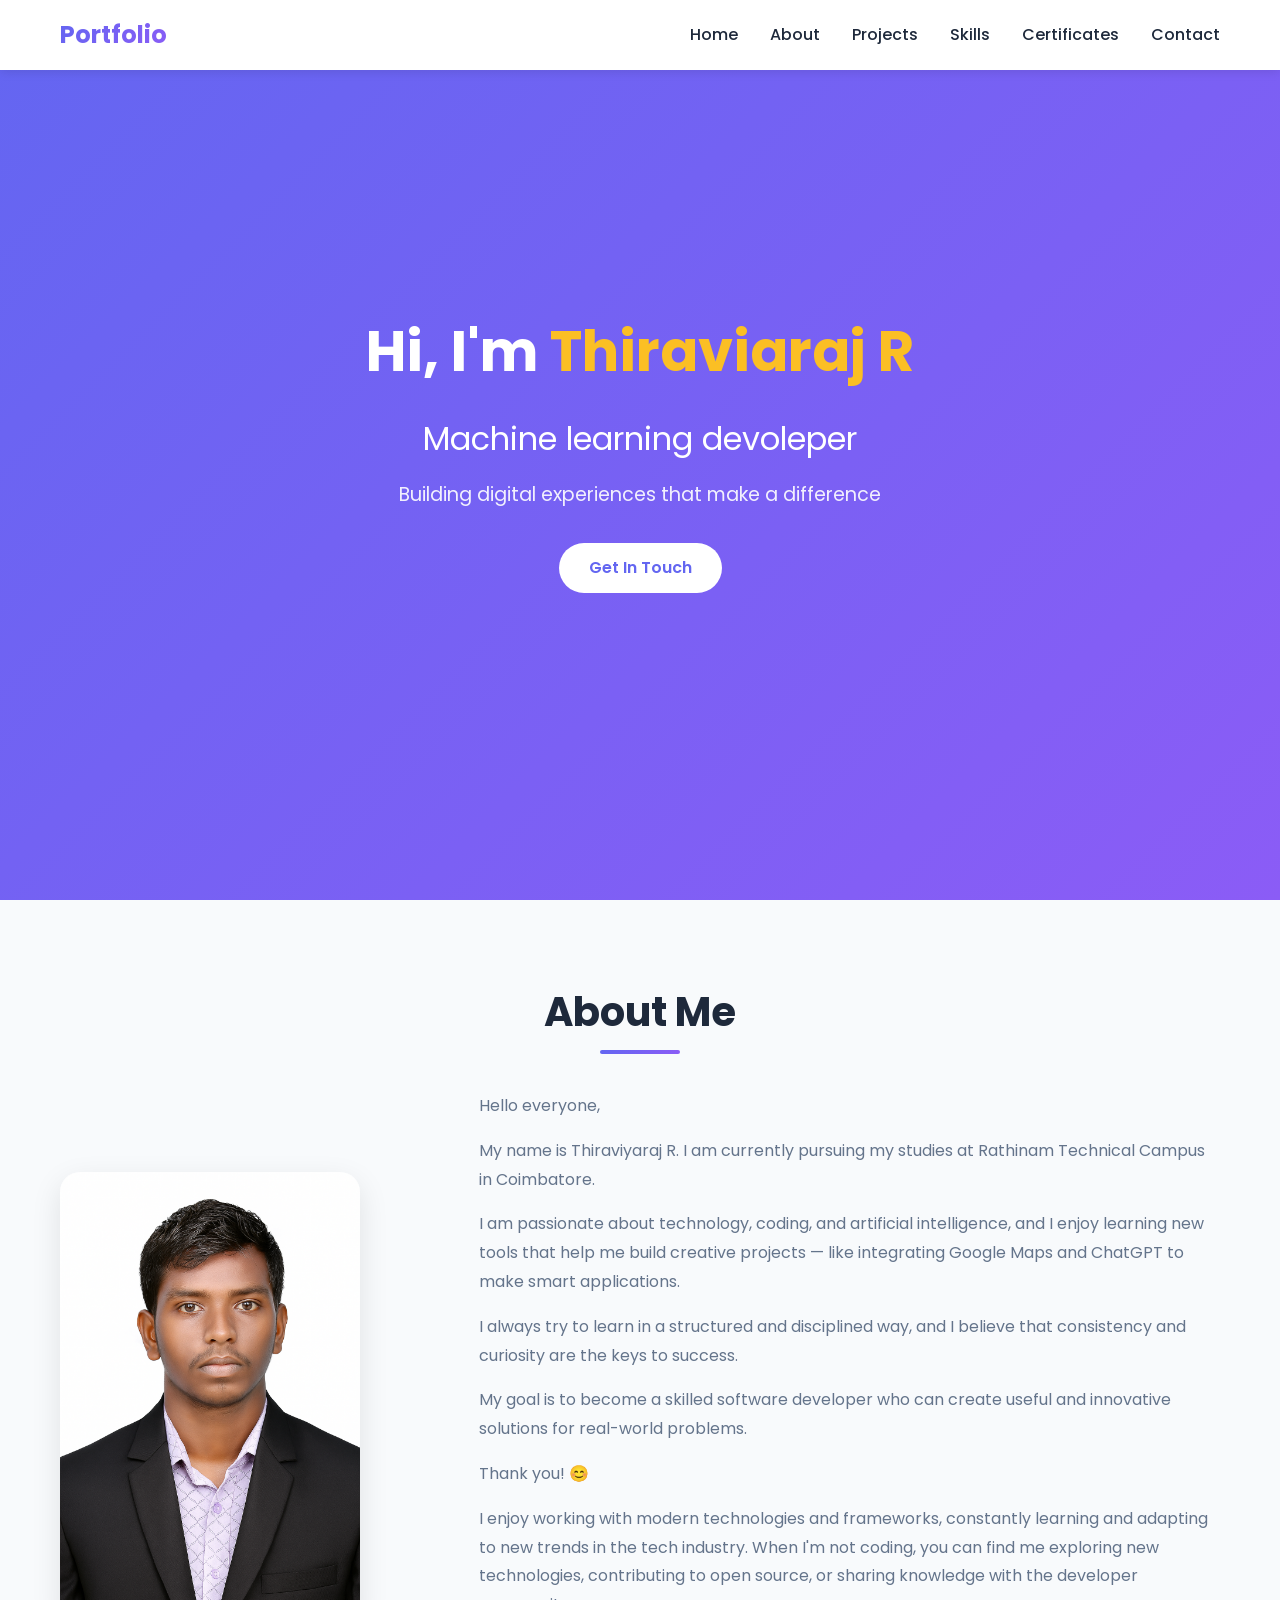
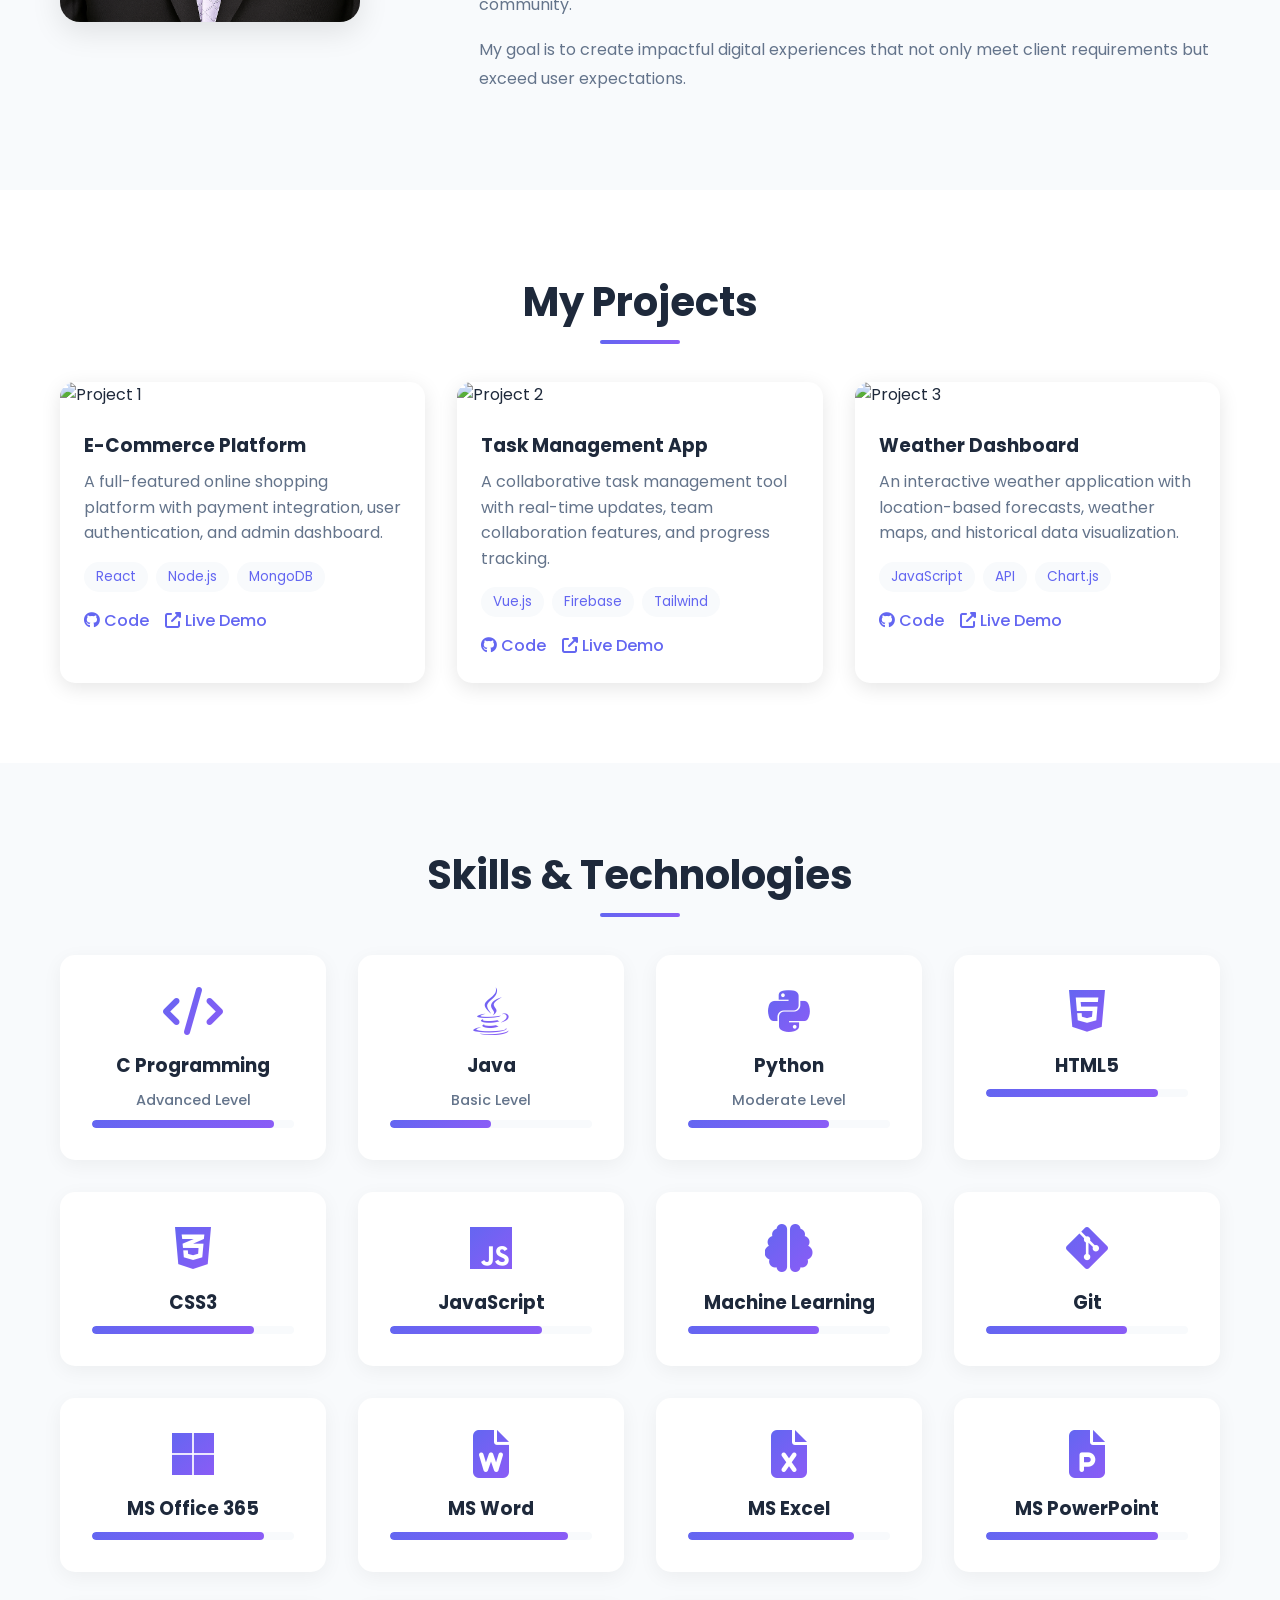
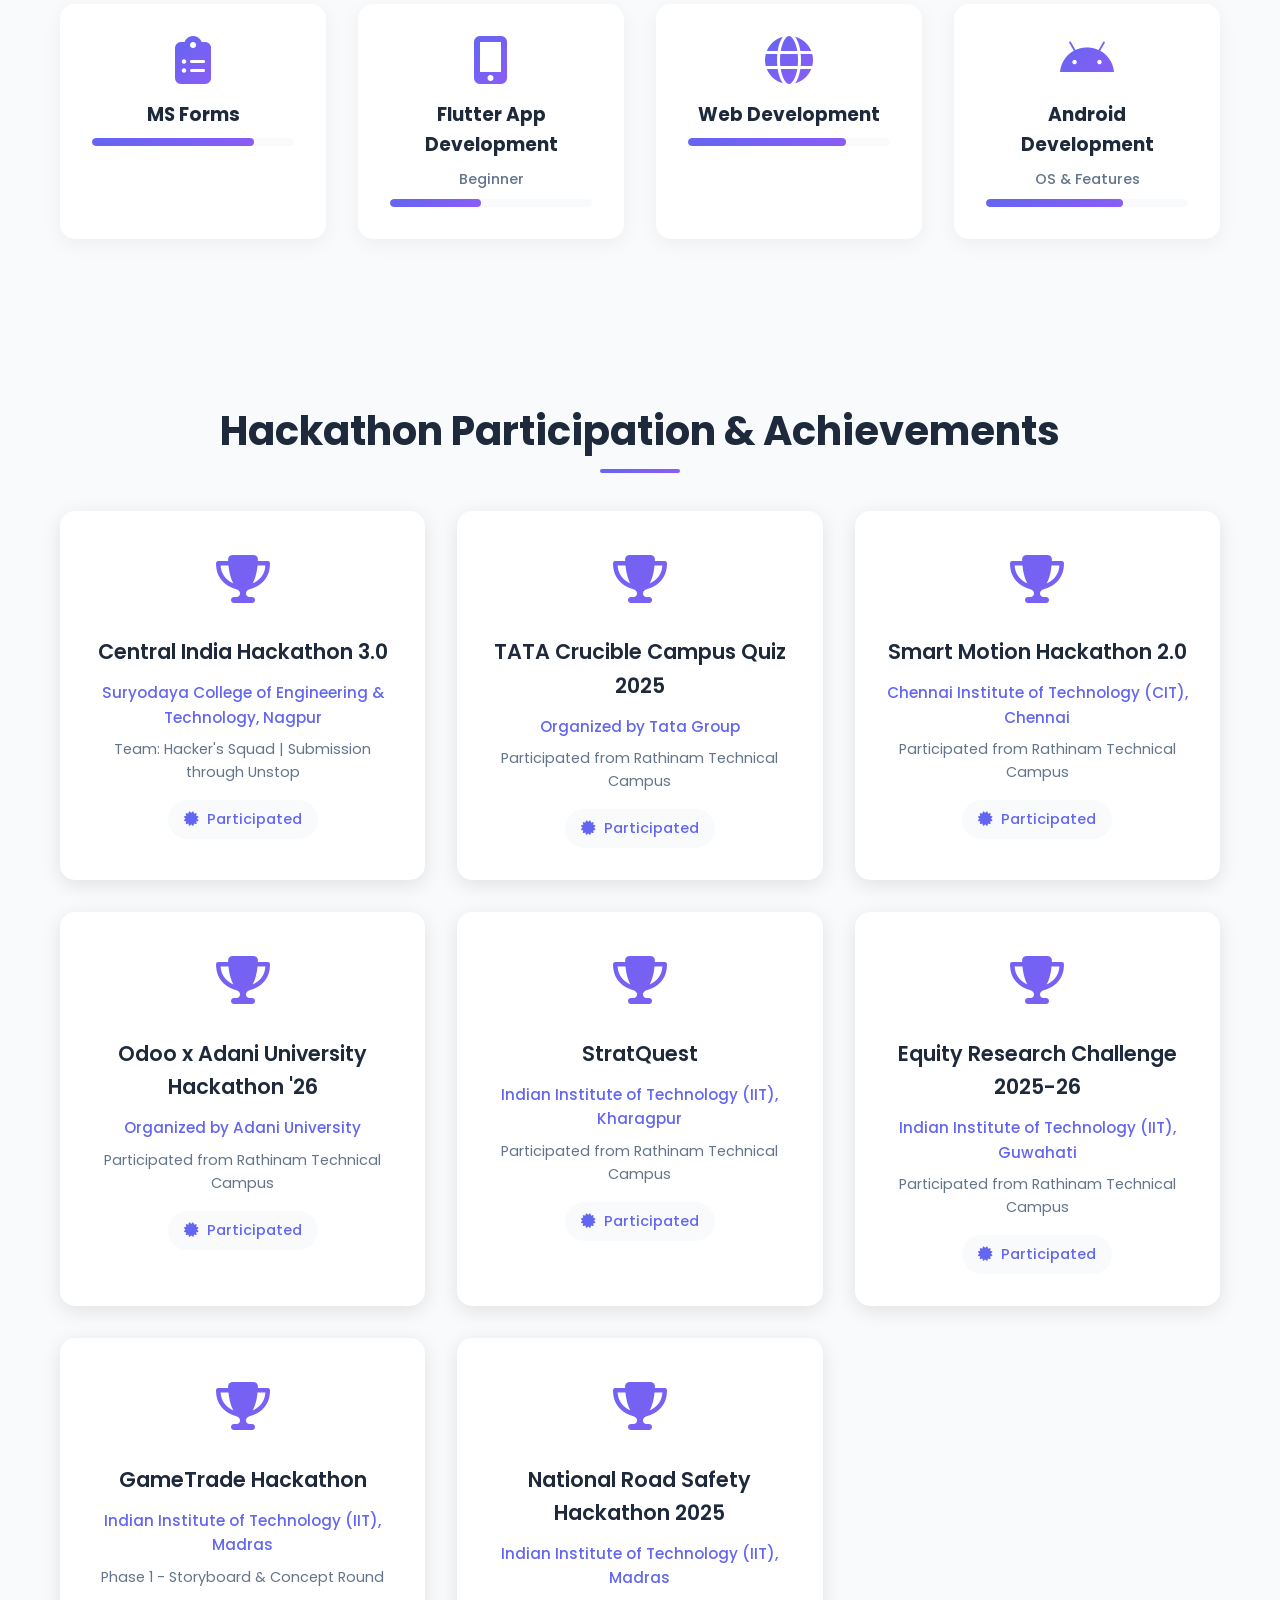
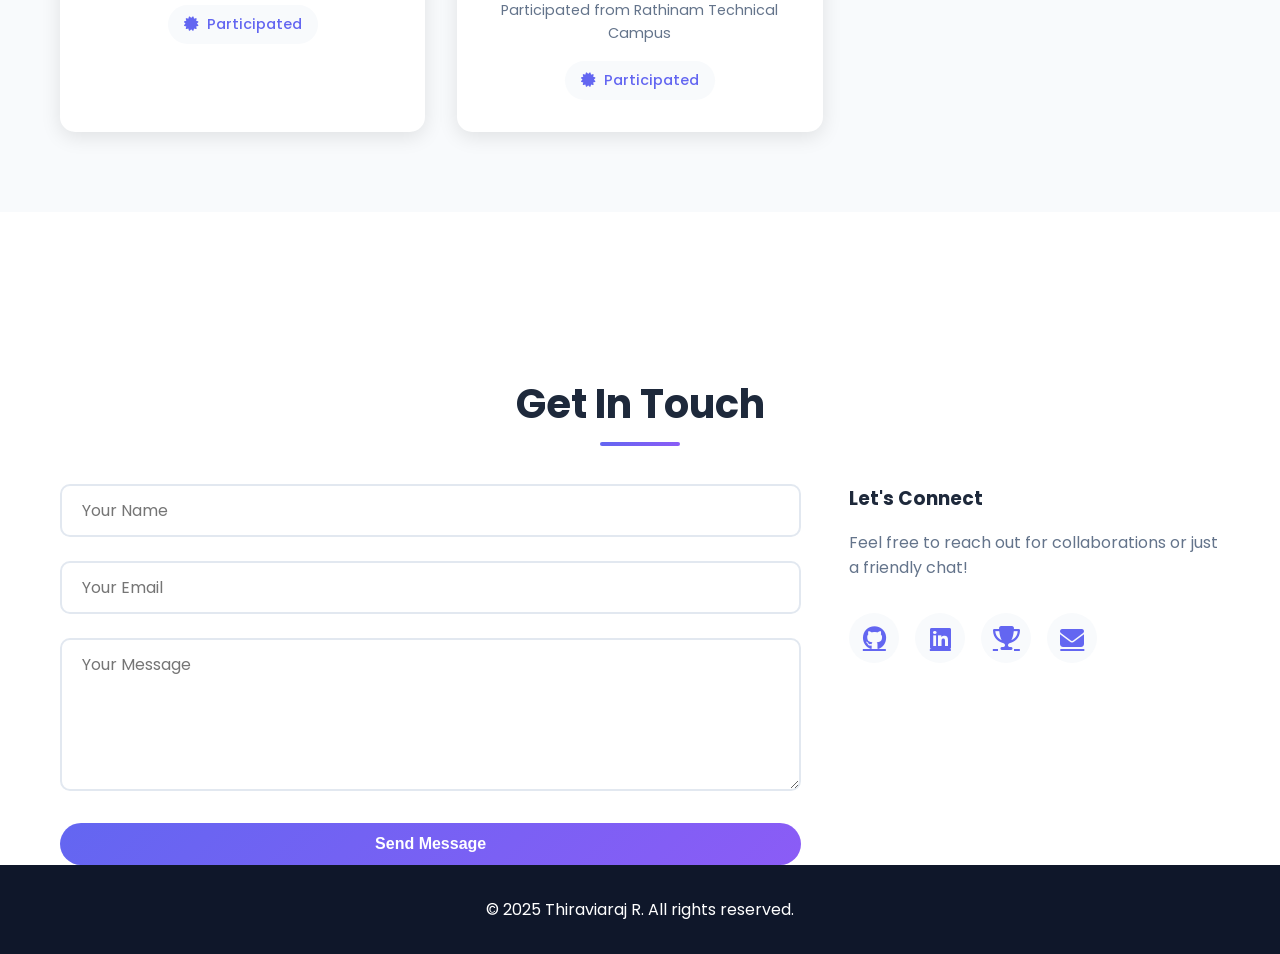
==== index.html @ 3032865e "chore: base copy of stable v1" ====
<!DOCTYPE html>
<html lang="en">
<head>
    <meta charset="UTF-8">
    <meta name="viewport" content="width=device-width, initial-scale=1.0">
    <title>Developer Portfolio</title>
    <link rel="stylesheet" href="styles.css">
    <link rel="preconnect" href="https://fonts.googleapis.com">
    <link rel="preconnect" href="https://fonts.gstatic.com" crossorigin>
    <link href="https://fonts.googleapis.com/css2?family=Poppins:wght@300;400;600;700&display=swap" rel="stylesheet">
    <link rel="stylesheet" href="https://cdnjs.cloudflare.com/ajax/libs/font-awesome/6.4.0/css/all.min.css">
</head>
<body>
    <!-- Navigation -->
    <nav class="navbar">
        <div class="container">
            <div class="logo">Portfolio</div>
            <ul class="nav-links">
                <li><a href="#home">Home</a></li>
                <li><a href="#about">About</a></li>
                <li><a href="#projects">Projects</a></li>
                <li><a href="#skills">Skills</a></li>
                <li><a href="#certificates">Certificates</a></li>
                <li><a href="#contact">Contact</a></li>
            </ul>
            <div class="hamburger">
                <span></span>
                <span></span>
                <span></span>
            </div>
        </div>
    </nav>

    <!-- Hero Section -->
    <section id="home" class="hero">
        <div class="container">
            <div class="hero-content">
                <h1 class="hero-title">Hi, I'm <span class="highlight">Thiraviaraj R</span></h1>
                <h2 class="hero-subtitle">Machine learning devoleper
                </h2>
                <p class="hero-tagline">Building digital experiences that make a difference</p>
                <a href="#contact" class="btn btn-primary">Get In Touch</a>
            </div>
        </div>
    </section>

    <!-- About Section -->
    <section id="about" class="about">
        <div class="container">
            <h2 class="section-title">About Me</h2>
            <div class="about-content">
                <div class="about-image">
                    <img src="C29AIML_THIRAVIARAJ R.png" alt="Profile Picture">
                </div>
                <div class="about-text">
                    <p>Hello everyone,
                    <p> My name is Thiraviyaraj R. I am currently pursuing my studies at Rathinam Technical Campus in Coimbatore.</p>
                    <P> I am passionate about technology, coding, and artificial intelligence, and I enjoy learning new tools that help me build creative projects — like integrating Google Maps and ChatGPT to make smart applications.</P>

                    <p>I always try to learn in a structured and disciplined way, and I believe that consistency and curiosity are the keys to success.</p>
                    <p>My goal is to become a skilled software developer who can create useful and innovative solutions for real-world problems.</p>

                    <p>Thank you! 😊</p>
                    <p>I enjoy working with modern technologies and frameworks, constantly learning and adapting to new trends in the tech industry. When I'm not coding, you can find me exploring new technologies, contributing to open source, or sharing knowledge with the developer community.</p>
                    <p>My goal is to create impactful digital experiences that not only meet client requirements but exceed user expectations.</p>
                </div>
            </div>
        </div>
    </section>

    <!-- Projects Section -->
    <section id="projects" class="projects">
        <div class="container">
            <h2 class="section-title">My Projects</h2>
            <div class="projects-grid">
                <div class="project-card">
                    <div class="project-image">
                        <img src="https://via.placeholder.com/400x300" alt="Project 1">
                    </div>
                    <div class="project-content">
                        <h3>E-Commerce Platform</h3>
                        <p>A full-featured online shopping platform with payment integration, user authentication, and admin dashboard.</p>
                        <div class="project-tech">
                            <span>React</span>
                            <span>Node.js</span>
                            <span>MongoDB</span>
                        </div>
                        <div class="project-links">
                            <a href="#" class="btn-link"><i class="fab fa-github"></i> Code</a>
                            <a href="#" class="btn-link"><i class="fas fa-external-link-alt"></i> Live Demo</a>
                        </div>
                    </div>
                </div>

                <div class="project-card">
                    <div class="project-image">
                        <img src="https://via.placeholder.com/400x300" alt="Project 2">
                    </div>
                    <div class="project-content">
                        <h3>Task Management App</h3>
                        <p>A collaborative task management tool with real-time updates, team collaboration features, and progress tracking.</p>
                        <div class="project-tech">
                            <span>Vue.js</span>
                            <span>Firebase</span>
                            <span>Tailwind</span>
                        </div>
                        <div class="project-links">
                            <a href="#" class="btn-link"><i class="fab fa-github"></i> Code</a>
                            <a href="#" class="btn-link"><i class="fas fa-external-link-alt"></i> Live Demo</a>
                        </div>
                    </div>
                </div>

                <div class="project-card">
                    <div class="project-image">
                        <img src="https://via.placeholder.com/400x300" alt="Project 3">
                    </div>
                    <div class="project-content">
                        <h3>Weather Dashboard</h3>
                        <p>An interactive weather application with location-based forecasts, weather maps, and historical data visualization.</p>
                        <div class="project-tech">
                            <span>JavaScript</span>
                            <span>API</span>
                            <span>Chart.js</span>
                        </div>
                        <div class="project-links">
                            <a href="#" class="btn-link"><i class="fab fa-github"></i> Code</a>
                            <a href="#" class="btn-link"><i class="fas fa-external-link-alt"></i> Live Demo</a>
                        </div>
                    </div>
                </div>
            </div>
        </div>
    </section>

    <!-- Skills Section -->
    <section id="skills" class="skills">
        <div class="container">
            <h2 class="section-title">Skills & Technologies</h2>
            <div class="skills-grid">
                <div class="skill-item">
                    <i class="fas fa-code"></i>
                    <h3>C Programming</h3>
                    <p class="skill-level">Advanced Level</p>
                    <div class="progress-bar">
                        <div class="progress" style="width: 90%"></div>
                    </div>
                </div>
                <div class="skill-item">
                    <i class="fab fa-java"></i>
                    <h3>Java</h3>
                    <p class="skill-level">Basic Level</p>
                    <div class="progress-bar">
                        <div class="progress" style="width: 50%"></div>
                    </div>
                </div>
                <div class="skill-item">
                    <i class="fab fa-python"></i>
                    <h3>Python</h3>
                    <p class="skill-level">Moderate Level</p>
                    <div class="progress-bar">
                        <div class="progress" style="width: 70%"></div>
                    </div>
                </div>
                <div class="skill-item">
                    <i class="fab fa-html5"></i>
                    <h3>HTML5</h3>
                    <div class="progress-bar">
                        <div class="progress" style="width: 85%"></div>
                    </div>
                </div>
                <div class="skill-item">
                    <i class="fab fa-css3-alt"></i>
                    <h3>CSS3</h3>
                    <div class="progress-bar">
                        <div class="progress" style="width: 80%"></div>
                    </div>
                </div>
                <div class="skill-item">
                    <i class="fab fa-js"></i>
                    <h3>JavaScript</h3>
                    <div class="progress-bar">
                        <div class="progress" style="width: 75%"></div>
                    </div>
                </div>
                <div class="skill-item">
                    <i class="fas fa-brain"></i>
                    <h3>Machine Learning</h3>
                    <div class="progress-bar">
                        <div class="progress" style="width: 65%"></div>
                    </div>
                </div>
                <div class="skill-item">
                    <i class="fab fa-git-alt"></i>
                    <h3>Git</h3>
                    <div class="progress-bar">
                        <div class="progress" style="width: 70%"></div>
                    </div>
                </div>
                <div class="skill-item">
                    <i class="fab fa-microsoft"></i>
                    <h3>MS Office 365</h3>
                    <div class="progress-bar">
                        <div class="progress" style="width: 85%"></div>
                    </div>
                </div>
                <div class="skill-item">
                    <i class="fas fa-file-word"></i>
                    <h3>MS Word</h3>
                    <div class="progress-bar">
                        <div class="progress" style="width: 88%"></div>
                    </div>
                </div>
                <div class="skill-item">
                    <i class="fas fa-file-excel"></i>
                    <h3>MS Excel</h3>
                    <div class="progress-bar">
                        <div class="progress" style="width: 82%"></div>
                    </div>
                </div>
                <div class="skill-item">
                    <i class="fas fa-file-powerpoint"></i>
                    <h3>MS PowerPoint</h3>
                    <div class="progress-bar">
                        <div class="progress" style="width: 85%"></div>
                    </div>
                </div>
                <div class="skill-item">
                    <i class="fas fa-clipboard-list"></i>
                    <h3>MS Forms</h3>
                    <div class="progress-bar">
                        <div class="progress" style="width: 80%"></div>
                    </div>
                </div>
                <div class="skill-item">
                    <i class="fas fa-mobile-alt"></i>
                    <h3>Flutter App Development</h3>
                    <p class="skill-level">Beginner</p>
                    <div class="progress-bar">
                        <div class="progress" style="width: 45%"></div>
                    </div>
                </div>
                <div class="skill-item">
                    <i class="fas fa-globe"></i>
                    <h3>Web Development</h3>
                    <div class="progress-bar">
                        <div class="progress" style="width: 78%"></div>
                    </div>
                </div>
                <div class="skill-item">
                    <i class="fab fa-android"></i>
                    <h3>Android Development</h3>
                    <p class="skill-level">OS & Features</p>
                    <div class="progress-bar">
                        <div class="progress" style="width: 68%"></div>
                    </div>
                </div>
            </div>
        </div>
    </section>

    <!-- Hackathon Certificates Section -->
    <section id="certificates" class="certificates">
        <div class="container">
            <h2 class="section-title">Hackathon Participation & Achievements</h2>
            <div class="certificates-grid">
                <div class="certificate-card">
                    <div class="certificate-content">
                        <div class="certificate-icon">
                            <i class="fas fa-trophy"></i>
                        </div>
                        <h3>Central India Hackathon 3.0</h3>
                        <p class="certificate-organizer">Suryodaya College of Engineering & Technology, Nagpur</p>
                        <p class="certificate-detail">Team: Hacker's Squad | Submission through Unstop</p>
                        <div class="certificate-badge">
                            <i class="fas fa-certificate"></i> Participated
                        </div>
                    </div>
                </div>

                <div class="certificate-card">
                    <div class="certificate-content">
                        <div class="certificate-icon">
                            <i class="fas fa-trophy"></i>
                        </div>
                        <h3>TATA Crucible Campus Quiz 2025</h3>
                        <p class="certificate-organizer">Organized by Tata Group</p>
                        <p class="certificate-detail">Participated from Rathinam Technical Campus</p>
                        <div class="certificate-badge">
                            <i class="fas fa-certificate"></i> Participated
                        </div>
                    </div>
                </div>

                <div class="certificate-card">
                    <div class="certificate-content">
                        <div class="certificate-icon">
                            <i class="fas fa-trophy"></i>
                        </div>
                        <h3>Smart Motion Hackathon 2.0</h3>
                        <p class="certificate-organizer">Chennai Institute of Technology (CIT), Chennai</p>
                        <p class="certificate-detail">Participated from Rathinam Technical Campus</p>
                        <div class="certificate-badge">
                            <i class="fas fa-certificate"></i> Participated
                        </div>
                    </div>
                </div>

                <div class="certificate-card">
                    <div class="certificate-content">
                        <div class="certificate-icon">
                            <i class="fas fa-trophy"></i>
                        </div>
                        <h3>Odoo x Adani University Hackathon '26</h3>
                        <p class="certificate-organizer">Organized by Adani University</p>
                        <p class="certificate-detail">Participated from Rathinam Technical Campus</p>
                        <div class="certificate-badge">
                            <i class="fas fa-certificate"></i> Participated
                        </div>
                    </div>
                </div>

                <div class="certificate-card">
                    <div class="certificate-content">
                        <div class="certificate-icon">
                            <i class="fas fa-trophy"></i>
                        </div>
                        <h3>StratQuest</h3>
                        <p class="certificate-organizer">Indian Institute of Technology (IIT), Kharagpur</p>
                        <p class="certificate-detail">Participated from Rathinam Technical Campus</p>
                        <div class="certificate-badge">
                            <i class="fas fa-certificate"></i> Participated
                        </div>
                    </div>
                </div>

                <div class="certificate-card">
                    <div class="certificate-content">
                        <div class="certificate-icon">
                            <i class="fas fa-trophy"></i>
                        </div>
                        <h3>Equity Research Challenge 2025-26</h3>
                        <p class="certificate-organizer">Indian Institute of Technology (IIT), Guwahati</p>
                        <p class="certificate-detail">Participated from Rathinam Technical Campus</p>
                        <div class="certificate-badge">
                            <i class="fas fa-certificate"></i> Participated
                        </div>
                    </div>
                </div>

                <div class="certificate-card">
                    <div class="certificate-content">
                        <div class="certificate-icon">
                            <i class="fas fa-trophy"></i>
                        </div>
                        <h3>GameTrade Hackathon</h3>
                        <p class="certificate-organizer">Indian Institute of Technology (IIT), Madras</p>
                        <p class="certificate-detail">Phase 1 - Storyboard & Concept Round</p>
                        <div class="certificate-badge">
                            <i class="fas fa-certificate"></i> Participated
                        </div>
                    </div>
                </div>

                <div class="certificate-card">
                    <div class="certificate-content">
                        <div class="certificate-icon">
                            <i class="fas fa-trophy"></i>
                        </div>
                        <h3>National Road Safety Hackathon 2025</h3>
                        <p class="certificate-organizer">Indian Institute of Technology (IIT), Madras</p>
                        <p class="certificate-detail">Participated from Rathinam Technical Campus</p>
                        <div class="certificate-badge">
                            <i class="fas fa-certificate"></i> Participated
                        </div>
                    </div>
                </div>
            </div>
        </div>
    </section>

    <!-- Contact Section -->
    <section id="contact" class="contact"></section>
        <div class="container">
            <h2 class="section-title">Get In Touch</h2>
            <div class="contact-content">
                <div class="contact-form">
                    <form id="contactForm">
                        <div class="form-group">
                            <input type="text" id="name" name="name" placeholder="Your Name" required>
                        </div>
                        <div class="form-group">
                            <input type="email" id="email" name="email" placeholder="Your Email" required>
                        </div>
                        <div class="form-group">
                            <textarea id="message" name="message" rows="5" placeholder="Your Message" required></textarea>
                        </div>
                        <button type="submit" class="btn btn-primary">Send Message</button>
                    </form>
                </div>
                <div class="contact-info">
                    <h3>Let's Connect</h3>
                    <p>Feel free to reach out for collaborations or just a friendly chat!</p>
                    <div class="social-links">
                        <a href="https://github.com/thiraviyarajr2007-dotcom" target="_blank" aria-label="GitHub"><i class="fab fa-github"></i></a>
                        <a href="https://www.linkedin.com/in/thiraviaraj-rm-5b7478303" target="_blank" aria-label="LinkedIn"><i class="fab fa-linkedin"></i></a>
                        <a href="https://unstop.com/u/thirar57637" target="_blank" aria-label="Unstop" class="unstop-link"><i class="fas fa-trophy"></i></a>
                        <a href="mailto:thiraviyarajr2007@gmail.com" aria-label="Email"><i class="fas fa-envelope"></i></a>
                    </div>
                </div>
            </div>
        </div>
    </section>

    <!-- Footer -->
    <footer class="footer">
        <div class="container">
            <p>&copy; 2025 Thiraviaraj R. All rights reserved.</p>
        </div>
    </footer>

    <script src="script.js"></script>
</body>
</html>
---- styles.css ----
/* Global Styles */
* {
    margin: 0;
    padding: 0;
    box-sizing: border-box;
}

:root {
    --primary-color: #6366f1;
    --secondary-color: #8b5cf6;
    --dark-bg: #0f172a;
    --light-bg: #f8fafc;
    --text-dark: #1e293b;
    --text-light: #64748b;
    --white: #ffffff;
    --gradient: linear-gradient(135deg, #6366f1 0%, #8b5cf6 100%);
}

html {
    scroll-behavior: smooth;
}

body {
    font-family: 'Poppins', sans-serif;
    line-height: 1.6;
    color: var(--text-dark);
    overflow-x: hidden;
}

.container {
    max-width: 1200px;
    margin: 0 auto;
    padding: 0 20px;
}

/* Navigation */
.navbar {
    position: fixed;
    top: 0;
    width: 100%;
    background: var(--white);
    box-shadow: 0 2px 10px rgba(0, 0, 0, 0.1);
    z-index: 1000;
    transition: all 0.3s ease;
}

.navbar .container {
    display: flex;
    justify-content: space-between;
    align-items: center;
    padding: 1rem 20px;
}

.logo {
    font-size: 1.5rem;
    font-weight: 700;
    background: var(--gradient);
    -webkit-background-clip: text;
    -webkit-text-fill-color: transparent;
    background-clip: text;
}

.nav-links {
    display: flex;
    list-style: none;
    gap: 2rem;
}

.nav-links a {
    text-decoration: none;
    color: var(--text-dark);
    font-weight: 500;
    transition: color 0.3s ease;
    position: relative;
}

.nav-links a::after {
    content: '';
    position: absolute;
    bottom: -5px;
    left: 0;
    width: 0;
    height: 2px;
    background: var(--gradient);
    transition: width 0.3s ease;
}

.nav-links a:hover::after {
    width: 100%;
}

.nav-links a:hover {
    color: var(--primary-color);
}

.hamburger {
    display: none;
    flex-direction: column;
    cursor: pointer;
    gap: 4px;
}

.hamburger span {
    width: 25px;
    height: 3px;
    background: var(--text-dark);
    transition: all 0.3s ease;
}

/* Hero Section */
.hero {
    min-height: 100vh;
    display: flex;
    align-items: center;
    background: var(--gradient);
    color: var(--white);
    padding-top: 80px;
}

.hero-content {
    text-align: center;
    animation: fadeInUp 1s ease;
}

.hero-title {
    font-size: 3.5rem;
    font-weight: 700;
    margin-bottom: 1rem;
}

.highlight {
    color: #fbbf24;
}

.hero-subtitle {
    font-size: 2rem;
    font-weight: 400;
    margin-bottom: 1rem;
}

.hero-tagline {
    font-size: 1.2rem;
    margin-bottom: 2rem;
    opacity: 0.9;
}

.btn {
    display: inline-block;
    padding: 12px 30px;
    text-decoration: none;
    border-radius: 50px;
    font-weight: 600;
    transition: all 0.3s ease;
    border: none;
    cursor: pointer;
}

.btn-primary {
    background: var(--white);
    color: var(--primary-color);
}

.btn-primary:hover {
    transform: translateY(-3px);
    box-shadow: 0 10px 20px rgba(0, 0, 0, 0.2);
}

/* Section Styles */
section {
    padding: 80px 0;
}

.section-title {
    text-align: center;
    font-size: 2.5rem;
    margin-bottom: 3rem;
    position: relative;
}

.section-title::after {
    content: '';
    position: absolute;
    bottom: -10px;
    left: 50%;
    transform: translateX(-50%);
    width: 80px;
    height: 4px;
    background: var(--gradient);
    border-radius: 2px;
}

/* About Section */
.about {
    background: var(--light-bg);
}

.about-content {
    display: grid;
    grid-template-columns: 1fr 2fr;
    gap: 3rem;
    align-items: center;
}

.about-image img {
    width: 100%;
    max-width: 300px;
    border-radius: 20px;
    box-shadow: 0 10px 30px rgba(0, 0, 0, 0.1);
}

.about-text p {
    margin-bottom: 1rem;
    color: var(--text-light);
    line-height: 1.8;
}

/* Projects Section */
.projects-grid {
    display: grid;
    grid-template-columns: repeat(auto-fit, minmax(320px, 1fr));
    gap: 2rem;
}

.project-card {
    background: var(--white);
    border-radius: 15px;
    overflow: hidden;
    box-shadow: 0 5px 20px rgba(0, 0, 0, 0.1);
    transition: transform 0.3s ease, box-shadow 0.3s ease;
}

.project-card:hover {
    transform: translateY(-10px);
    box-shadow: 0 15px 40px rgba(0, 0, 0, 0.15);
}

.project-image img {
    width: 100%;
    height: 200px;
    object-fit: cover;
}

.project-content {
    padding: 1.5rem;
}

.project-content h3 {
    margin-bottom: 0.5rem;
    color: var(--text-dark);
}

.project-content p {
    color: var(--text-light);
    margin-bottom: 1rem;
}

.project-tech {
    display: flex;
    gap: 0.5rem;
    flex-wrap: wrap;
    margin-bottom: 1rem;
}

.project-tech span {
    background: var(--light-bg);
    padding: 4px 12px;
    border-radius: 20px;
    font-size: 0.85rem;
    color: var(--primary-color);
}

.project-links {
    display: flex;
    gap: 1rem;
}

.btn-link {
    text-decoration: none;
    color: var(--primary-color);
    font-weight: 500;
    transition: color 0.3s ease;
}

.btn-link:hover {
    color: var(--secondary-color);
}

/* Skills Section */
.skills {
    background: var(--light-bg);
}

.skills-grid {
    display: grid;
    grid-template-columns: repeat(auto-fit, minmax(250px, 1fr));
    gap: 2rem;
}

.skill-item {
    text-align: center;
    padding: 2rem;
    background: var(--white);
    border-radius: 15px;
    box-shadow: 0 5px 20px rgba(0, 0, 0, 0.05);
    transition: transform 0.3s ease;
}

.skill-item:hover {
    transform: translateY(-5px);
}

.skill-item i {
    font-size: 3rem;
    background: var(--gradient);
    -webkit-background-clip: text;
    -webkit-text-fill-color: transparent;
    background-clip: text;
    margin-bottom: 1rem;
}

.skill-item h3 {
    margin-bottom: 0.5rem;
    color: var(--text-dark);
}

.skill-level {
    font-size: 0.9rem;
    color: var(--text-light);
    margin-bottom: 0.5rem;
    font-weight: 500;
}

.progress-bar {
    width: 100%;
    height: 8px;
    background: var(--light-bg);
    border-radius: 10px;
    overflow: hidden;
}

.progress {
    height: 100%;
    background: var(--gradient);
    border-radius: 10px;
    transition: width 1s ease;
}

/* Contact Section */
.contact-content {
    display: grid;
    grid-template-columns: 2fr 1fr;
    gap: 3rem;
}

.form-group {
    margin-bottom: 1.5rem;
}

.form-group input,
.form-group textarea {
    width: 100%;
    padding: 12px 20px;
    border: 2px solid #e2e8f0;
    border-radius: 10px;
    font-family: 'Poppins', sans-serif;
    font-size: 1rem;
    transition: border-color 0.3s ease;
}

.form-group input:focus,
.form-group textarea:focus {
    outline: none;
    border-color: var(--primary-color);
}

.contact-form button {
    width: 100%;
    background: var(--gradient);
    color: var(--white);
    font-size: 1rem;
}

.contact-info h3 {
    margin-bottom: 1rem;
    color: var(--text-dark);
}

.contact-info p {
    color: var(--text-light);
    margin-bottom: 2rem;
}

.social-links {
    display: flex;
    gap: 1rem;
}

.social-links a {
    width: 50px;
    height: 50px;
    display: flex;
    align-items: center;
    justify-content: center;
    background: var(--light-bg);
    border-radius: 50%;
    color: var(--primary-color);
    font-size: 1.5rem;
    transition: all 0.3s ease;
}

.social-links a:hover {
    background: var(--gradient);
    color: var(--white);
    transform: translateY(-3px);
}

/* Footer */
.footer {
    background: var(--dark-bg);
    color: var(--white);
    text-align: center;
    padding: 2rem 0;
}

/* Animations */
@keyframes fadeInUp {
    from {
        opacity: 0;
        transform: translateY(30px);
    }
    to {
        opacity: 1;
        transform: translateY(0);
    }
}

/* Responsive Design */
@media (max-width: 768px) {
    .hamburger {
        display: flex;
    }

    .nav-links {
        position: fixed;
        top: 70px;
        right: -100%;
        flex-direction: column;
        background: var(--white);
        width: 100%;
        padding: 2rem;
        box-shadow: 0 10px 20px rgba(0, 0, 0, 0.1);
        transition: right 0.3s ease;
    }

    .nav-links.active {
        right: 0;
    }

    .hero-title {
        font-size: 2.5rem;
    }

    .hero-subtitle {
        font-size: 1.5rem;
    }

    .about-content {
        grid-template-columns: 1fr;
        text-align: center;
    }

    .about-image img {
        margin: 0 auto;
    }

    .contact-content {
        grid-template-columns: 1fr;
    }

    .projects-grid {
        grid-template-columns: 1fr;
    }

    .skills-grid {
        grid-template-columns: 1fr;
    }
}

@media (max-width: 480px) {
    .hero-title {
        font-size: 2rem;
    }

    .section-title {
        font-size: 2rem;
    }
}

/* Certificates Section */
.certificates {
    background: var(--light-bg);
}

.certificates-grid {
    display: grid;
    grid-template-columns: repeat(auto-fit, minmax(300px, 1fr));
    gap: 2rem;
}

.certificate-card {
    background: var(--white);
    border-radius: 15px;
    overflow: hidden;
    box-shadow: 0 5px 20px rgba(0, 0, 0, 0.1);
    transition: transform 0.3s ease, box-shadow 0.3s ease;
    padding: 2rem;
    text-align: center;
}

.certificate-card:hover {
    transform: translateY(-10px);
    box-shadow: 0 15px 40px rgba(0, 0, 0, 0.15);
}

.certificate-icon {
    font-size: 3rem;
    background: var(--gradient);
    -webkit-background-clip: text;
    -webkit-text-fill-color: transparent;
    background-clip: text;
    margin-bottom: 1rem;
}

.certificate-content h3 {
    margin-bottom: 0.8rem;
    color: var(--text-dark);
    font-size: 1.3rem;
    font-weight: 600;
}

.certificate-organizer {
    color: var(--primary-color);
    font-weight: 500;
    margin-bottom: 0.5rem;
    font-size: 0.95rem;
}

.certificate-detail {
    color: var(--text-light);
    font-size: 0.9rem;
    margin-bottom: 1rem;
    line-height: 1.6;
}

.certificate-badge {
    display: inline-block;
    background: var(--light-bg);
    padding: 8px 16px;
    border-radius: 20px;
    color: var(--primary-color);
    font-weight: 500;
    font-size: 0.9rem;
}

.certificate-badge i {
    margin-right: 5px;
}

@media (max-width: 768px) {
    .certificates-grid {
        grid-template-columns: 1fr;
    }
}
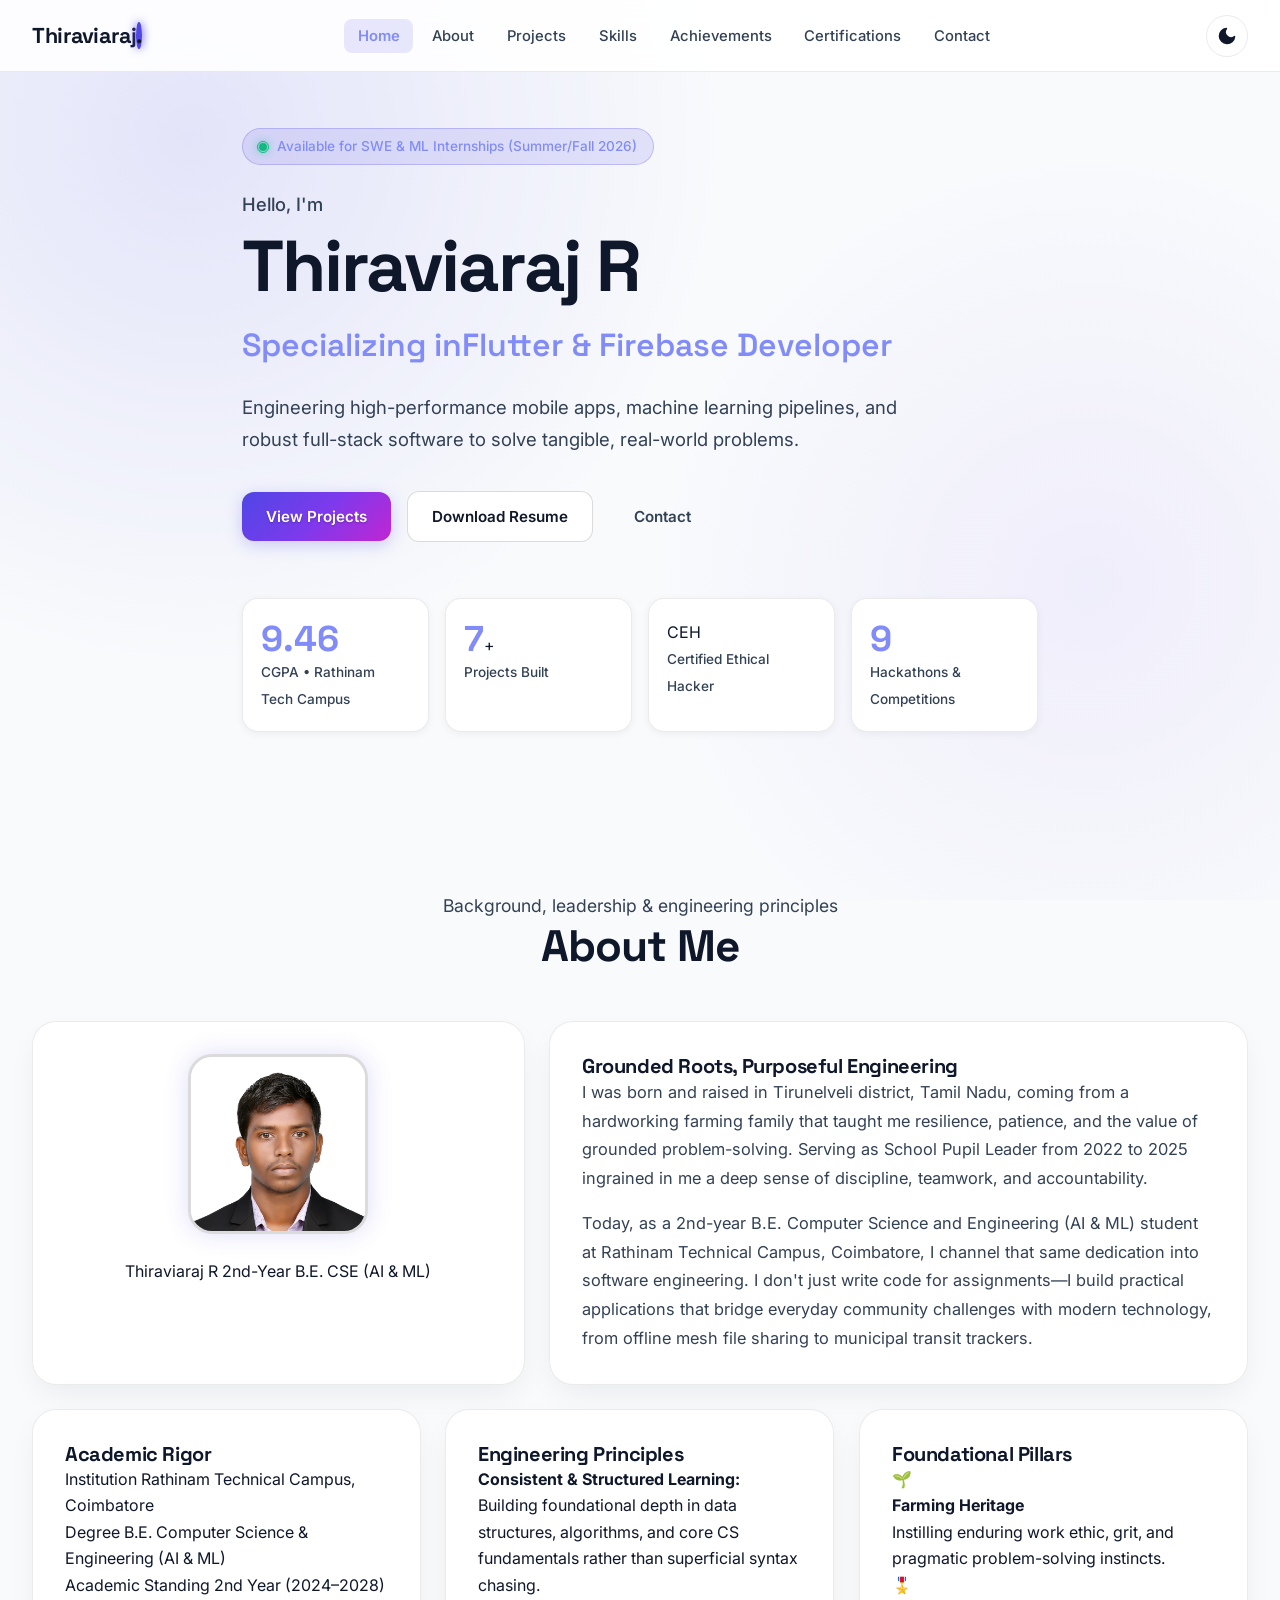
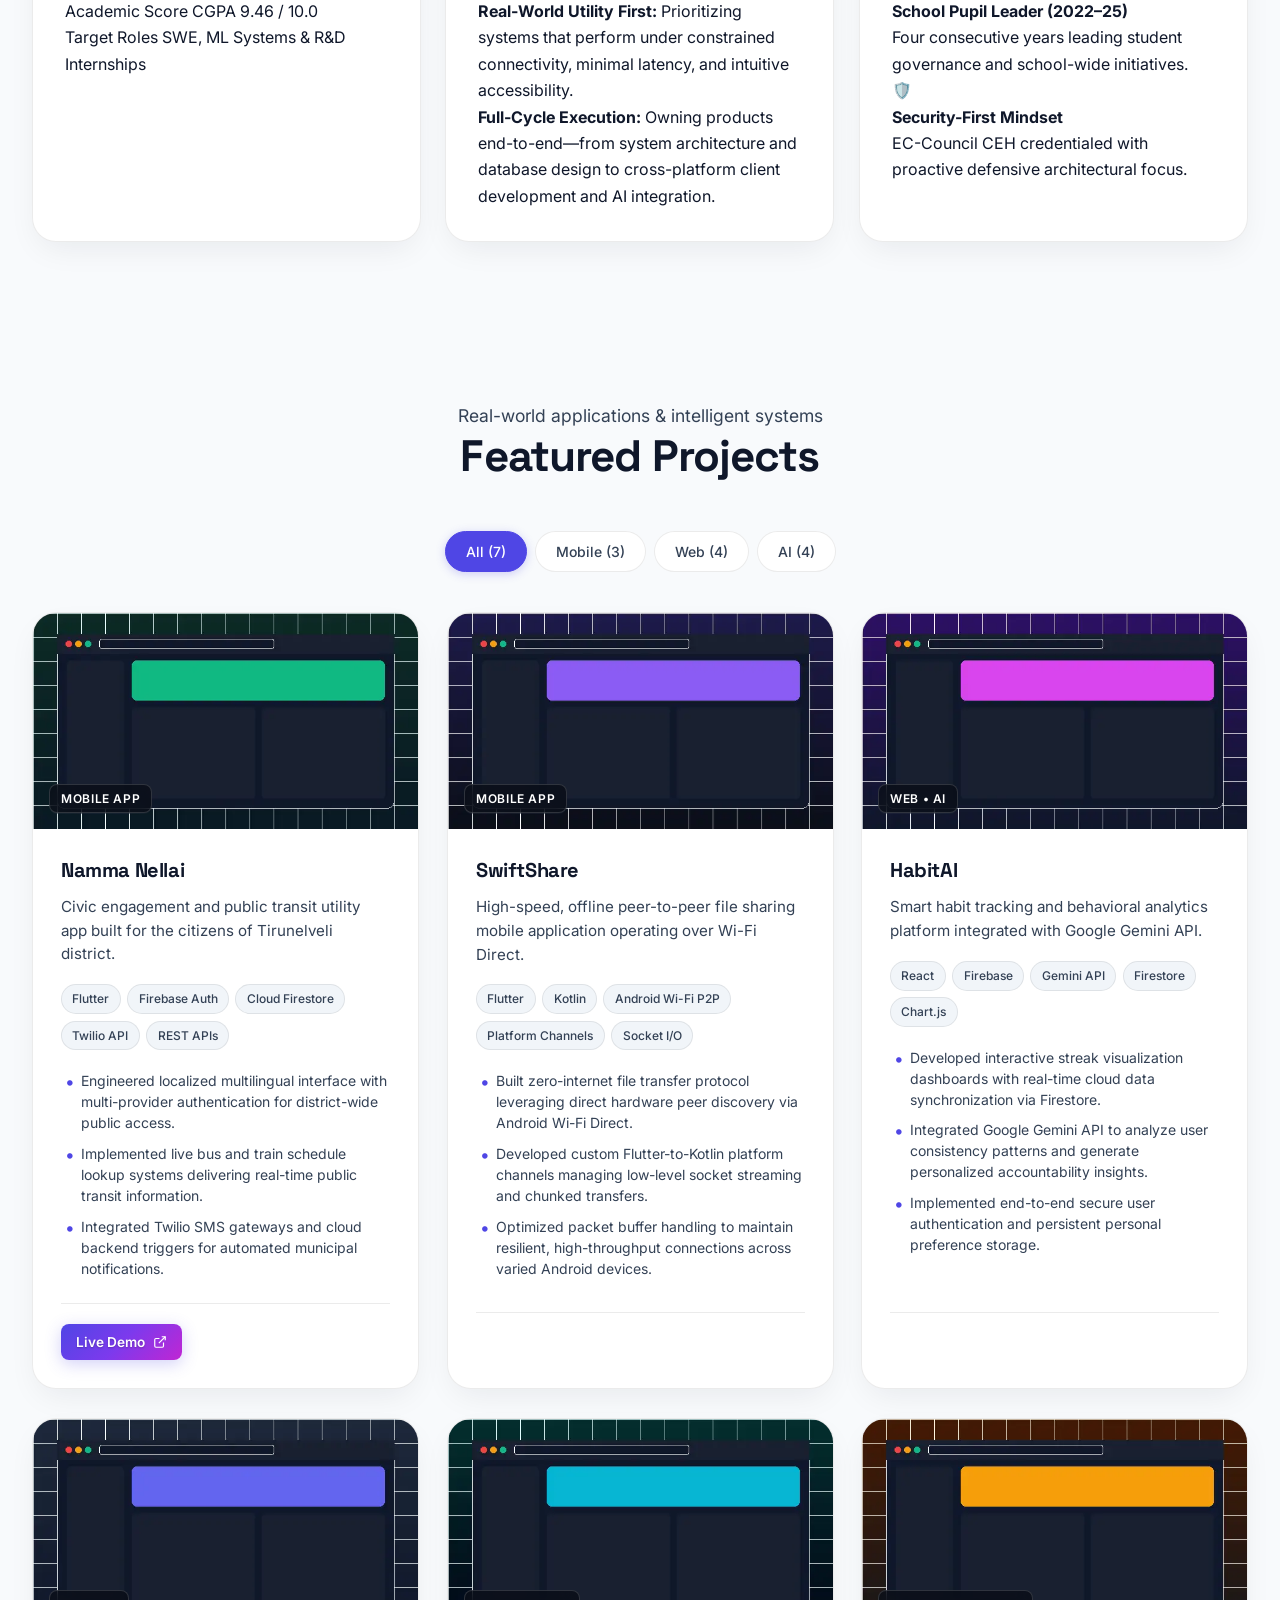
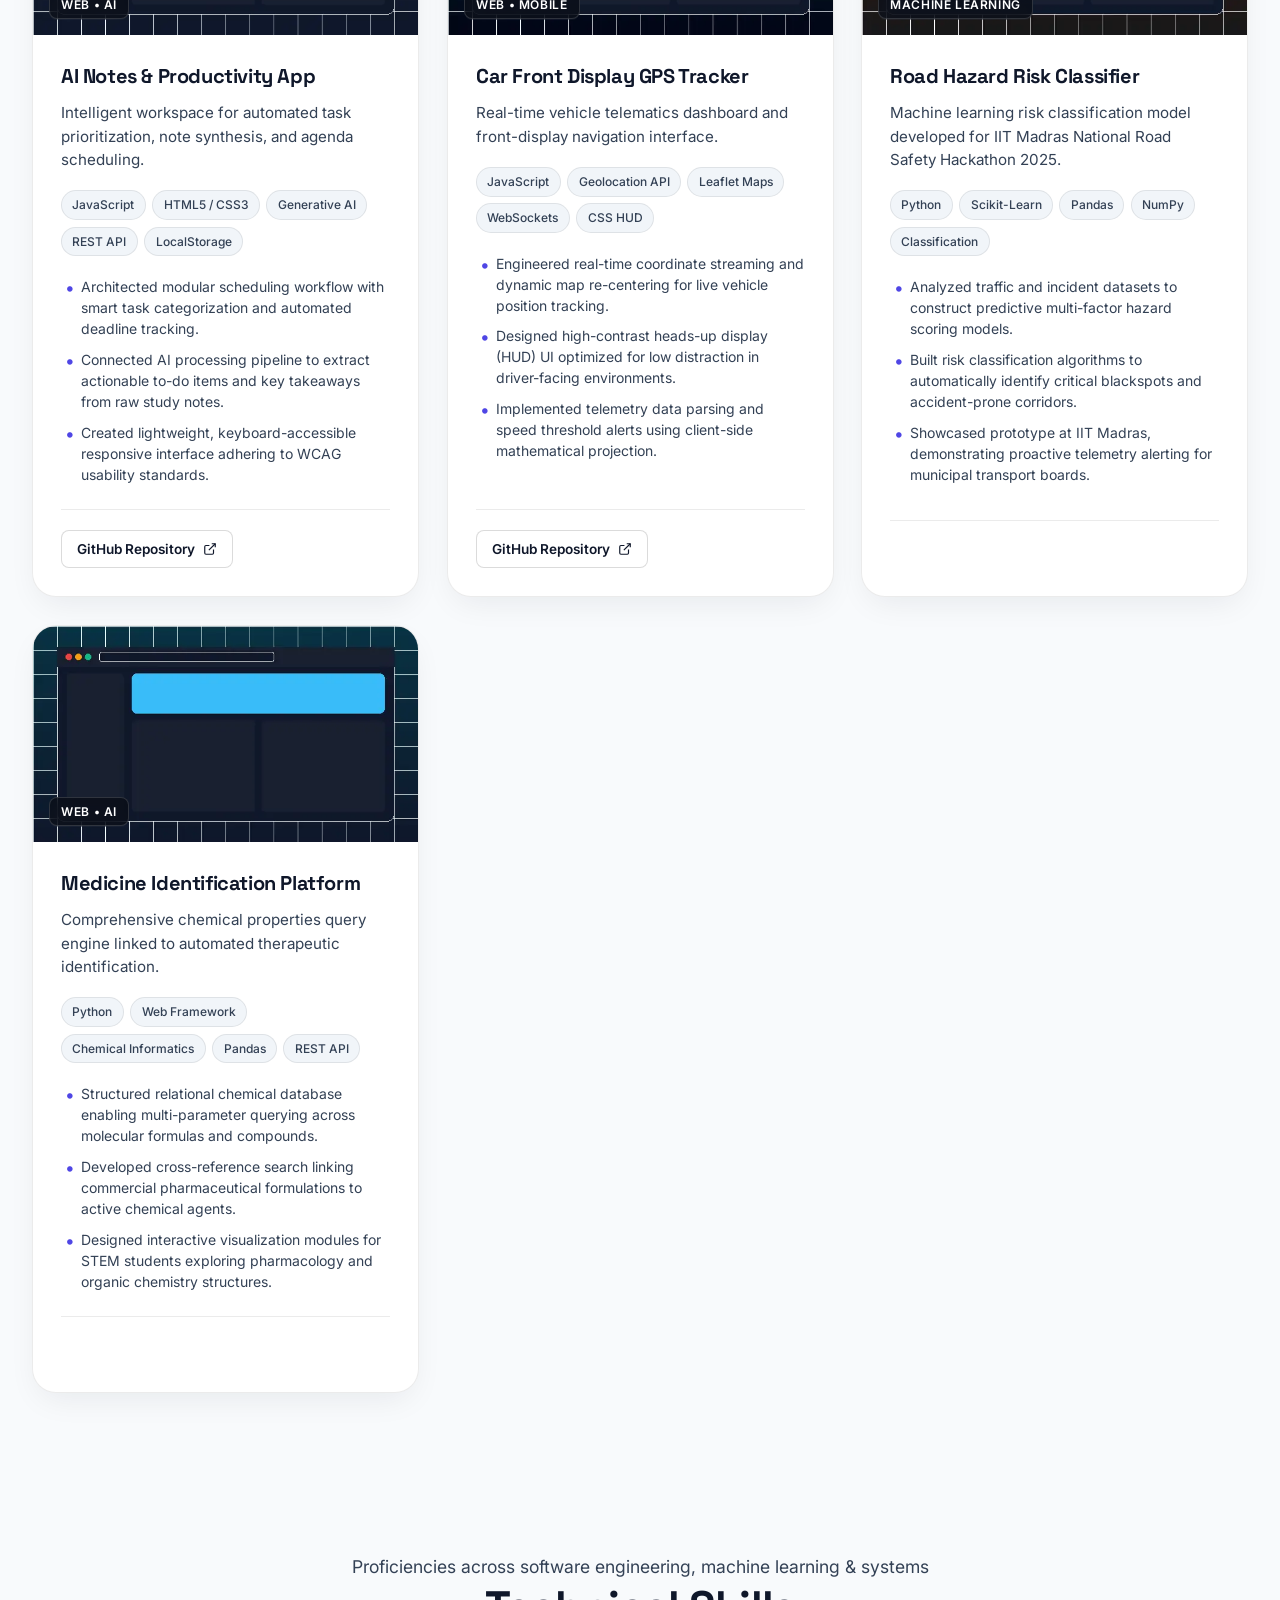
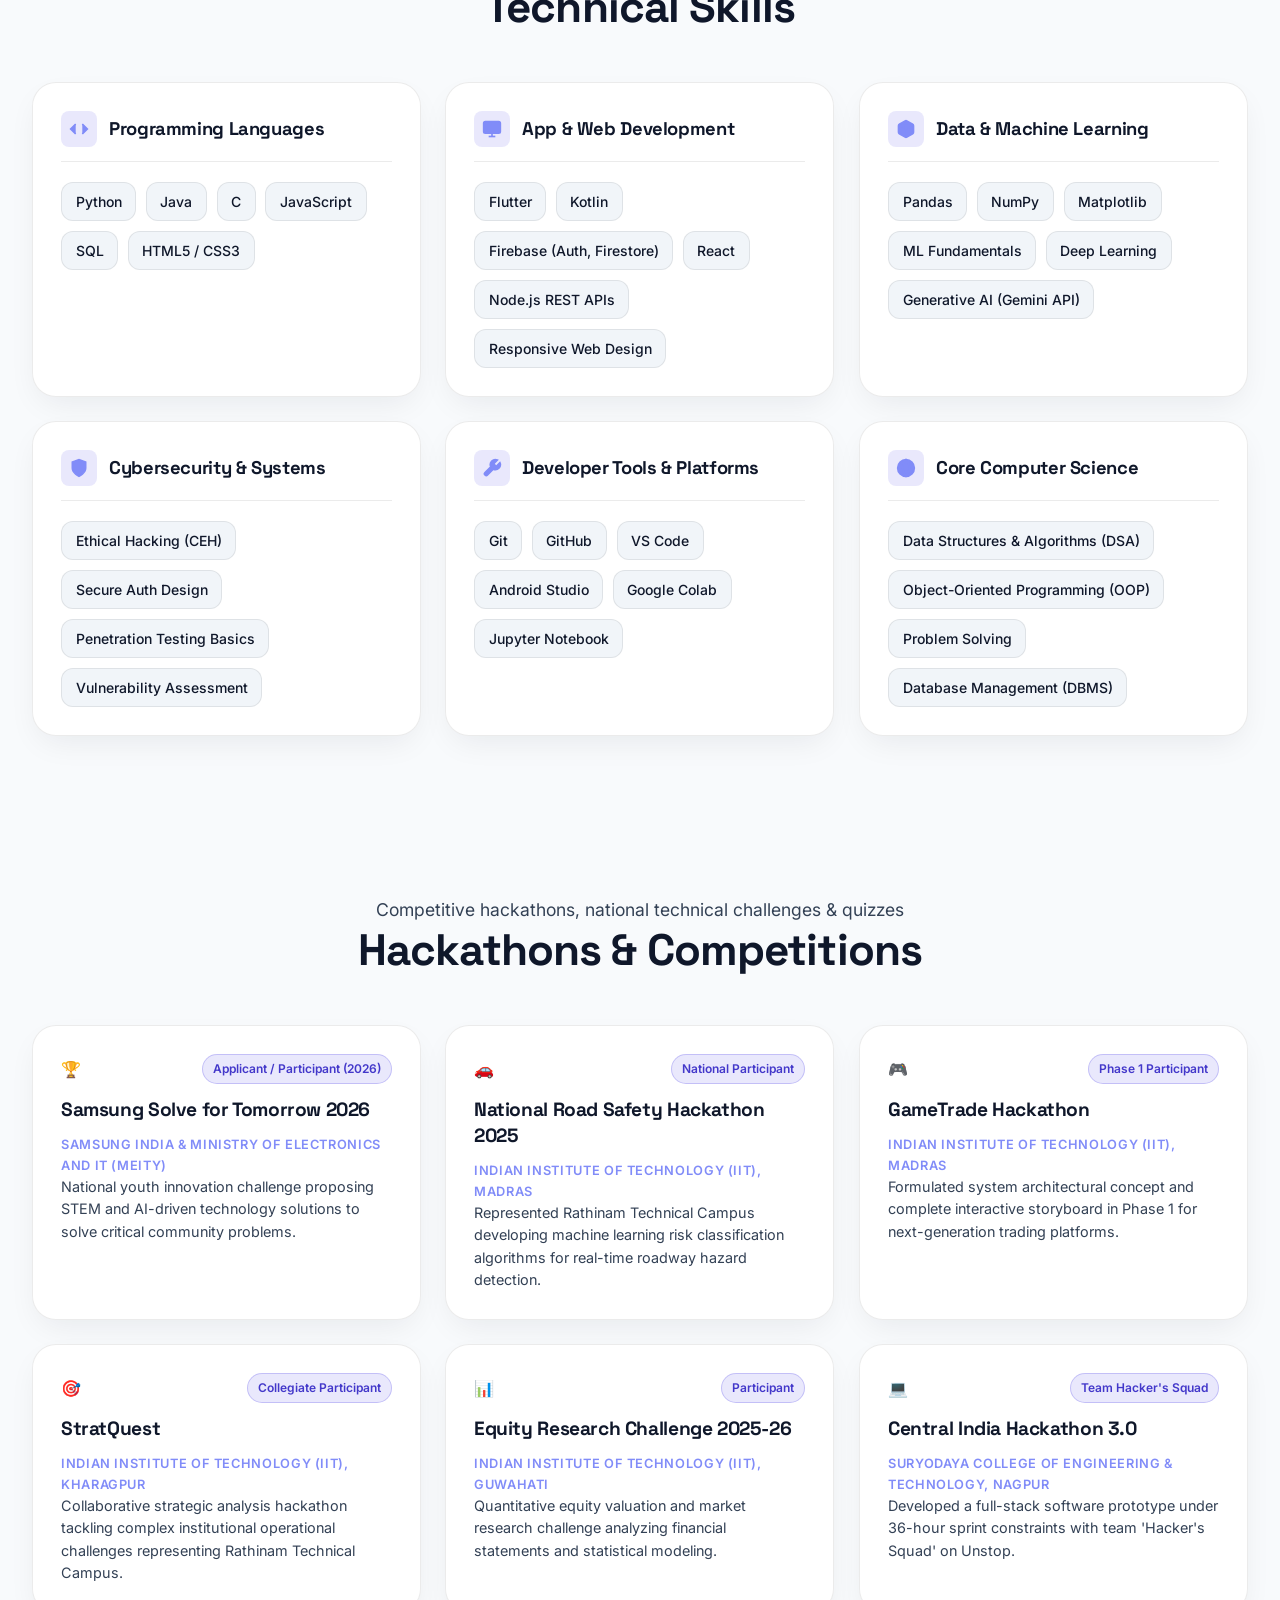
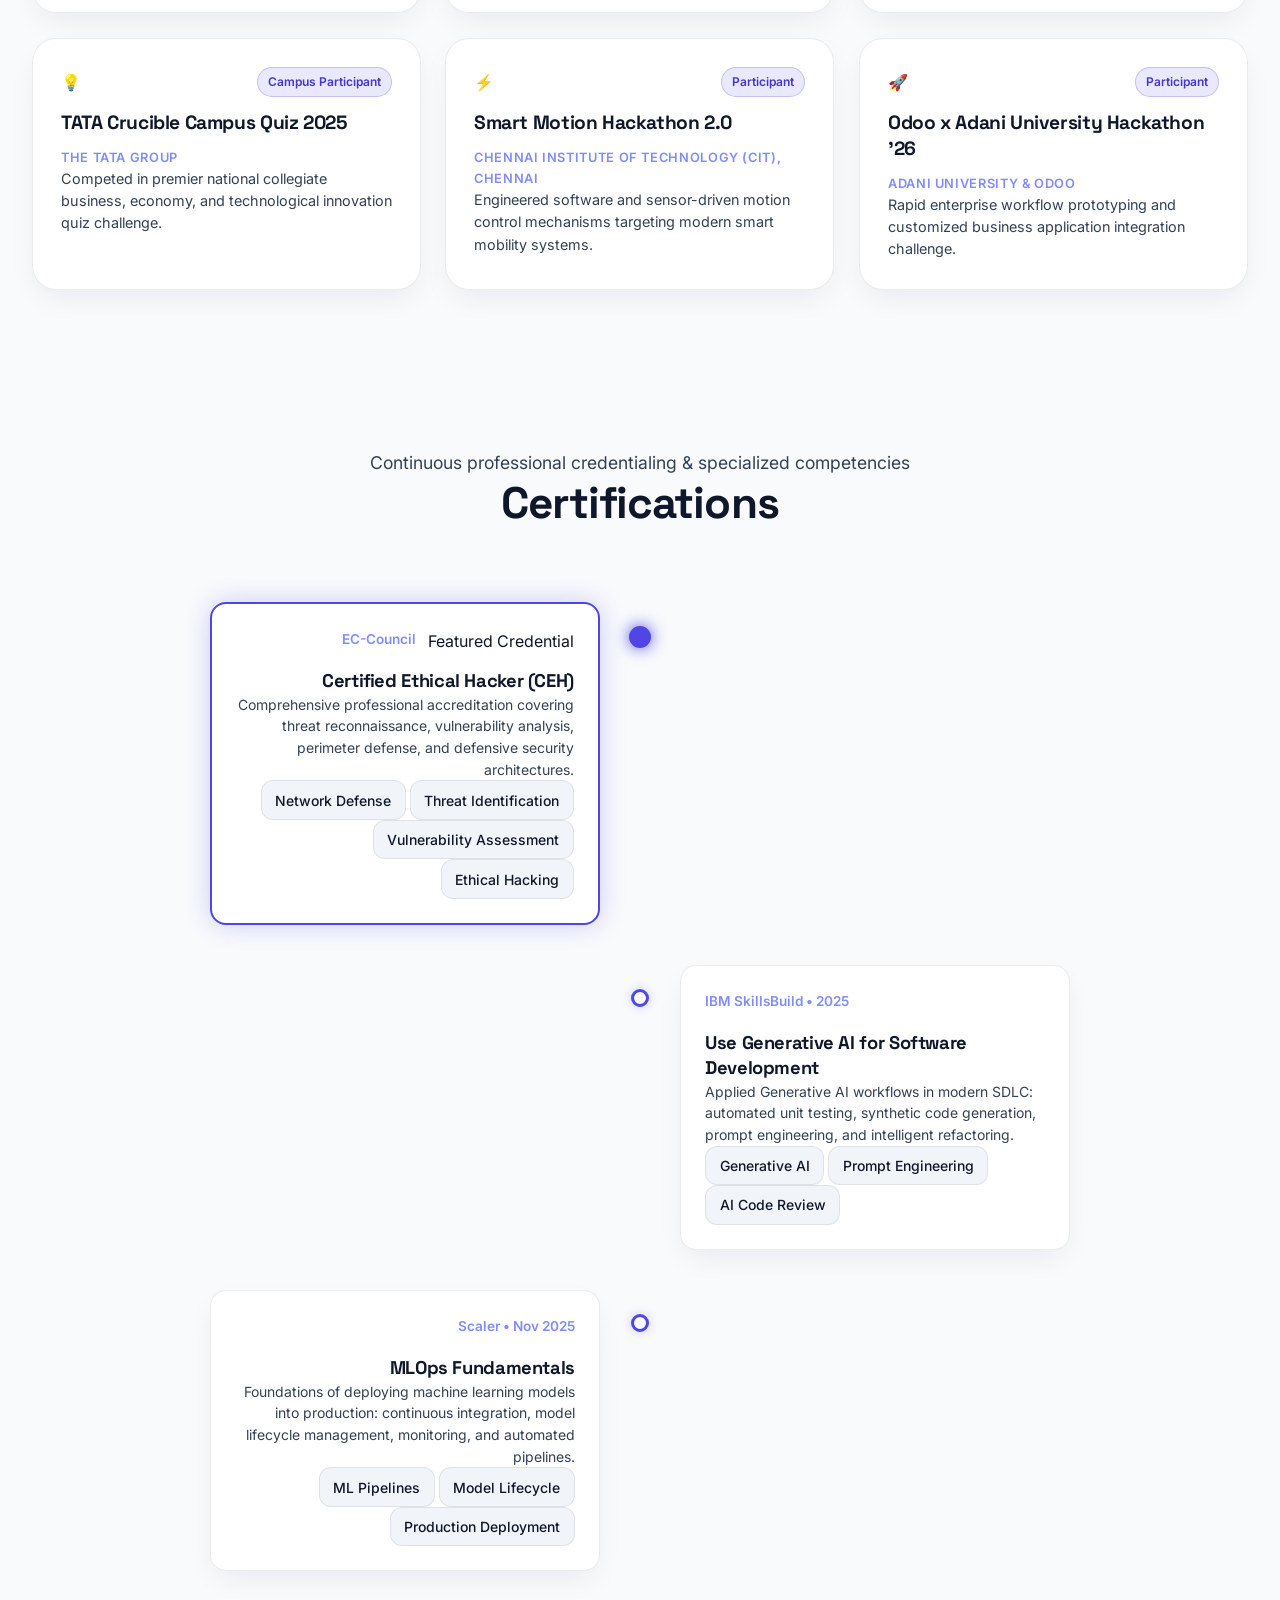
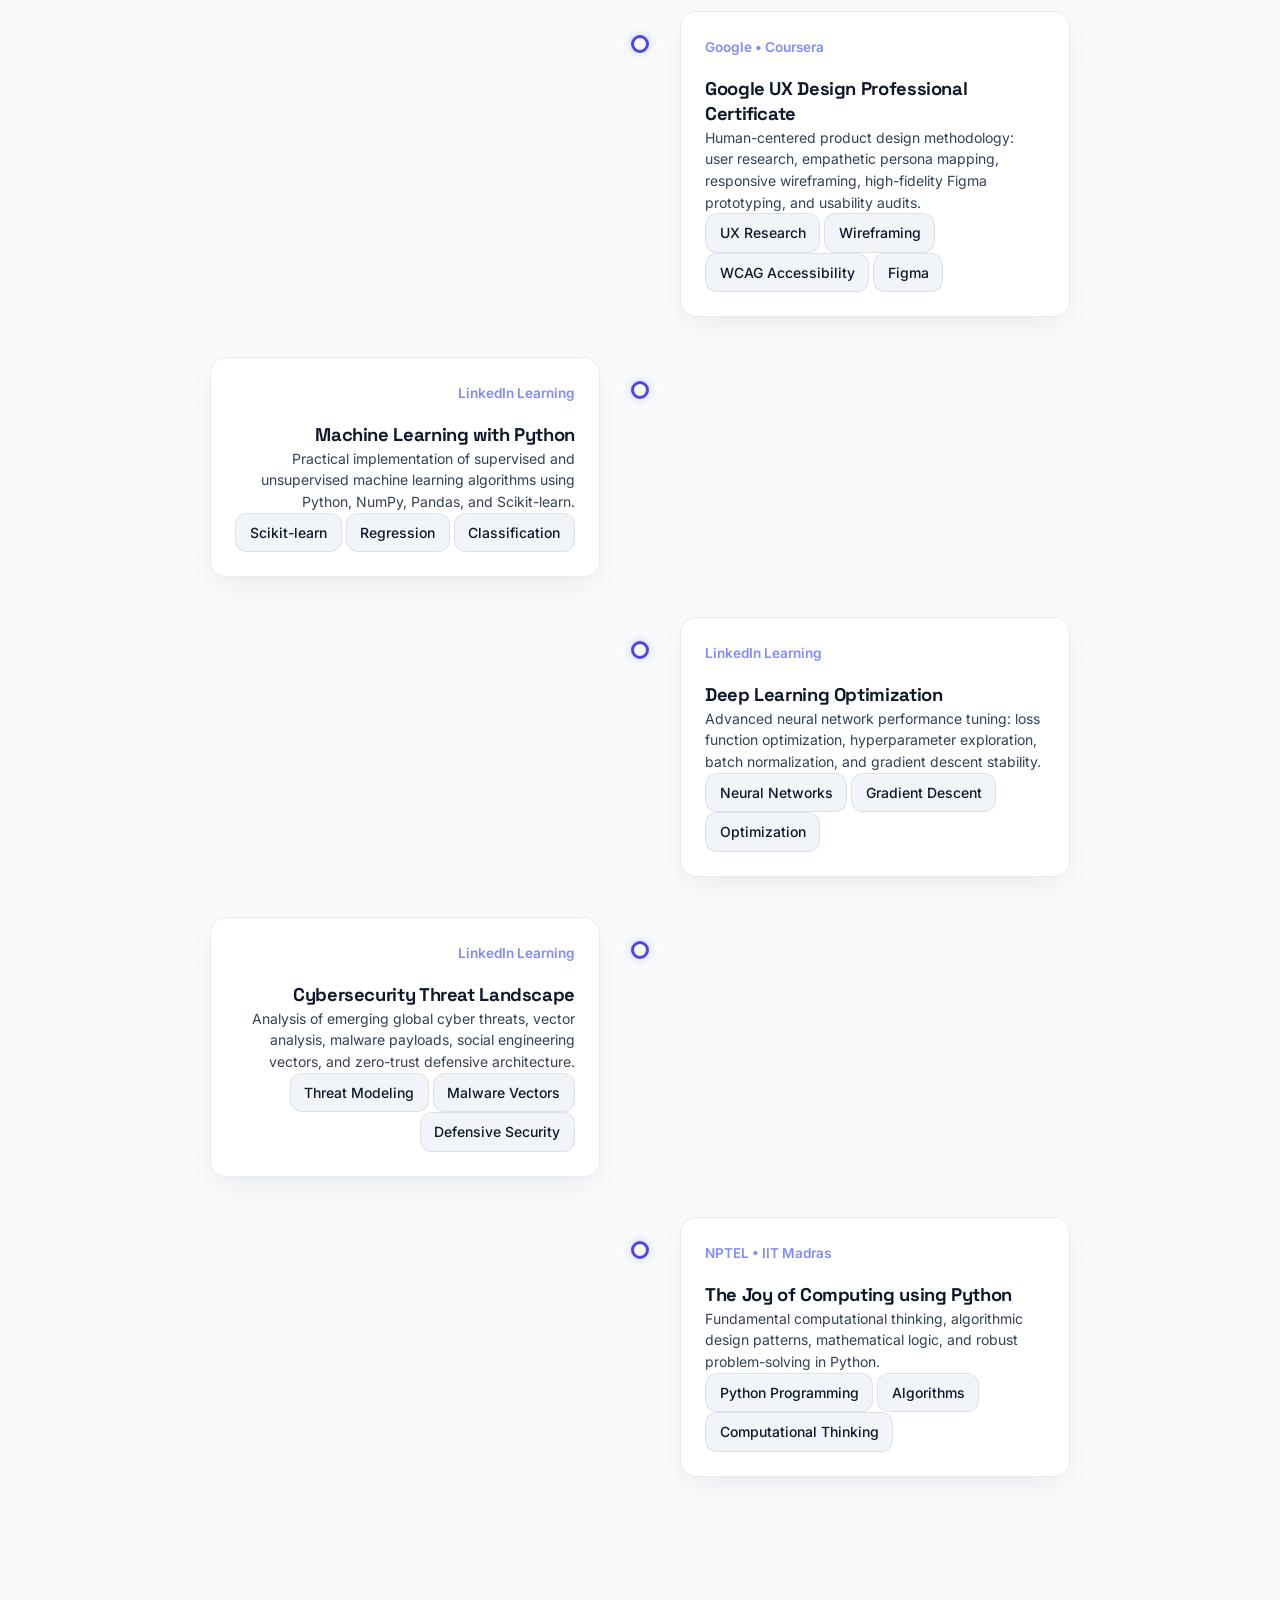
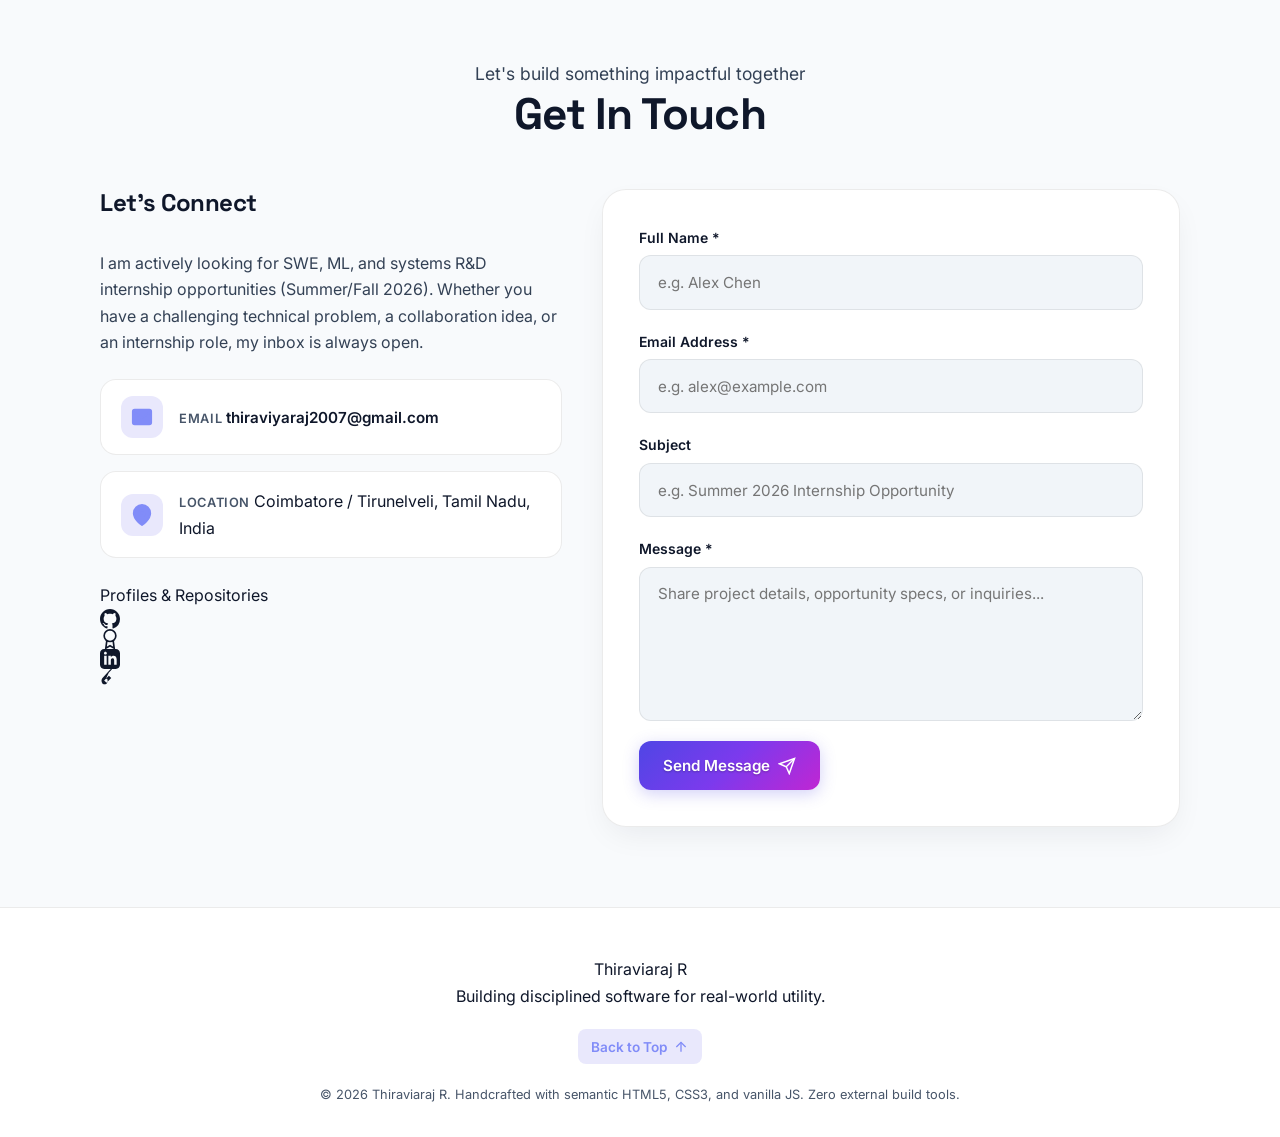
==== commit 976e2c82: "feat: rebuild portfolio with new design system and content" ====
--- a/index.html
+++ b/index.html
@@ -1,424 +1,1182 @@
 <!DOCTYPE html>
-<html lang="en">
+<html lang="en" data-theme="dark">
 <head>
-    <meta charset="UTF-8">
-    <meta name="viewport" content="width=device-width, initial-scale=1.0">
-    <title>Developer Portfolio</title>
-    <link rel="stylesheet" href="styles.css">
-    <link rel="preconnect" href="https://fonts.googleapis.com">
-    <link rel="preconnect" href="https://fonts.gstatic.com" crossorigin>
-    <link href="https://fonts.googleapis.com/css2?family=Poppins:wght@300;400;600;700&display=swap" rel="stylesheet">
-    <link rel="stylesheet" href="https://cdnjs.cloudflare.com/ajax/libs/font-awesome/6.4.0/css/all.min.css">
+  <meta charset="UTF-8">
+  <meta name="viewport" content="width=device-width, initial-scale=1.0">
+  <meta http-equiv="X-UA-Compatible" content="IE=edge">
+  
+  <title>Thiraviaraj R | AI/ML Engineer &amp; Full-Stack Builder</title>
+  <meta name="description" content="Portfolio of Thiraviaraj R — 2nd-year B.E. CSE (AI &amp; ML) student at Rathinam Technical Campus (CGPA 9.46), CEH certified. Building production-ready mobile apps, ML systems, and practical full-stack solutions.">
+  <meta name="author" content="Thiraviaraj R">
+  <meta name="robots" content="index, follow">
+
+  <!-- Open Graph / Facebook -->
+  <meta property="og:type" content="website">
+  <meta property="og:title" content="Thiraviaraj R | AI/ML Engineer &amp; Full-Stack Builder">
+  <meta property="og:description" content="Portfolio of Thiraviaraj R — 2nd-year B.E. CSE (AI &amp; ML) student at Rathinam Technical Campus (CGPA 9.46), CEH certified. Building production-ready mobile apps, ML systems, and practical software.">
+  <meta property="og:url" content="https://thiraviyarajr2007-dotcom.github.io/portfolio-2.0/">
+  <meta property="og:image" content="assets/images/profile.webp">
+  <meta property="og:site_name" content="Thiraviaraj R Portfolio">
+  <meta property="og:locale" content="en_US">
+
+  <!-- Twitter Card -->
+  <meta name="twitter:card" content="summary_large_image">
+  <meta name="twitter:title" content="Thiraviaraj R | AI/ML Engineer &amp; Full-Stack Builder">
+  <meta name="twitter:description" content="B.E. CSE (AI &amp; ML) student at Rathinam Technical Campus (CGPA 9.46), CEH certified. Focused on SWE, ML, and systems R&amp;D.">
+  <meta name="twitter:image" content="assets/images/profile.webp">
+
+  <!-- Favicon -->
+  <link rel="icon" type="image/svg+xml" href="assets/favicon.svg">
+  <link rel="alternate icon" href="assets/favicon.ico">
+
+  <!-- Google Fonts Preconnect -->
+  <link rel="preconnect" href="https://fonts.googleapis.com">
+  <link rel="preconnect" href="https://fonts.gstatic.com" crossorigin>
+  <link href="https://fonts.googleapis.com/css2?family=Inter:ital,opsz,wght@0,14..32,100..900;1,14..32,100..900&family=Space+Grotesk:wght@400..700&display=swap" rel="stylesheet">
+
+  <!-- Main Stylesheet -->
+  <link rel="stylesheet" href="styles.css">
+
+  <!-- Zero-Flash Inline Theme Loader Script -->
+  <script>
+    (function () {
+      try {
+        var stored = localStorage.getItem('theme');
+        var prefersDark = window.matchMedia('(prefers-color-scheme: dark)').matches;
+        var theme = stored ? stored : (prefersDark ? 'dark' : 'light');
+        document.documentElement.setAttribute('data-theme', theme);
+      } catch (e) {
+        document.documentElement.setAttribute('data-theme', 'dark');
+      }
+    })();
+  </script>
+
+  <!-- Person JSON-LD Schema -->
+  <script type="application/ld+json">
+  {
+    "@context": "https://schema.org",
+    "@type": "Person",
+    "name": "Thiraviaraj R",
+    "url": "https://thiraviyarajr2007-dotcom.github.io/portfolio-2.0/",
+    "image": "assets/images/profile.webp",
+    "jobTitle": "AI/ML Engineer & Full-stack Builder",
+    "alumniOf": {
+      "@type": "EducationalOrganization",
+      "name": "Rathinam Technical Campus",
+      "department": "Computer Science & Engineering (AI & ML)"
+    },
+    "worksFor": {
+      "@type": "EducationalOrganization",
+      "name": "Rathinam Technical Campus"
+    },
+    "knowsAbout": [
+      "Artificial Intelligence",
+      "Machine Learning",
+      "Flutter",
+      "Firebase",
+      "Ethical Hacking",
+      "Python",
+      "Java",
+      "Web Development",
+      "Data Structures and Algorithms"
+    ],
+    "email": "mailto:thiraviyaraj2007@gmail.com",
+    "sameAs": [
+      "https://github.com/thiraviyarajr2007-dotcom",
+      "https://unstop.com/u/thirar57637",
+      "https://www.linkedin.com/in/thiraviaraj-rm-5b7478303"
+    ]
+  }
+  </script>
 </head>
 <body>
-    <!-- Navigation -->
-    <nav class="navbar">
-        <div class="container">
-            <div class="logo">Portfolio</div>
-            <ul class="nav-links">
-                <li><a href="#home">Home</a></li>
-                <li><a href="#about">About</a></li>
-                <li><a href="#projects">Projects</a></li>
-                <li><a href="#skills">Skills</a></li>
-                <li><a href="#certificates">Certificates</a></li>
-                <li><a href="#contact">Contact</a></li>
+  <!-- Accessible Skip Link -->
+  <a href="#hero" class="skip-link">Skip to main content</a>
+
+  <!-- Header & Glass Navigation -->
+  <header class="site-header" id="header">
+    <div class="header-container container navbar">
+      <a href="#hero" class="brand-logo logo" aria-label="Thiraviaraj R Portfolio Home">
+        <span class="logo-text">Thiraviaraj<span class="accent-dot logo-dot">.</span></span>
+      </a>
+
+      <!-- Desktop & Mobile Navigation Menu -->
+      <nav class="site-nav nav-menu" id="site-nav" aria-label="Main Navigation">
+        <ul class="nav-list nav-links" id="nav-menu">
+          <li><a href="#hero" class="nav-link active">Home</a></li>
+          <li><a href="#about" class="nav-link">About</a></li>
+          <li><a href="#projects" class="nav-link">Projects</a></li>
+          <li><a href="#skills" class="nav-link">Skills</a></li>
+          <li><a href="#achievements" class="nav-link">Achievements</a></li>
+          <li><a href="#certifications" class="nav-link">Certifications</a></li>
+          <li><a href="#contact" class="nav-link">Contact</a></li>
+        </ul>
+      </nav>
+
+      <!-- Action Controls -->
+      <div class="header-controls nav-actions">
+        <button id="theme-toggle" class="theme-toggle-btn" aria-label="Toggle dark and light theme" title="Toggle theme" type="button">
+          <svg class="theme-icon sun-icon theme-icon-sun" aria-hidden="true" width="20" height="20" viewBox="0 0 24 24" fill="none" stroke="currentColor" stroke-width="2" stroke-linecap="round" stroke-linejoin="round">
+            <circle cx="12" cy="12" r="5"></circle>
+            <line x1="12" y1="1" x2="12" y2="3"></line>
+            <line x1="12" y1="21" x2="12" y2="23"></line>
+            <line x1="4.22" y1="4.22" x2="5.64" y2="5.64"></line>
+            <line x1="18.36" y1="18.36" x2="19.78" y2="19.78"></line>
+            <line x1="1" y1="12" x2="3" y2="12"></line>
+            <line x1="21" y1="12" x2="23" y2="12"></line>
+            <line x1="4.22" y1="19.78" x2="5.64" y2="18.36"></line>
+            <line x1="18.36" y1="5.64" x2="19.78" y2="4.22"></line>
+          </svg>
+          <svg class="theme-icon moon-icon theme-icon-moon" aria-hidden="true" width="20" height="20" viewBox="0 0 24 24" fill="none" stroke="currentColor" stroke-width="2" stroke-linecap="round" stroke-linejoin="round">
+            <path d="M21 12.79A9 9 0 1 1 11.21 3 7 7 0 0 0 21 12.79z"></path>
+          </svg>
+        </button>
+
+        <button id="nav-toggle" class="nav-toggle-btn" aria-label="Open navigation menu" aria-expanded="false" aria-controls="nav-menu" type="button">
+          <span class="hamburger-bar hamburger-line"></span>
+          <span class="hamburger-bar hamburger-line"></span>
+          <span class="hamburger-bar hamburger-line"></span>
+        </button>
+      </div>
+    </div>
+  </header>
+
+  <!-- Main Content Landmark -->
+  <main id="main-content">
+    
+    <!-- ========================================================== -->
+    <!-- 1. HERO SECTION                                            -->
+    <!-- ========================================================== -->
+    <section id="hero" class="section hero-section">
+      <div class="container hero-container hero-content">
+        
+        <div class="hero-badge hero-status-pill reveal-on-scroll">
+          <span class="status-indicator status-dot" aria-hidden="true"></span>
+          <span>Available for SWE &amp; ML Internships (Summer/Fall 2026)</span>
+        </div>
+
+        <p class="hero-greeting reveal-on-scroll">Hello, I'm</p>
+        <h1 class="hero-title hero-name reveal-on-scroll">Thiraviaraj R</h1>
+
+        <!-- Accessible Dynamic Role Rotator -->
+        <div class="hero-role-wrapper hero-roles reveal-on-scroll" aria-label="Role specialization">
+          <span class="role-static">Specializing in </span>
+          <span class="role-rotator" id="role-rotator" aria-live="polite" aria-atomic="true" data-roles='["AI/ML Engineer", "Flutter & Firebase Developer", "Full-stack Builder"]'>AI/ML Engineer</span>
+        </div>
+
+        <p class="hero-tagline hero-description reveal-on-scroll">
+          Engineering high-performance mobile apps, machine learning pipelines, and robust full-stack software to solve tangible, real-world problems.
+        </p>
+
+        <!-- CTAs -->
+        <div class="hero-actions hero-ctas reveal-on-scroll">
+          <a href="#projects" class="btn btn-primary">View Projects</a>
+          <a href="assets/resume.pdf" class="btn btn-secondary" download="Thiraviaraj_R_Resume.pdf">Download Resume</a>
+          <a href="#contact" class="btn btn-ghost">Contact</a>
+        </div>
+
+        <!-- 4 Quantifiable Recruiter Metric Counters -->
+        <div class="hero-stats-grid hero-stats reveal-on-scroll">
+          <div class="stat-card">
+            <div class="stat-number-wrapper">
+              <span class="stat-number" data-target="9.46" data-decimals="2">9.46</span>
+            </div>
+            <span class="stat-label">CGPA &bull; Rathinam Tech Campus</span>
+          </div>
+
+          <div class="stat-card">
+            <div class="stat-number-wrapper">
+              <span class="stat-number" data-target="7">7</span><span class="stat-suffix">+</span>
+            </div>
+            <span class="stat-label">Projects Built</span>
+          </div>
+
+          <div class="stat-card">
+            <div class="stat-number-wrapper">
+              <span class="stat-badge">CEH</span>
+            </div>
+            <span class="stat-label">Certified Ethical Hacker</span>
+          </div>
+
+          <div class="stat-card">
+            <div class="stat-number-wrapper">
+              <span class="stat-number" data-target="9">9</span>
+            </div>
+            <span class="stat-label">Hackathons &amp; Competitions</span>
+          </div>
+        </div>
+
+      </div>
+    </section>
+
+    <!-- ========================================================== -->
+    <!-- 2. ABOUT SECTION (Bento Grid)                              -->
+    <!-- ========================================================== -->
+    <section id="about" class="section about-section">
+      <div class="container">
+        
+        <div class="section-header reveal-on-scroll">
+          <span class="section-subtitle">Background, leadership &amp; engineering principles</span>
+          <h2 class="section-title">About Me</h2>
+        </div>
+
+        <div class="about-bento-grid bento-grid">
+          
+          <!-- Bento Tile 1: Profile Visual Slot -->
+          <div class="bento-card bento-card-visual reveal-on-scroll">
+            <div class="profile-image-frame profile-frame">
+              <picture>
+                <source srcset="assets/images/profile.webp" type="image/webp">
+                <img src="assets/images/profile.webp" alt="Thiraviaraj R — B.E. CSE (AI &amp; ML) Student and Software Developer" width="600" height="900" loading="lazy" class="profile-img">
+              </picture>
+            </div>
+            <div class="profile-caption">
+              <span class="profile-name">Thiraviaraj R</span>
+              <span class="profile-role">2nd-Year B.E. CSE (AI &amp; ML)</span>
+            </div>
+          </div>
+
+          <!-- Bento Tile 2: Primary First-Person Narrative -->
+          <div class="bento-card bento-card-narrative reveal-on-scroll">
+            <h3 class="bento-card-title">Grounded Roots, Purposeful Engineering</h3>
+            <div class="narrative-body bento-body">
+              <p>
+                I was born and raised in Tirunelveli district, Tamil Nadu, coming from a hardworking farming family that taught me resilience, patience, and the value of grounded problem-solving. Serving as School Pupil Leader from 2022 to 2025 ingrained in me a deep sense of discipline, teamwork, and accountability.
+              </p>
+              <p>
+                Today, as a 2nd-year B.E. Computer Science and Engineering (AI &amp; ML) student at Rathinam Technical Campus, Coimbatore, I channel that same dedication into software engineering. I don't just write code for assignments—I build practical applications that bridge everyday community challenges with modern technology, from offline mesh file sharing to municipal transit trackers.
+              </p>
+            </div>
+          </div>
+
+          <!-- Bento Tile 3: Academic & Institutional Foundation -->
+          <div class="bento-card bento-card-academic bento-card-academics reveal-on-scroll">
+            <h3 class="bento-card-title">Academic Rigor</h3>
+            <ul class="academic-details-list">
+              <li>
+                <span class="detail-label">Institution</span>
+                <span class="detail-value">Rathinam Technical Campus, Coimbatore</span>
+              </li>
+              <li>
+                <span class="detail-label">Degree</span>
+                <span class="detail-value">B.E. Computer Science &amp; Engineering (AI &amp; ML)</span>
+              </li>
+              <li>
+                <span class="detail-label">Academic Standing</span>
+                <span class="detail-value">2nd Year (2024–2028)</span>
+              </li>
+              <li>
+                <span class="detail-label">Academic Score</span>
+                <span class="detail-value highlight-score">CGPA 9.46 / 10.0</span>
+              </li>
+              <li>
+                <span class="detail-label">Target Roles</span>
+                <span class="detail-value">SWE, ML Systems &amp; R&amp;D Internships</span>
+              </li>
             </ul>
-            <div class="hamburger">
-                <span></span>
-                <span></span>
-                <span></span>
-            </div>
-        </div>
-    </nav>
-
-    <!-- Hero Section -->
-    <section id="home" class="hero">
-        <div class="container">
-            <div class="hero-content">
-                <h1 class="hero-title">Hi, I'm <span class="highlight">Thiraviaraj R</span></h1>
-                <h2 class="hero-subtitle">Machine learning devoleper
-                </h2>
-                <p class="hero-tagline">Building digital experiences that make a difference</p>
-                <a href="#contact" class="btn btn-primary">Get In Touch</a>
-            </div>
-        </div>
+          </div>
+
+          <!-- Bento Tile 4: Core Engineering Philosophy -->
+          <div class="bento-card bento-card-philosophy reveal-on-scroll">
+            <h3 class="bento-card-title">Engineering Principles</h3>
+            <ul class="philosophy-list">
+              <li>
+                <strong>Consistent &amp; Structured Learning:</strong> Building foundational depth in data structures, algorithms, and core CS fundamentals rather than superficial syntax chasing.
+              </li>
+              <li>
+                <strong>Real-World Utility First:</strong> Prioritizing systems that perform under constrained connectivity, minimal latency, and intuitive accessibility.
+              </li>
+              <li>
+                <strong>Full-Cycle Execution:</strong> Owning products end-to-end—from system architecture and database design to cross-platform client development and AI integration.
+              </li>
+            </ul>
+          </div>
+
+          <!-- Bento Tile 5: Heritage & Leadership Pillars -->
+          <div class="bento-card bento-card-pillars reveal-on-scroll">
+            <h3 class="bento-card-title">Foundational Pillars</h3>
+            <div class="pillars-grid">
+              <div class="pillar-item">
+                <span class="pillar-icon" aria-hidden="true">🌱</span>
+                <div class="pillar-text">
+                  <strong>Farming Heritage</strong>
+                  <p>Instilling enduring work ethic, grit, and pragmatic problem-solving instincts.</p>
+                </div>
+              </div>
+              <div class="pillar-item">
+                <span class="pillar-icon" aria-hidden="true">🎖️</span>
+                <div class="pillar-text">
+                  <strong>School Pupil Leader (2022–25)</strong>
+                  <p>Four consecutive years leading student governance and school-wide initiatives.</p>
+                </div>
+              </div>
+              <div class="pillar-item">
+                <span class="pillar-icon" aria-hidden="true">🛡️</span>
+                <div class="pillar-text">
+                  <strong>Security-First Mindset</strong>
+                  <p>EC-Council CEH credentialed with proactive defensive architectural focus.</p>
+                </div>
+              </div>
+            </div>
+          </div>
+
+        </div>
+
+      </div>
     </section>
 
-    <!-- About Section -->
-    <section id="about" class="about">
-        <div class="container">
-            <h2 class="section-title">About Me</h2>
-            <div class="about-content">
-                <div class="about-image">
-                    <img src="C29AIML_THIRAVIARAJ R.png" alt="Profile Picture">
+    <!-- ========================================================== -->
+    <!-- 3. PROJECTS SECTION (Uniform Cards Grid)                   -->
+    <!-- ========================================================== -->
+    <section id="projects" class="section projects-section">
+      <div class="container">
+        
+        <div class="section-header reveal-on-scroll">
+          <span class="section-subtitle">Real-world applications &amp; intelligent systems</span>
+          <h2 class="section-title">Featured Projects</h2>
+        </div>
+
+        <!-- Filter Chips Bar -->
+        <div class="project-filters filter-bar reveal-on-scroll" role="toolbar" aria-label="Filter projects by category">
+          <button class="filter-chip active" data-filter="all" aria-pressed="true" type="button">All (7)</button>
+          <button class="filter-chip" data-filter="mobile" aria-pressed="false" type="button">Mobile (3)</button>
+          <button class="filter-chip" data-filter="web" aria-pressed="false" type="button">Web (4)</button>
+          <button class="filter-chip" data-filter="ai" aria-pressed="false" type="button">AI (4)</button>
+        </div>
+
+        <!-- Projects Grid -->
+        <div class="projects-grid" id="projects-grid">
+
+          <!-- Project 1: Namma Nellai -->
+          <article class="project-card reveal-on-scroll" data-category="mobile">
+            <div class="project-card-visual project-media">
+              <div class="project-cover-gradient gradient-civic">
+                <img src="assets/projects/namma-nellai.webp" alt="Namma Nellai Civic App Interface" loading="lazy" class="project-screenshot" onerror="this.style.display='none'">
+                <div class="project-badge project-device-badge">Mobile App</div>
+              </div>
+            </div>
+            <div class="project-card-content project-body">
+              <div class="project-card-header project-header">
+                <h3 class="project-title">Namma Nellai</h3>
+              </div>
+              <p class="project-summary">
+                Civic engagement and public transit utility app built for the citizens of Tirunelveli district.
+              </p>
+              <div class="project-tech-chips">
+                <span class="tech-chip">Flutter</span>
+                <span class="tech-chip">Firebase Auth</span>
+                <span class="tech-chip">Cloud Firestore</span>
+                <span class="tech-chip">Twilio API</span>
+                <span class="tech-chip">REST APIs</span>
+              </div>
+              <ul class="project-bullets">
+                <li>Engineered localized multilingual interface with multi-provider authentication for district-wide public access.</li>
+                <li>Implemented live bus and train schedule lookup systems delivering real-time public transit information.</li>
+                <li>Integrated Twilio SMS gateways and cloud backend triggers for automated municipal notifications.</li>
+              </ul>
+              <div class="project-footer">
+                <a href="https://nammanellai.online" class="btn btn-primary btn-sm" target="_blank" rel="noopener noreferrer">
+                  <span>Live Demo</span>
+                  <svg class="external-icon" aria-hidden="true" width="14" height="14" viewBox="0 0 24 24" fill="none" stroke="currentColor" stroke-width="2"><path d="M18 13v6a2 2 0 0 1-2 2H5a2 2 0 0 1-2-2V8a2 2 0 0 1 2-2h6"></path><polyline points="15 3 21 3 21 9"></polyline><line x1="10" y1="14" x2="21" y2="3"></line></svg>
+                </a>
+              </div>
+            </div>
+          </article>
+
+          <!-- Project 2: SwiftShare -->
+          <article class="project-card reveal-on-scroll" data-category="mobile">
+            <div class="project-card-visual project-media">
+              <div class="project-cover-gradient gradient-mesh">
+                <img src="assets/projects/swiftshare.webp" alt="SwiftShare Offline P2P Interface" loading="lazy" class="project-screenshot" onerror="this.style.display='none'">
+                <div class="project-badge project-device-badge">Mobile App</div>
+              </div>
+            </div>
+            <div class="project-card-content project-body">
+              <div class="project-card-header project-header">
+                <h3 class="project-title">SwiftShare</h3>
+              </div>
+              <p class="project-summary">
+                High-speed, offline peer-to-peer file sharing mobile application operating over Wi-Fi Direct.
+              </p>
+              <div class="project-tech-chips">
+                <span class="tech-chip">Flutter</span>
+                <span class="tech-chip">Kotlin</span>
+                <span class="tech-chip">Android Wi-Fi P2P</span>
+                <span class="tech-chip">Platform Channels</span>
+                <span class="tech-chip">Socket I/O</span>
+              </div>
+              <ul class="project-bullets">
+                <li>Built zero-internet file transfer protocol leveraging direct hardware peer discovery via Android Wi-Fi Direct.</li>
+                <li>Developed custom Flutter-to-Kotlin platform channels managing low-level socket streaming and chunked transfers.</li>
+                <li>Optimized packet buffer handling to maintain resilient, high-throughput connections across varied Android devices.</li>
+              </ul>
+              <div class="project-footer">
+                <!-- No URL specified: button strictly omitted -->
+              </div>
+            </div>
+          </article>
+
+          <!-- Project 3: HabitAI -->
+          <article class="project-card reveal-on-scroll" data-category="web ai">
+            <div class="project-card-visual project-media">
+              <div class="project-cover-gradient gradient-ai">
+                <img src="assets/projects/habitai.webp" alt="HabitAI Behavioral Platform Dashboard" loading="lazy" class="project-screenshot" onerror="this.style.display='none'">
+                <div class="project-badge project-device-badge">Web &bull; AI</div>
+              </div>
+            </div>
+            <div class="project-card-content project-body">
+              <div class="project-card-header project-header">
+                <h3 class="project-title">HabitAI</h3>
+              </div>
+              <p class="project-summary">
+                Smart habit tracking and behavioral analytics platform integrated with Google Gemini API.
+              </p>
+              <div class="project-tech-chips">
+                <span class="tech-chip">React</span>
+                <span class="tech-chip">Firebase</span>
+                <span class="tech-chip">Gemini API</span>
+                <span class="tech-chip">Firestore</span>
+                <span class="tech-chip">Chart.js</span>
+              </div>
+              <ul class="project-bullets">
+                <li>Developed interactive streak visualization dashboards with real-time cloud data synchronization via Firestore.</li>
+                <li>Integrated Google Gemini API to analyze user consistency patterns and generate personalized accountability insights.</li>
+                <li>Implemented end-to-end secure user authentication and persistent personal preference storage.</li>
+              </ul>
+              <div class="project-footer">
+                <!-- No URL specified: button strictly omitted -->
+              </div>
+            </div>
+          </article>
+
+          <!-- Project 4: AI Notes & Productivity App -->
+          <article class="project-card reveal-on-scroll" data-category="web ai">
+            <div class="project-card-visual project-media">
+              <div class="project-cover-gradient gradient-productivity">
+                <img src="assets/projects/ai-notes.webp" alt="AI Notes & Productivity App Interface" loading="lazy" class="project-screenshot" onerror="this.style.display='none'">
+                <div class="project-badge project-device-badge">Web &bull; AI</div>
+              </div>
+            </div>
+            <div class="project-card-content project-body">
+              <div class="project-card-header project-header">
+                <h3 class="project-title">AI Notes &amp; Productivity App</h3>
+              </div>
+              <p class="project-summary">
+                Intelligent workspace for automated task prioritization, note synthesis, and agenda scheduling.
+              </p>
+              <div class="project-tech-chips">
+                <span class="tech-chip">JavaScript</span>
+                <span class="tech-chip">HTML5 / CSS3</span>
+                <span class="tech-chip">Generative AI</span>
+                <span class="tech-chip">REST API</span>
+                <span class="tech-chip">LocalStorage</span>
+              </div>
+              <ul class="project-bullets">
+                <li>Architected modular scheduling workflow with smart task categorization and automated deadline tracking.</li>
+                <li>Connected AI processing pipeline to extract actionable to-do items and key takeaways from raw study notes.</li>
+                <li>Created lightweight, keyboard-accessible responsive interface adhering to WCAG usability standards.</li>
+              </ul>
+              <div class="project-footer">
+                <a href="https://github.com/thiraviyarajr2007-dotcom/AI-Notes" class="btn btn-secondary btn-sm" target="_blank" rel="noopener noreferrer">
+                  <span>GitHub Repository</span>
+                  <svg class="external-icon" aria-hidden="true" width="14" height="14" viewBox="0 0 24 24" fill="none" stroke="currentColor" stroke-width="2"><path d="M18 13v6a2 2 0 0 1-2 2H5a2 2 0 0 1-2-2V8a2 2 0 0 1 2-2h6"></path><polyline points="15 3 21 3 21 9"></polyline><line x1="10" y1="14" x2="21" y2="3"></line></svg>
+                </a>
+              </div>
+            </div>
+          </article>
+
+          <!-- Project 5: Car Front Display GPS Tracker -->
+          <article class="project-card reveal-on-scroll" data-category="web mobile">
+            <div class="project-card-visual project-media">
+              <div class="project-cover-gradient gradient-telematics">
+                <img src="assets/projects/gps-tracker.webp" alt="Car Front Display GPS Tracker Telematics HUD" loading="lazy" class="project-screenshot" onerror="this.style.display='none'">
+                <div class="project-badge project-device-badge">Web &bull; Mobile</div>
+              </div>
+            </div>
+            <div class="project-card-content project-body">
+              <div class="project-card-header project-header">
+                <h3 class="project-title">Car Front Display GPS Tracker</h3>
+              </div>
+              <p class="project-summary">
+                Real-time vehicle telematics dashboard and front-display navigation interface.
+              </p>
+              <div class="project-tech-chips">
+                <span class="tech-chip">JavaScript</span>
+                <span class="tech-chip">Geolocation API</span>
+                <span class="tech-chip">Leaflet Maps</span>
+                <span class="tech-chip">WebSockets</span>
+                <span class="tech-chip">CSS HUD</span>
+              </div>
+              <ul class="project-bullets">
+                <li>Engineered real-time coordinate streaming and dynamic map re-centering for live vehicle position tracking.</li>
+                <li>Designed high-contrast heads-up display (HUD) UI optimized for low distraction in driver-facing environments.</li>
+                <li>Implemented telemetry data parsing and speed threshold alerts using client-side mathematical projection.</li>
+              </ul>
+              <div class="project-footer">
+                <a href="https://github.com/thiraviyarajr2007-dotcom/gps-tracker" class="btn btn-secondary btn-sm" target="_blank" rel="noopener noreferrer">
+                  <span>GitHub Repository</span>
+                  <svg class="external-icon" aria-hidden="true" width="14" height="14" viewBox="0 0 24 24" fill="none" stroke="currentColor" stroke-width="2"><path d="M18 13v6a2 2 0 0 1-2 2H5a2 2 0 0 1-2-2V8a2 2 0 0 1 2-2h6"></path><polyline points="15 3 21 3 21 9"></polyline><line x1="10" y1="14" x2="21" y2="3"></line></svg>
+                </a>
+              </div>
+            </div>
+          </article>
+
+          <!-- Project 6: Road Safety Hackathon Project -->
+          <article class="project-card reveal-on-scroll" data-category="ai">
+            <div class="project-card-visual project-media">
+              <div class="project-cover-gradient gradient-safety">
+                <img src="assets/projects/road-safety.webp" alt="Road Hazard Risk Classification Dashboard" loading="lazy" class="project-screenshot" onerror="this.style.display='none'">
+                <div class="project-badge project-device-badge">Machine Learning</div>
+              </div>
+            </div>
+            <div class="project-card-content project-body">
+              <div class="project-card-header project-header">
+                <h3 class="project-title">Road Hazard Risk Classifier</h3>
+              </div>
+              <p class="project-summary">
+                Machine learning risk classification model developed for IIT Madras National Road Safety Hackathon 2025.
+              </p>
+              <div class="project-tech-chips">
+                <span class="tech-chip">Python</span>
+                <span class="tech-chip">Scikit-Learn</span>
+                <span class="tech-chip">Pandas</span>
+                <span class="tech-chip">NumPy</span>
+                <span class="tech-chip">Classification</span>
+              </div>
+              <ul class="project-bullets">
+                <li>Analyzed traffic and incident datasets to construct predictive multi-factor hazard scoring models.</li>
+                <li>Built risk classification algorithms to automatically identify critical blackspots and accident-prone corridors.</li>
+                <li>Showcased prototype at IIT Madras, demonstrating proactive telemetry alerting for municipal transport boards.</li>
+              </ul>
+              <div class="project-footer">
+                <!-- No URL specified: button strictly omitted -->
+              </div>
+            </div>
+          </article>
+
+          <!-- Project 7: Medicine Identification & Chemistry Learning Platform -->
+          <article class="project-card reveal-on-scroll" data-category="web ai">
+            <div class="project-card-visual project-media">
+              <div class="project-cover-gradient gradient-chemistry">
+                <img src="assets/projects/medicine-chem-platform.webp" alt="Medicine Identification & Chemistry Platform UI" loading="lazy" class="project-screenshot" onerror="this.style.display='none'">
+                <div class="project-badge project-device-badge">Web &bull; AI</div>
+              </div>
+            </div>
+            <div class="project-card-content project-body">
+              <div class="project-card-header project-header">
+                <h3 class="project-title">Medicine Identification Platform</h3>
+              </div>
+              <p class="project-summary">
+                Comprehensive chemical properties query engine linked to automated therapeutic identification.
+              </p>
+              <div class="project-tech-chips">
+                <span class="tech-chip">Python</span>
+                <span class="tech-chip">Web Framework</span>
+                <span class="tech-chip">Chemical Informatics</span>
+                <span class="tech-chip">Pandas</span>
+                <span class="tech-chip">REST API</span>
+              </div>
+              <ul class="project-bullets">
+                <li>Structured relational chemical database enabling multi-parameter querying across molecular formulas and compounds.</li>
+                <li>Developed cross-reference search linking commercial pharmaceutical formulations to active chemical agents.</li>
+                <li>Designed interactive visualization modules for STEM students exploring pharmacology and organic chemistry structures.</li>
+              </ul>
+              <div class="project-footer">
+                <!-- No URL specified: button strictly omitted -->
+              </div>
+            </div>
+          </article>
+
+          <!-- ========================================================================== -->
+          <!-- PROJECT REPOSITORY: Add new project cards above following this uniform schema -->
+          <!-- ========================================================================== -->
+
+        </div>
+
+      </div>
+    </section>
+
+    <!-- ========================================================== -->
+    <!-- 4. SKILLS SECTION (Grouped Bento Chips Only)               -->
+    <!-- ========================================================== -->
+    <section id="skills" class="section skills-section">
+      <div class="container">
+        
+        <div class="section-header reveal-on-scroll">
+          <span class="section-subtitle">Proficiencies across software engineering, machine learning &amp; systems</span>
+          <h2 class="section-title">Technical Skills</h2>
+        </div>
+
+        <div class="skills-bento-grid">
+
+          <!-- Skill Group 1: Programming Languages -->
+          <div class="skill-group-card reveal-on-scroll">
+            <div class="skill-group-header">
+              <div class="skill-icon-wrapper skill-group-icon" aria-hidden="true">
+                <svg width="22" height="22" viewBox="0 0 24 24" fill="none" stroke="currentColor" stroke-width="2"><polyline points="16 18 22 12 16 6"></polyline><polyline points="8 6 2 12 8 18"></polyline></svg>
+              </div>
+              <h3 class="skill-group-title">Programming Languages</h3>
+            </div>
+            <div class="skill-chips">
+              <span class="skill-chip">Python</span>
+              <span class="skill-chip">Java</span>
+              <span class="skill-chip">C</span>
+              <span class="skill-chip">JavaScript</span>
+              <span class="skill-chip">SQL</span>
+              <span class="skill-chip">HTML5 / CSS3</span>
+            </div>
+          </div>
+
+          <!-- Skill Group 2: App & Web Development -->
+          <div class="skill-group-card reveal-on-scroll">
+            <div class="skill-group-header">
+              <div class="skill-icon-wrapper skill-group-icon" aria-hidden="true">
+                <svg width="22" height="22" viewBox="0 0 24 24" fill="none" stroke="currentColor" stroke-width="2"><rect x="2" y="3" width="20" height="14" rx="2" ry="2"></rect><line x1="8" y1="21" x2="16" y2="21"></line><line x1="12" y1="17" x2="12" y2="21"></line></svg>
+              </div>
+              <h3 class="skill-group-title">App &amp; Web Development</h3>
+            </div>
+            <div class="skill-chips">
+              <span class="skill-chip">Flutter</span>
+              <span class="skill-chip">Kotlin</span>
+              <span class="skill-chip">Firebase (Auth, Firestore)</span>
+              <span class="skill-chip">React</span>
+              <span class="skill-chip">Node.js REST APIs</span>
+              <span class="skill-chip">Responsive Web Design</span>
+            </div>
+          </div>
+
+          <!-- Skill Group 3: Data & Machine Learning -->
+          <div class="skill-group-card reveal-on-scroll">
+            <div class="skill-group-header">
+              <div class="skill-icon-wrapper skill-group-icon" aria-hidden="true">
+                <svg width="22" height="22" viewBox="0 0 24 24" fill="none" stroke="currentColor" stroke-width="2"><path d="M21 16V8a2 2 0 0 0-1-1.73l-7-4a2 2 0 0 0-2 0l-7 4A2 2 0 0 0 3 8v8a2 2 0 0 0 1 1.73l7 4a2 2 0 0 0 2 0l7-4A2 2 0 0 0 21 16z"></path><polyline points="3.27 6.96 12 12.01 20.73 6.96"></polyline><line x1="12" y1="22.08" x2="12" y2="12"></line></svg>
+              </div>
+              <h3 class="skill-group-title">Data &amp; Machine Learning</h3>
+            </div>
+            <div class="skill-chips">
+              <span class="skill-chip">Pandas</span>
+              <span class="skill-chip">NumPy</span>
+              <span class="skill-chip">Matplotlib</span>
+              <span class="skill-chip">ML Fundamentals</span>
+              <span class="skill-chip">Deep Learning</span>
+              <span class="skill-chip">Generative AI (Gemini API)</span>
+            </div>
+          </div>
+
+          <!-- Skill Group 4: Cybersecurity & Systems -->
+          <div class="skill-group-card reveal-on-scroll">
+            <div class="skill-group-header">
+              <div class="skill-icon-wrapper skill-group-icon" aria-hidden="true">
+                <svg width="22" height="22" viewBox="0 0 24 24" fill="none" stroke="currentColor" stroke-width="2"><path d="M12 22s8-4 8-10V5l-8-3-8 3v7c0 6 8 10 8 10z"></path></svg>
+              </div>
+              <h3 class="skill-group-title">Cybersecurity &amp; Systems</h3>
+            </div>
+            <div class="skill-chips">
+              <span class="skill-chip">Ethical Hacking (CEH)</span>
+              <span class="skill-chip">Secure Auth Design</span>
+              <span class="skill-chip">Penetration Testing Basics</span>
+              <span class="skill-chip">Vulnerability Assessment</span>
+            </div>
+          </div>
+
+          <!-- Skill Group 5: Developer Tools & Platforms -->
+          <div class="skill-group-card reveal-on-scroll">
+            <div class="skill-group-header">
+              <div class="skill-icon-wrapper skill-group-icon" aria-hidden="true">
+                <svg width="22" height="22" viewBox="0 0 24 24" fill="none" stroke="currentColor" stroke-width="2"><path d="M14.7 6.3a1 1 0 0 0 0 1.4l1.6 1.6a1 1 0 0 0 1.4 0l3.77-3.77a6 6 0 0 1-7.94 7.94l-6.91 6.91a2.12 2.12 0 0 1-3-3l6.91-6.91a6 6 0 0 1 7.94-7.94l-3.76 3.76z"></path></svg>
+              </div>
+              <h3 class="skill-group-title">Developer Tools &amp; Platforms</h3>
+            </div>
+            <div class="skill-chips">
+              <span class="skill-chip">Git</span>
+              <span class="skill-chip">GitHub</span>
+              <span class="skill-chip">VS Code</span>
+              <span class="skill-chip">Android Studio</span>
+              <span class="skill-chip">Google Colab</span>
+              <span class="skill-chip">Jupyter Notebook</span>
+            </div>
+          </div>
+
+          <!-- Skill Group 6: Core Computer Science -->
+          <div class="skill-group-card reveal-on-scroll">
+            <div class="skill-group-header">
+              <div class="skill-icon-wrapper skill-group-icon" aria-hidden="true">
+                <svg width="22" height="22" viewBox="0 0 24 24" fill="none" stroke="currentColor" stroke-width="2"><circle cx="12" cy="12" r="10"></circle><line x1="2" y1="12" x2="22" y2="12"></line><path d="M12 2a15.3 15.3 0 0 1 4 10 15.3 15.3 0 0 1-4 10 15.3 15.3 0 0 1-4-10 15.3 15.3 0 0 1 4-10z"></path></svg>
+              </div>
+              <h3 class="skill-group-title">Core Computer Science</h3>
+            </div>
+            <div class="skill-chips">
+              <span class="skill-chip">Data Structures &amp; Algorithms (DSA)</span>
+              <span class="skill-chip">Object-Oriented Programming (OOP)</span>
+              <span class="skill-chip">Problem Solving</span>
+              <span class="skill-chip">Database Management (DBMS)</span>
+            </div>
+          </div>
+
+        </div>
+
+      </div>
+    </section>
+
+    <!-- ========================================================== -->
+    <!-- 5. ACHIEVEMENTS SECTION (9 Hackathons & Competitions)       -->
+    <!-- ========================================================== -->
+    <section id="achievements" class="section achievements-section">
+      <div class="container">
+        
+        <div class="section-header reveal-on-scroll">
+          <span class="section-subtitle">Competitive hackathons, national technical challenges &amp; quizzes</span>
+          <h2 class="section-title">Hackathons &amp; Competitions</h2>
+        </div>
+
+        <div class="achievements-grid">
+
+          <!-- Achievement 1: Samsung Solve for Tomorrow 2026 -->
+          <div class="achievement-card reveal-on-scroll">
+            <div class="achievement-header achievement-top">
+              <div class="achievement-icon" aria-hidden="true">🏆</div>
+              <span class="achievement-badge badge-primary">Applicant / Participant (2026)</span>
+            </div>
+            <h3 class="achievement-title">Samsung Solve for Tomorrow 2026</h3>
+            <p class="achievement-organizer achievement-org">Samsung India &amp; Ministry of Electronics and IT (MeitY)</p>
+            <p class="achievement-description achievement-desc">
+              National youth innovation challenge proposing STEM and AI-driven technology solutions to solve critical community problems.
+            </p>
+          </div>
+
+          <!-- Achievement 2: National Road Safety Hackathon 2025 -->
+          <div class="achievement-card reveal-on-scroll">
+            <div class="achievement-header achievement-top">
+              <div class="achievement-icon" aria-hidden="true">🚗</div>
+              <span class="achievement-badge">National Participant</span>
+            </div>
+            <h3 class="achievement-title">National Road Safety Hackathon 2025</h3>
+            <p class="achievement-organizer achievement-org">Indian Institute of Technology (IIT), Madras</p>
+            <p class="achievement-description achievement-desc">
+              Represented Rathinam Technical Campus developing machine learning risk classification algorithms for real-time roadway hazard detection.
+            </p>
+          </div>
+
+          <!-- Achievement 3: GameTrade Hackathon -->
+          <div class="achievement-card reveal-on-scroll">
+            <div class="achievement-header achievement-top">
+              <div class="achievement-icon" aria-hidden="true">🎮</div>
+              <span class="achievement-badge">Phase 1 Participant</span>
+            </div>
+            <h3 class="achievement-title">GameTrade Hackathon</h3>
+            <p class="achievement-organizer achievement-org">Indian Institute of Technology (IIT), Madras</p>
+            <p class="achievement-description achievement-desc">
+              Formulated system architectural concept and complete interactive storyboard in Phase 1 for next-generation trading platforms.
+            </p>
+          </div>
+
+          <!-- Achievement 4: StratQuest -->
+          <div class="achievement-card reveal-on-scroll">
+            <div class="achievement-header achievement-top">
+              <div class="achievement-icon" aria-hidden="true">🎯</div>
+              <span class="achievement-badge">Collegiate Participant</span>
+            </div>
+            <h3 class="achievement-title">StratQuest</h3>
+            <p class="achievement-organizer achievement-org">Indian Institute of Technology (IIT), Kharagpur</p>
+            <p class="achievement-description achievement-desc">
+              Collaborative strategic analysis hackathon tackling complex institutional operational challenges representing Rathinam Technical Campus.
+            </p>
+          </div>
+
+          <!-- Achievement 5: Equity Research Challenge 2025-26 -->
+          <div class="achievement-card reveal-on-scroll">
+            <div class="achievement-header achievement-top">
+              <div class="achievement-icon" aria-hidden="true">📊</div>
+              <span class="achievement-badge">Participant</span>
+            </div>
+            <h3 class="achievement-title">Equity Research Challenge 2025-26</h3>
+            <p class="achievement-organizer achievement-org">Indian Institute of Technology (IIT), Guwahati</p>
+            <p class="achievement-description achievement-desc">
+              Quantitative equity valuation and market research challenge analyzing financial statements and statistical modeling.
+            </p>
+          </div>
+
+          <!-- Achievement 6: Central India Hackathon 3.0 -->
+          <div class="achievement-card reveal-on-scroll">
+            <div class="achievement-header achievement-top">
+              <div class="achievement-icon" aria-hidden="true">💻</div>
+              <span class="achievement-badge badge-team">Team Hacker's Squad</span>
+            </div>
+            <h3 class="achievement-title">Central India Hackathon 3.0</h3>
+            <p class="achievement-organizer achievement-org">Suryodaya College of Engineering &amp; Technology, Nagpur</p>
+            <p class="achievement-description achievement-desc">
+              Developed a full-stack software prototype under 36-hour sprint constraints with team 'Hacker's Squad' on Unstop.
+            </p>
+          </div>
+
+          <!-- Achievement 7: TATA Crucible Campus Quiz 2025 -->
+          <div class="achievement-card reveal-on-scroll">
+            <div class="achievement-header achievement-top">
+              <div class="achievement-icon" aria-hidden="true">💡</div>
+              <span class="achievement-badge">Campus Participant</span>
+            </div>
+            <h3 class="achievement-title">TATA Crucible Campus Quiz 2025</h3>
+            <p class="achievement-organizer achievement-org">The Tata Group</p>
+            <p class="achievement-description achievement-desc">
+              Competed in premier national collegiate business, economy, and technological innovation quiz challenge.
+            </p>
+          </div>
+
+          <!-- Achievement 8: Smart Motion Hackathon 2.0 -->
+          <div class="achievement-card reveal-on-scroll">
+            <div class="achievement-header achievement-top">
+              <div class="achievement-icon" aria-hidden="true">⚡</div>
+              <span class="achievement-badge">Participant</span>
+            </div>
+            <h3 class="achievement-title">Smart Motion Hackathon 2.0</h3>
+            <p class="achievement-organizer achievement-org">Chennai Institute of Technology (CIT), Chennai</p>
+            <p class="achievement-description achievement-desc">
+              Engineered software and sensor-driven motion control mechanisms targeting modern smart mobility systems.
+            </p>
+          </div>
+
+          <!-- Achievement 9: Odoo x Adani University Hackathon '26 -->
+          <div class="achievement-card reveal-on-scroll">
+            <div class="achievement-header achievement-top">
+              <div class="achievement-icon" aria-hidden="true">🚀</div>
+              <span class="achievement-badge">Participant</span>
+            </div>
+            <h3 class="achievement-title">Odoo x Adani University Hackathon '26</h3>
+            <p class="achievement-organizer achievement-org">Adani University &amp; Odoo</p>
+            <p class="achievement-description achievement-desc">
+              Rapid enterprise workflow prototyping and customized business application integration challenge.
+            </p>
+          </div>
+
+        </div>
+
+      </div>
+    </section>
+
+    <!-- ========================================================== -->
+    <!-- 6. CERTIFICATIONS SECTION (Timeline)                       -->
+    <!-- ========================================================== -->
+    <section id="certifications" class="section certifications-section">
+      <div class="container">
+        
+        <div class="section-header reveal-on-scroll">
+          <span class="section-subtitle">Continuous professional credentialing &amp; specialized competencies</span>
+          <h2 class="section-title">Certifications</h2>
+        </div>
+
+        <div class="certifications-timeline cert-timeline">
+
+          <!-- Certification 1: CEH (Featured / Flagship) -->
+          <div class="timeline-item featured timeline-featured reveal-on-scroll">
+            <div class="timeline-marker" aria-hidden="true">
+              <span class="marker-dot"></span>
+            </div>
+            <div class="timeline-card">
+              <div class="timeline-card-header timeline-header">
+                <span class="credential-issuer timeline-issuer">EC-Council</span>
+                <span class="credential-tag badge-gold">Featured Credential</span>
+              </div>
+              <h3 class="credential-title timeline-title">Certified Ethical Hacker (CEH)</h3>
+              <p class="credential-summary timeline-details">
+                Comprehensive professional accreditation covering threat reconnaissance, vulnerability analysis, perimeter defense, and defensive security architectures.
+              </p>
+              <div class="credential-skills">
+                <span class="skill-chip">Network Defense</span>
+                <span class="skill-chip">Threat Identification</span>
+                <span class="skill-chip">Vulnerability Assessment</span>
+                <span class="skill-chip">Ethical Hacking</span>
+              </div>
+            </div>
+          </div>
+
+          <!-- Certification 2: IBM Generative AI 2025 -->
+          <div class="timeline-item reveal-on-scroll">
+            <div class="timeline-marker" aria-hidden="true">
+              <span class="marker-dot"></span>
+            </div>
+            <div class="timeline-card">
+              <div class="timeline-card-header timeline-header">
+                <span class="credential-issuer timeline-issuer">IBM SkillsBuild &bull; 2025</span>
+              </div>
+              <h3 class="credential-title timeline-title">Use Generative AI for Software Development</h3>
+              <p class="credential-summary timeline-details">
+                Applied Generative AI workflows in modern SDLC: automated unit testing, synthetic code generation, prompt engineering, and intelligent refactoring.
+              </p>
+              <div class="credential-skills">
+                <span class="skill-chip">Generative AI</span>
+                <span class="skill-chip">Prompt Engineering</span>
+                <span class="skill-chip">AI Code Review</span>
+              </div>
+            </div>
+          </div>
+
+          <!-- Certification 3: Scaler MLOps Nov 2025 -->
+          <div class="timeline-item reveal-on-scroll">
+            <div class="timeline-marker" aria-hidden="true">
+              <span class="marker-dot"></span>
+            </div>
+            <div class="timeline-card">
+              <div class="timeline-card-header timeline-header">
+                <span class="credential-issuer timeline-issuer">Scaler &bull; Nov 2025</span>
+              </div>
+              <h3 class="credential-title timeline-title">MLOps Fundamentals</h3>
+              <p class="credential-summary timeline-details">
+                Foundations of deploying machine learning models into production: continuous integration, model lifecycle management, monitoring, and automated pipelines.
+              </p>
+              <div class="credential-skills">
+                <span class="skill-chip">ML Pipelines</span>
+                <span class="skill-chip">Model Lifecycle</span>
+                <span class="skill-chip">Production Deployment</span>
+              </div>
+            </div>
+          </div>
+
+          <!-- Certification 4: Google UX Design -->
+          <div class="timeline-item reveal-on-scroll">
+            <div class="timeline-marker" aria-hidden="true">
+              <span class="marker-dot"></span>
+            </div>
+            <div class="timeline-card">
+              <div class="timeline-card-header timeline-header">
+                <span class="credential-issuer timeline-issuer">Google &bull; Coursera</span>
+              </div>
+              <h3 class="credential-title timeline-title">Google UX Design Professional Certificate</h3>
+              <p class="credential-summary timeline-details">
+                Human-centered product design methodology: user research, empathetic persona mapping, responsive wireframing, high-fidelity Figma prototyping, and usability audits.
+              </p>
+              <div class="credential-skills">
+                <span class="skill-chip">UX Research</span>
+                <span class="skill-chip">Wireframing</span>
+                <span class="skill-chip">WCAG Accessibility</span>
+                <span class="skill-chip">Figma</span>
+              </div>
+            </div>
+          </div>
+
+          <!-- Certification 5: ML with Python -->
+          <div class="timeline-item reveal-on-scroll">
+            <div class="timeline-marker" aria-hidden="true">
+              <span class="marker-dot"></span>
+            </div>
+            <div class="timeline-card">
+              <div class="timeline-card-header timeline-header">
+                <span class="credential-issuer timeline-issuer">LinkedIn Learning</span>
+              </div>
+              <h3 class="credential-title timeline-title">Machine Learning with Python</h3>
+              <p class="credential-summary timeline-details">
+                Practical implementation of supervised and unsupervised machine learning algorithms using Python, NumPy, Pandas, and Scikit-learn.
+              </p>
+              <div class="credential-skills">
+                <span class="skill-chip">Scikit-learn</span>
+                <span class="skill-chip">Regression</span>
+                <span class="skill-chip">Classification</span>
+              </div>
+            </div>
+          </div>
+
+          <!-- Certification 6: Deep Learning Optimization -->
+          <div class="timeline-item reveal-on-scroll">
+            <div class="timeline-marker" aria-hidden="true">
+              <span class="marker-dot"></span>
+            </div>
+            <div class="timeline-card">
+              <div class="timeline-card-header timeline-header">
+                <span class="credential-issuer timeline-issuer">LinkedIn Learning</span>
+              </div>
+              <h3 class="credential-title timeline-title">Deep Learning Optimization</h3>
+              <p class="credential-summary timeline-details">
+                Advanced neural network performance tuning: loss function optimization, hyperparameter exploration, batch normalization, and gradient descent stability.
+              </p>
+              <div class="credential-skills">
+                <span class="skill-chip">Neural Networks</span>
+                <span class="skill-chip">Gradient Descent</span>
+                <span class="skill-chip">Optimization</span>
+              </div>
+            </div>
+          </div>
+
+          <!-- Certification 7: Cybersecurity Threat Landscape -->
+          <div class="timeline-item reveal-on-scroll">
+            <div class="timeline-marker" aria-hidden="true">
+              <span class="marker-dot"></span>
+            </div>
+            <div class="timeline-card">
+              <div class="timeline-card-header timeline-header">
+                <span class="credential-issuer timeline-issuer">LinkedIn Learning</span>
+              </div>
+              <h3 class="credential-title timeline-title">Cybersecurity Threat Landscape</h3>
+              <p class="credential-summary timeline-details">
+                Analysis of emerging global cyber threats, vector analysis, malware payloads, social engineering vectors, and zero-trust defensive architecture.
+              </p>
+              <div class="credential-skills">
+                <span class="skill-chip">Threat Modeling</span>
+                <span class="skill-chip">Malware Vectors</span>
+                <span class="skill-chip">Defensive Security</span>
+              </div>
+            </div>
+          </div>
+
+          <!-- Certification 8: Joy of Computing using Python -->
+          <div class="timeline-item reveal-on-scroll">
+            <div class="timeline-marker" aria-hidden="true">
+              <span class="marker-dot"></span>
+            </div>
+            <div class="timeline-card">
+              <div class="timeline-card-header timeline-header">
+                <span class="credential-issuer timeline-issuer">NPTEL &bull; IIT Madras</span>
+              </div>
+              <h3 class="credential-title timeline-title">The Joy of Computing using Python</h3>
+              <p class="credential-summary timeline-details">
+                Fundamental computational thinking, algorithmic design patterns, mathematical logic, and robust problem-solving in Python.
+              </p>
+              <div class="credential-skills">
+                <span class="skill-chip">Python Programming</span>
+                <span class="skill-chip">Algorithms</span>
+                <span class="skill-chip">Computational Thinking</span>
+              </div>
+            </div>
+          </div>
+
+        </div>
+
+      </div>
+    </section>
+
+    <!-- ========================================================== -->
+    <!-- 7. CONTACT SECTION                                         -->
+    <!-- ========================================================== -->
+    <section id="contact" class="section contact-section">
+      <div class="container">
+        
+        <div class="section-header reveal-on-scroll">
+          <span class="section-subtitle">Let's build something impactful together</span>
+          <h2 class="section-title">Get In Touch</h2>
+        </div>
+
+        <div class="contact-layout">
+
+          <!-- Left Panel: Connection Info -->
+          <div class="contact-info-panel contact-info reveal-on-scroll">
+            <h3 class="contact-panel-title contact-intro-title">Let's Connect</h3>
+            <p class="contact-panel-desc contact-intro-text">
+              I am actively looking for SWE, ML, and systems R&amp;D internship opportunities (Summer/Fall 2026). Whether you have a challenging technical problem, a collaboration idea, or an internship role, my inbox is always open.
+            </p>
+
+            <div class="contact-details contact-links-list">
+              <div class="contact-detail-item contact-link-card">
+                <div class="contact-icon contact-card-icon" aria-hidden="true">
+                  <svg width="20" height="20" viewBox="0 0 24 24" fill="none" stroke="currentColor" stroke-width="2"><path d="M4 4h16c1.1 0 2 .9 2 2v12c0 1.1-.9 2-2 2H4c-1.1 0-2-.9-2-2V6c0-1.1.9-2 2-2z"></path><polyline points="22,6 12,13 2,6"></polyline></svg>
                 </div>
-                <div class="about-text">
-                    <p>Hello everyone,
-                    <p> My name is Thiraviyaraj R. I am currently pursuing my studies at Rathinam Technical Campus in Coimbatore.</p>
-                    <P> I am passionate about technology, coding, and artificial intelligence, and I enjoy learning new tools that help me build creative projects — like integrating Google Maps and ChatGPT to make smart applications.</P>
-
-                    <p>I always try to learn in a structured and disciplined way, and I believe that consistency and curiosity are the keys to success.</p>
-                    <p>My goal is to become a skilled software developer who can create useful and innovative solutions for real-world problems.</p>
-
-                    <p>Thank you! 😊</p>
-                    <p>I enjoy working with modern technologies and frameworks, constantly learning and adapting to new trends in the tech industry. When I'm not coding, you can find me exploring new technologies, contributing to open source, or sharing knowledge with the developer community.</p>
-                    <p>My goal is to create impactful digital experiences that not only meet client requirements but exceed user expectations.</p>
+                <div>
+                  <span class="detail-name contact-card-label">Email</span>
+                  <a href="mailto:thiraviyaraj2007@gmail.com" class="contact-link contact-card-val">thiraviyaraj2007@gmail.com</a>
                 </div>
-            </div>
-        </div>
+              </div>
+
+              <div class="contact-detail-item contact-link-card">
+                <div class="contact-icon contact-card-icon" aria-hidden="true">
+                  <svg width="20" height="20" viewBox="0 0 24 24" fill="none" stroke="currentColor" stroke-width="2"><path d="M21 10c0 7-9 13-9 13s-9-6-9-13a9 9 0 0 1 18 0z"></path><circle cx="12" cy="10" r="3"></circle></svg>
+                </div>
+                <div>
+                  <span class="detail-name contact-card-label">Location</span>
+                  <span class="contact-text">Coimbatore / Tirunelveli, Tamil Nadu, India</span>
+                </div>
+              </div>
+            </div>
+
+            <!-- Social Links -->
+            <div class="social-links-wrapper">
+              <span class="social-heading">Profiles &amp; Repositories</span>
+              <div class="social-links">
+                <!-- GitHub -->
+                <a href="https://github.com/thiraviyarajr2007-dotcom" target="_blank" rel="noopener noreferrer" class="social-btn" aria-label="GitHub Profile">
+                  <svg width="20" height="20" viewBox="0 0 24 24" fill="currentColor"><path d="M12 0C5.37 0 0 5.37 0 12c0 5.31 3.435 9.795 8.205 11.385.6.105.825-.255.825-.57 0-.285-.015-1.23-.015-2.235-3.015.555-3.795-.735-4.035-1.41-.135-.345-.72-1.41-1.23-1.695-.42-.225-1.02-.78-.015-.795.945-.015 1.62.87 1.845 1.23 1.08 1.815 2.805 1.305 3.495.99.105-.78.42-1.305.765-1.605-2.67-.3-5.46-1.335-5.46-5.925 0-1.305.465-2.385 1.23-3.225-.12-.3-.54-1.53.12-3.18 0 0 1.005-.315 3.3 1.23.96-.27 1.98-.405 3-.405s2.04.135 3 .405c2.295-1.56 3.3-1.23 3.3-1.23.66 1.65.24 2.88.12 3.18.765.84 1.23 1.905 1.23 3.225 0 4.605-2.805 5.625-5.475 5.925.435.375.81 1.095.81 2.22 0 1.605-.015 2.895-.015 3.3 0 .315.225.69.825.57A12.02 12.02 0 0 0 24 12c0-6.63-5.37-12-12-12z"/></svg>
+                </a>
+
+                <!-- Unstop -->
+                <a href="https://unstop.com/u/thirar57637" target="_blank" rel="noopener noreferrer" class="social-btn" aria-label="Unstop Profile">
+                  <svg width="20" height="20" viewBox="0 0 24 24" fill="none" stroke="currentColor" stroke-width="2"><circle cx="12" cy="8" r="7"></circle><polyline points="8.21 13.89 7 23 12 20 17 23 15.79 13.88"></polyline></svg>
+                </a>
+
+                <!-- LinkedIn (TODO Placeholder Indicator) -->
+                <!-- TODO: User can update handle if custom slug changes -->
+                <a href="https://www.linkedin.com/in/thiraviaraj-rm-5b7478303" target="_blank" rel="noopener noreferrer" class="social-btn" aria-label="LinkedIn Profile">
+                  <svg width="20" height="20" viewBox="0 0 24 24" fill="currentColor"><path d="M19 0h-14c-2.761 0-5 2.239-5 5v14c0 2.761 2.239 5 5 5h14c2.762 0 5-2.239 5-5v-14c0-2.761-2.238-5-5-5zm-11 19h-3v-11h3v11zm-1.5-12.268c-.966 0-1.75-.79-1.75-1.764s.784-1.764 1.75-1.764 1.75.79 1.75 1.764-.783 1.764-1.75 1.764zm13.5 12.268h-3v-5.604c0-3.368-4-3.113-4 0v5.604h-3v-11h3v1.765c1.396-2.586 7-2.777 7 2.476v6.759z"/></svg>
+                </a>
+
+                <!-- LeetCode (TODO Placeholder Indicator) -->
+                <!-- TODO: Replace with user's verified LeetCode profile handle when configured -->
+                <a href="https://leetcode.com/u/thiraviaraj" target="_blank" rel="noopener noreferrer" class="social-btn" aria-label="LeetCode Profile (TODO: Add custom handle)">
+                  <svg width="20" height="20" viewBox="0 0 24 24" fill="currentColor"><path d="M13.483 0a1.374 1.374 0 0 0-.961.438L7.116 6.226l-3.854 4.126a5.266 5.266 0 0 0-1.209 2.104 5.35 5.35 0 0 0-.125.513 5.527 5.527 0 0 0 .062 2.362 5.874 5.874 0 0 0 .349 1.017 5.938 5.938 0 0 0 .481.844l.03.044.043.052c.11.13.23.25.36.365.12.11.25.21.38.3.14.09.28.17.43.24.15.06.3.12.46.16.15.04.31.07.47.09.16.02.32.03.48.03.17 0 .33-.01.5-.03.16-.02.32-.05.47-.09.16-.04.31-.1.46-.16.15-.07.29-.15.43-.24.13-.09.26-.19.38-.3.13-.11.25-.23.36-.36l.04-.05.03-.04a5.94 5.94 0 0 0 .48-.84 5.87 5.87 0 0 0 .35-1.02 5.53 5.53 0 0 0 .06-2.36 5.35 5.35 0 0 0-.12-.51 5.27 5.27 0 0 0-1.21-2.11L10.5 4.35 14.444.438A1.374 1.374 0 0 0 13.483 0zm-2.82 8.082l2.82 2.82-5.64 5.64-2.82-2.82 5.64-5.64z"/></svg>
+                </a>
+              </div>
+            </div>
+          </div>
+
+          <!-- Right Panel: Message Form -->
+          <div class="contact-form-panel contact-form-card reveal-on-scroll">
+            <form id="contact-form" class="contact-form" action="https://formspree.io/f/placeholder" method="POST">
+              
+              <div class="form-group">
+                <label for="contact-name" class="form-label">Full Name <span class="required">*</span></label>
+                <input type="text" id="contact-name" name="name" class="form-input form-control" placeholder="e.g. Alex Chen" required autocomplete="name">
+              </div>
+
+              <div class="form-group">
+                <label for="contact-email" class="form-label">Email Address <span class="required">*</span></label>
+                <input type="email" id="contact-email" name="email" class="form-input form-control" placeholder="e.g. alex@example.com" required autocomplete="email">
+              </div>
+
+              <div class="form-group">
+                <label for="contact-subject" class="form-label">Subject</label>
+                <input type="text" id="contact-subject" name="subject" class="form-input form-control" placeholder="e.g. Summer 2026 Internship Opportunity">
+              </div>
+
+              <div class="form-group">
+                <label for="contact-message" class="form-label">Message <span class="required">*</span></label>
+                <textarea id="contact-message" name="message" class="form-textarea form-control" rows="5" placeholder="Share project details, opportunity specs, or inquiries..." required></textarea>
+              </div>
+
+              <button type="submit" class="btn btn-primary btn-submit">
+                <span>Send Message</span>
+                <svg class="btn-icon" aria-hidden="true" width="16" height="16" viewBox="0 0 24 24" fill="none" stroke="currentColor" stroke-width="2"><line x1="22" y1="2" x2="11" y2="13"></line><polygon points="22 2 15 22 11 13 2 9 22 2"></polygon></svg>
+              </button>
+
+              <div id="form-status" class="form-status" role="status" aria-live="polite"></div>
+            </form>
+          </div>
+
+        </div>
+
+      </div>
     </section>
 
-    <!-- Projects Section -->
-    <section id="projects" class="projects">
-        <div class="container">
-            <h2 class="section-title">My Projects</h2>
-            <div class="projects-grid">
-                <div class="project-card">
-                    <div class="project-image">
-                        <img src="https://via.placeholder.com/400x300" alt="Project 1">
-                    </div>
-                    <div class="project-content">
-                        <h3>E-Commerce Platform</h3>
-                        <p>A full-featured online shopping platform with payment integration, user authentication, and admin dashboard.</p>
-                        <div class="project-tech">
-                            <span>React</span>
-                            <span>Node.js</span>
-                            <span>MongoDB</span>
-                        </div>
-                        <div class="project-links">
-                            <a href="#" class="btn-link"><i class="fab fa-github"></i> Code</a>
-                            <a href="#" class="btn-link"><i class="fas fa-external-link-alt"></i> Live Demo</a>
-                        </div>
-                    </div>
-                </div>
-
-                <div class="project-card">
-                    <div class="project-image">
-                        <img src="https://via.placeholder.com/400x300" alt="Project 2">
-                    </div>
-                    <div class="project-content">
-                        <h3>Task Management App</h3>
-                        <p>A collaborative task management tool with real-time updates, team collaboration features, and progress tracking.</p>
-                        <div class="project-tech">
-                            <span>Vue.js</span>
-                            <span>Firebase</span>
-                            <span>Tailwind</span>
-                        </div>
-                        <div class="project-links">
-                            <a href="#" class="btn-link"><i class="fab fa-github"></i> Code</a>
-                            <a href="#" class="btn-link"><i class="fas fa-external-link-alt"></i> Live Demo</a>
-                        </div>
-                    </div>
-                </div>
-
-                <div class="project-card">
-                    <div class="project-image">
-                        <img src="https://via.placeholder.com/400x300" alt="Project 3">
-                    </div>
-                    <div class="project-content">
-                        <h3>Weather Dashboard</h3>
-                        <p>An interactive weather application with location-based forecasts, weather maps, and historical data visualization.</p>
-                        <div class="project-tech">
-                            <span>JavaScript</span>
-                            <span>API</span>
-                            <span>Chart.js</span>
-                        </div>
-                        <div class="project-links">
-                            <a href="#" class="btn-link"><i class="fab fa-github"></i> Code</a>
-                            <a href="#" class="btn-link"><i class="fas fa-external-link-alt"></i> Live Demo</a>
-                        </div>
-                    </div>
-                </div>
-            </div>
-        </div>
-    </section>
-
-    <!-- Skills Section -->
-    <section id="skills" class="skills">
-        <div class="container">
-            <h2 class="section-title">Skills & Technologies</h2>
-            <div class="skills-grid">
-                <div class="skill-item">
-                    <i class="fas fa-code"></i>
-                    <h3>C Programming</h3>
-                    <p class="skill-level">Advanced Level</p>
-                    <div class="progress-bar">
-                        <div class="progress" style="width: 90%"></div>
-                    </div>
-                </div>
-                <div class="skill-item">
-                    <i class="fab fa-java"></i>
-                    <h3>Java</h3>
-                    <p class="skill-level">Basic Level</p>
-                    <div class="progress-bar">
-                        <div class="progress" style="width: 50%"></div>
-                    </div>
-                </div>
-                <div class="skill-item">
-                    <i class="fab fa-python"></i>
-                    <h3>Python</h3>
-                    <p class="skill-level">Moderate Level</p>
-                    <div class="progress-bar">
-                        <div class="progress" style="width: 70%"></div>
-                    </div>
-                </div>
-                <div class="skill-item">
-                    <i class="fab fa-html5"></i>
-                    <h3>HTML5</h3>
-                    <div class="progress-bar">
-                        <div class="progress" style="width: 85%"></div>
-                    </div>
-                </div>
-                <div class="skill-item">
-                    <i class="fab fa-css3-alt"></i>
-                    <h3>CSS3</h3>
-                    <div class="progress-bar">
-                        <div class="progress" style="width: 80%"></div>
-                    </div>
-                </div>
-                <div class="skill-item">
-                    <i class="fab fa-js"></i>
-                    <h3>JavaScript</h3>
-                    <div class="progress-bar">
-                        <div class="progress" style="width: 75%"></div>
-                    </div>
-                </div>
-                <div class="skill-item">
-                    <i class="fas fa-brain"></i>
-                    <h3>Machine Learning</h3>
-                    <div class="progress-bar">
-                        <div class="progress" style="width: 65%"></div>
-                    </div>
-                </div>
-                <div class="skill-item">
-                    <i class="fab fa-git-alt"></i>
-                    <h3>Git</h3>
-                    <div class="progress-bar">
-                        <div class="progress" style="width: 70%"></div>
-                    </div>
-                </div>
-                <div class="skill-item">
-                    <i class="fab fa-microsoft"></i>
-                    <h3>MS Office 365</h3>
-                    <div class="progress-bar">
-                        <div class="progress" style="width: 85%"></div>
-                    </div>
-                </div>
-                <div class="skill-item">
-                    <i class="fas fa-file-word"></i>
-                    <h3>MS Word</h3>
-                    <div class="progress-bar">
-                        <div class="progress" style="width: 88%"></div>
-                    </div>
-                </div>
-                <div class="skill-item">
-                    <i class="fas fa-file-excel"></i>
-                    <h3>MS Excel</h3>
-                    <div class="progress-bar">
-                        <div class="progress" style="width: 82%"></div>
-                    </div>
-                </div>
-                <div class="skill-item">
-                    <i class="fas fa-file-powerpoint"></i>
-                    <h3>MS PowerPoint</h3>
-                    <div class="progress-bar">
-                        <div class="progress" style="width: 85%"></div>
-                    </div>
-                </div>
-                <div class="skill-item">
-                    <i class="fas fa-clipboard-list"></i>
-                    <h3>MS Forms</h3>
-                    <div class="progress-bar">
-                        <div class="progress" style="width: 80%"></div>
-                    </div>
-                </div>
-                <div class="skill-item">
-                    <i class="fas fa-mobile-alt"></i>
-                    <h3>Flutter App Development</h3>
-                    <p class="skill-level">Beginner</p>
-                    <div class="progress-bar">
-                        <div class="progress" style="width: 45%"></div>
-                    </div>
-                </div>
-                <div class="skill-item">
-                    <i class="fas fa-globe"></i>
-                    <h3>Web Development</h3>
-                    <div class="progress-bar">
-                        <div class="progress" style="width: 78%"></div>
-                    </div>
-                </div>
-                <div class="skill-item">
-                    <i class="fab fa-android"></i>
-                    <h3>Android Development</h3>
-                    <p class="skill-level">OS & Features</p>
-                    <div class="progress-bar">
-                        <div class="progress" style="width: 68%"></div>
-                    </div>
-                </div>
-            </div>
-        </div>
-    </section>
-
-    <!-- Hackathon Certificates Section -->
-    <section id="certificates" class="certificates">
-        <div class="container">
-            <h2 class="section-title">Hackathon Participation & Achievements</h2>
-            <div class="certificates-grid">
-                <div class="certificate-card">
-                    <div class="certificate-content">
-                        <div class="certificate-icon">
-                            <i class="fas fa-trophy"></i>
-                        </div>
-                        <h3>Central India Hackathon 3.0</h3>
-                        <p class="certificate-organizer">Suryodaya College of Engineering & Technology, Nagpur</p>
-                        <p class="certificate-detail">Team: Hacker's Squad | Submission through Unstop</p>
-                        <div class="certificate-badge">
-                            <i class="fas fa-certificate"></i> Participated
-                        </div>
-                    </div>
-                </div>
-
-                <div class="certificate-card">
-                    <div class="certificate-content">
-                        <div class="certificate-icon">
-                            <i class="fas fa-trophy"></i>
-                        </div>
-                        <h3>TATA Crucible Campus Quiz 2025</h3>
-                        <p class="certificate-organizer">Organized by Tata Group</p>
-                        <p class="certificate-detail">Participated from Rathinam Technical Campus</p>
-                        <div class="certificate-badge">
-                            <i class="fas fa-certificate"></i> Participated
-                        </div>
-                    </div>
-                </div>
-
-                <div class="certificate-card">
-                    <div class="certificate-content">
-                        <div class="certificate-icon">
-                            <i class="fas fa-trophy"></i>
-                        </div>
-                        <h3>Smart Motion Hackathon 2.0</h3>
-                        <p class="certificate-organizer">Chennai Institute of Technology (CIT), Chennai</p>
-                        <p class="certificate-detail">Participated from Rathinam Technical Campus</p>
-                        <div class="certificate-badge">
-                            <i class="fas fa-certificate"></i> Participated
-                        </div>
-                    </div>
-                </div>
-
-                <div class="certificate-card">
-                    <div class="certificate-content">
-                        <div class="certificate-icon">
-                            <i class="fas fa-trophy"></i>
-                        </div>
-                        <h3>Odoo x Adani University Hackathon '26</h3>
-                        <p class="certificate-organizer">Organized by Adani University</p>
-                        <p class="certificate-detail">Participated from Rathinam Technical Campus</p>
-                        <div class="certificate-badge">
-                            <i class="fas fa-certificate"></i> Participated
-                        </div>
-                    </div>
-                </div>
-
-                <div class="certificate-card">
-                    <div class="certificate-content">
-                        <div class="certificate-icon">
-                            <i class="fas fa-trophy"></i>
-                        </div>
-                        <h3>StratQuest</h3>
-                        <p class="certificate-organizer">Indian Institute of Technology (IIT), Kharagpur</p>
-                        <p class="certificate-detail">Participated from Rathinam Technical Campus</p>
-                        <div class="certificate-badge">
-                            <i class="fas fa-certificate"></i> Participated
-                        </div>
-                    </div>
-                </div>
-
-                <div class="certificate-card">
-                    <div class="certificate-content">
-                        <div class="certificate-icon">
-                            <i class="fas fa-trophy"></i>
-                        </div>
-                        <h3>Equity Research Challenge 2025-26</h3>
-                        <p class="certificate-organizer">Indian Institute of Technology (IIT), Guwahati</p>
-                        <p class="certificate-detail">Participated from Rathinam Technical Campus</p>
-                        <div class="certificate-badge">
-                            <i class="fas fa-certificate"></i> Participated
-                        </div>
-                    </div>
-                </div>
-
-                <div class="certificate-card">
-                    <div class="certificate-content">
-                        <div class="certificate-icon">
-                            <i class="fas fa-trophy"></i>
-                        </div>
-                        <h3>GameTrade Hackathon</h3>
-                        <p class="certificate-organizer">Indian Institute of Technology (IIT), Madras</p>
-                        <p class="certificate-detail">Phase 1 - Storyboard & Concept Round</p>
-                        <div class="certificate-badge">
-                            <i class="fas fa-certificate"></i> Participated
-                        </div>
-                    </div>
-                </div>
-
-                <div class="certificate-card">
-                    <div class="certificate-content">
-                        <div class="certificate-icon">
-                            <i class="fas fa-trophy"></i>
-                        </div>
-                        <h3>National Road Safety Hackathon 2025</h3>
-                        <p class="certificate-organizer">Indian Institute of Technology (IIT), Madras</p>
-                        <p class="certificate-detail">Participated from Rathinam Technical Campus</p>
-                        <div class="certificate-badge">
-                            <i class="fas fa-certificate"></i> Participated
-                        </div>
-                    </div>
-                </div>
-            </div>
-        </div>
-    </section>
-
-    <!-- Contact Section -->
-    <section id="contact" class="contact"></section>
-        <div class="container">
-            <h2 class="section-title">Get In Touch</h2>
-            <div class="contact-content">
-                <div class="contact-form">
-                    <form id="contactForm">
-                        <div class="form-group">
-                            <input type="text" id="name" name="name" placeholder="Your Name" required>
-                        </div>
-                        <div class="form-group">
-                            <input type="email" id="email" name="email" placeholder="Your Email" required>
-                        </div>
-                        <div class="form-group">
-                            <textarea id="message" name="message" rows="5" placeholder="Your Message" required></textarea>
-                        </div>
-                        <button type="submit" class="btn btn-primary">Send Message</button>
-                    </form>
-                </div>
-                <div class="contact-info">
-                    <h3>Let's Connect</h3>
-                    <p>Feel free to reach out for collaborations or just a friendly chat!</p>
-                    <div class="social-links">
-                        <a href="https://github.com/thiraviyarajr2007-dotcom" target="_blank" aria-label="GitHub"><i class="fab fa-github"></i></a>
-                        <a href="https://www.linkedin.com/in/thiraviaraj-rm-5b7478303" target="_blank" aria-label="LinkedIn"><i class="fab fa-linkedin"></i></a>
-                        <a href="https://unstop.com/u/thirar57637" target="_blank" aria-label="Unstop" class="unstop-link"><i class="fas fa-trophy"></i></a>
-                        <a href="mailto:thiraviyarajr2007@gmail.com" aria-label="Email"><i class="fas fa-envelope"></i></a>
-                    </div>
-                </div>
-            </div>
-        </div>
-    </section>
-
-    <!-- Footer -->
-    <footer class="footer">
-        <div class="container">
-            <p>&copy; 2025 Thiraviaraj R. All rights reserved.</p>
-        </div>
-    </footer>
-
-    <script src="script.js"></script>
+  </main>
+
+  <!-- ========================================================== -->
+  <!-- FOOTER                                                     -->
+  <!-- ========================================================== -->
+  <footer class="site-footer">
+    <div class="container footer-container footer-inner">
+      <div class="footer-brand">
+        <span class="footer-logo">Thiraviaraj R</span>
+        <p class="footer-tagline">Building disciplined software for real-world utility.</p>
+      </div>
+
+      <div class="footer-nav">
+        <a href="#hero" class="back-to-top" aria-label="Back to top of page">
+          <span>Back to Top</span>
+          <svg aria-hidden="true" width="16" height="16" viewBox="0 0 24 24" fill="none" stroke="currentColor" stroke-width="2"><line x1="12" y1="19" x2="12" y2="5"></line><polyline points="5 12 12 5 19 12"></polyline></svg>
+        </a>
+      </div>
+
+      <div class="footer-meta">
+        <p class="footer-copy footer-note">&copy; 2026 Thiraviaraj R. Handcrafted with semantic HTML5, CSS3, and vanilla JS. Zero external build tools.</p>
+      </div>
+    </div>
+  </footer>
+
+  <!-- Main JavaScript File -->
+  <script src="script.js" defer></script>
 </body>
 </html>
--- a/styles.css
+++ b/styles.css
@@ -1,573 +1,1896 @@
-/* Global Styles */
-* {
-    margin: 0;
-    padding: 0;
-    box-sizing: border-box;
-}
+/* ==========================================================================
+   PORTFOLIO 2.0 — STYLESHEET
+   Architect: Thiraviaraj R Portfolio Rebuild (M1 Design System)
+   Stack: Pure CSS3 (Zero build step, vanilla static deployment)
+   Standards: WCAG AA (4.5:1+), Mobile-First, prefers-reduced-motion
+   ========================================================================== */
+
+/* ==========================================================================
+   1. DESIGN TOKENS & SYSTEM VARIABLES
+   ========================================================================== */
 
 :root {
-    --primary-color: #6366f1;
-    --secondary-color: #8b5cf6;
-    --dark-bg: #0f172a;
-    --light-bg: #f8fafc;
-    --text-dark: #1e293b;
-    --text-light: #64748b;
-    --white: #ffffff;
-    --gradient: linear-gradient(135deg, #6366f1 0%, #8b5cf6 100%);
+  /* Typography Scale */
+  --font-display: 'Space Grotesk', -apple-system, BlinkMacSystemFont, 'Segoe UI', Roboto, Helvetica, Arial, sans-serif;
+  --font-body: 'Inter', -apple-system, BlinkMacSystemFont, 'Segoe UI', Roboto, Helvetica, Arial, sans-serif;
+  --font-mono: 'SFMono-Regular', Consolas, 'Liberation Mono', Menlo, monospace;
+  --accent: #4f46e5;
+  --accent-light: #818cf8;
+  --accent-dark: #4338ca;
+  --accent-glow: rgba(79, 70, 229, 0.25);
+  --accent-subtle: rgba(79, 70, 229, 0.12);
+  --accent-gradient: linear-gradient(135deg, #4f46e5 0%, #7c3aed 50%, #c026d3 100%);
+  --accent-gradient-subtle: linear-gradient(135deg, rgba(79, 70, 229, 0.15) 0%, rgba(124, 58, 237, 0.1) 100%);
+
+  /* Status Colors */
+  --color-success: #10b981;
+  --color-success-bg: rgba(16, 185, 129, 0.12);
+  --color-warning: #f59e0b;
+  --color-warning-bg: rgba(245, 158, 11, 0.12);
+
+  /* Transitions & Animation Easing */
+  --transition-fast: 0.15s cubic-bezier(0.4, 0, 0.2, 1);
+  --transition-normal: 0.25s cubic-bezier(0.4, 0, 0.2, 1);
+  --transition-smooth: 0.4s cubic-bezier(0.16, 1, 0.3, 1);
+  --transition-spring: 0.5s cubic-bezier(0.34, 1.56, 0.64, 1);
+
+  /* Spacing Scale */
+  --space-2xs: 0.25rem;
+  --space-xs: 0.5rem;
+  --space-sm: 0.75rem;
+  --space-md: 1rem;
+  --space-lg: 1.5rem;
+  --space-xl: 2rem;
+  --space-2xl: 3rem;
+  --space-3xl: 5rem;
+  --space-4xl: 7rem;
+
+  /* Border Radii */
+  --radius-xs: 4px;
+  --radius-sm: 8px;
+  --radius-md: 12px;
+  --radius-lg: 16px;
+  --radius-xl: 24px;
+  --radius-full: 9999px;
+
+  /* Layout Containers */
+  --container-max: 1280px;
+  --container-wide: 1440px;
+  --header-height: 72px;
+}
+
+/* --------------------------------------------------------------------------
+   Dark Theme (Default)
+   WCAG AA Contrast Ratios:
+   --text-primary (#f8fafc) on --bg-base (#090d16)   => 16.5:1 (AAA)
+   --text-secondary (#94a3b8) on --bg-base (#090d16) => 7.2:1 (AAA)
+   --text-muted (#64748b) on --bg-surface (#111827)  => 4.6:1 (AA)
+   -------------------------------------------------------------------------- */
+:root,
+[data-theme="dark"] {
+  --accent: #4f46e5;
+  --bg-base: #090d16;
+  --bg-surface: #111827;
+  --bg-surface-elevated: #1a2234;
+  --bg-surface-hover: #222d42;
+  --bg-glass: rgba(17, 24, 39, 0.82);
+  --bg-glass-heavy: rgba(9, 13, 22, 0.92);
+
+  --border-subtle: rgba(255, 255, 255, 0.08);
+  --border-medium: rgba(255, 255, 255, 0.16);
+  --border-focus: var(--accent-light);
+
+  --text-primary: #f8fafc;
+  --text-secondary: #cbd5e1;
+  --text-muted: #94a3b8;
+
+  --shadow-sm: 0 2px 8px rgba(0, 0, 0, 0.4);
+  --shadow-card: 0 12px 32px -8px rgba(0, 0, 0, 0.6);
+  --shadow-hover: 0 20px 40px -12px rgba(0, 0, 0, 0.8), 0 0 24px var(--accent-glow);
+  --shadow-glow: 0 0 30px var(--accent-glow);
+
+  --badge-bg: rgba(79, 70, 229, 0.15);
+  --badge-border: rgba(79, 70, 229, 0.3);
+  --badge-text: #a5b4fc;
+
+  --code-bg: #1e293b;
+  --code-text: #e2e8f0;
+}
+
+/* --------------------------------------------------------------------------
+   Light Theme Override
+   WCAG AA Contrast Ratios:
+   --text-primary (#0f172a) on --bg-base (#f8fafc)   => 17.1:1 (AAA)
+   --text-secondary (#334155) on --bg-base (#f8fafc) => 8.9:1 (AAA)
+   --text-muted (#475569) on --bg-surface (#ffffff)  => 7.58:1 (AAA)
+   -------------------------------------------------------------------------- */
+[data-theme="light"] {
+  --accent: #4f46e5;
+  --bg-base: #f8fafc;
+  --bg-surface: #ffffff;
+  --bg-surface-elevated: #f1f5f9;
+  --bg-surface-hover: #e2e8f0;
+  --bg-glass: rgba(255, 255, 255, 0.88);
+  --bg-glass-heavy: rgba(248, 250, 252, 0.96);
+
+  --border-subtle: rgba(0, 0, 0, 0.08);
+  --border-medium: rgba(0, 0, 0, 0.14);
+  --border-focus: var(--accent-dark);
+
+  --text-primary: #0f172a;
+  --text-secondary: #334155;
+  --text-muted: #475569;
+
+  --shadow-sm: 0 2px 8px rgba(0, 0, 0, 0.05);
+  --shadow-card: 0 12px 32px -8px rgba(15, 23, 42, 0.08);
+  --shadow-hover: 0 20px 40px -12px rgba(15, 23, 42, 0.14), 0 0 24px var(--accent-glow);
+  --shadow-glow: 0 0 25px rgba(79, 70, 229, 0.18);
+
+  --badge-bg: rgba(79, 70, 229, 0.1);
+  --badge-border: rgba(79, 70, 229, 0.25);
+  --badge-text: #4338ca;
+
+  --code-bg: #e2e8f0;
+  --code-text: #0f172a;
+}
+
+/* ==========================================================================
+   2. CSS RESET & GLOBAL BASE
+   ========================================================================== */
+
+*,
+*::before,
+*::after {
+  box-sizing: border-box;
+  margin: 0;
+  padding: 0;
 }
 
 html {
-    scroll-behavior: smooth;
+  font-size: 16px;
+  scroll-behavior: smooth;
+  scroll-padding-top: calc(var(--header-height) + 1.5rem);
+  -webkit-text-size-adjust: 100%;
 }
 
 body {
-    font-family: 'Poppins', sans-serif;
-    line-height: 1.6;
-    color: var(--text-dark);
-    overflow-x: hidden;
-}
+  font-family: var(--font-body);
+  font-size: 1rem;
+  line-height: 1.65;
+  color: var(--text-primary);
+  background-color: var(--bg-base);
+  background-image:
+    radial-gradient(circle at 15% 15%, var(--accent-subtle) 0%, transparent 40%),
+    radial-gradient(circle at 85% 65%, rgba(139, 92, 246, 0.08) 0%, transparent 35%);
+  background-attachment: fixed;
+  min-height: 100vh;
+  overflow-x: hidden;
+  text-rendering: optimizeLegibility;
+  -webkit-font-smoothing: antialiased;
+  -moz-osx-font-smoothing: grayscale;
+  transition: background-color var(--transition-normal), color var(--transition-normal);
+}
+
+body.menu-open {
+  overflow: hidden;
+}
+
+img,
+picture,
+svg {
+  display: block;
+  max-width: 100%;
+  height: auto;
+}
+
+a {
+  color: inherit;
+  text-decoration: none;
+  transition: color var(--transition-fast);
+}
+
+button,
+input,
+textarea,
+select {
+  font: inherit;
+  color: inherit;
+}
+
+button {
+  cursor: pointer;
+  background: none;
+  border: none;
+}
+
+ul,
+ol {
+  list-style: none;
+}
+
+/* Accessible Skip Link */
+.skip-link {
+  position: absolute;
+  top: -100px;
+  left: 1rem;
+  z-index: 10000;
+  padding: 0.75rem 1.5rem;
+  background: var(--accent);
+  color: #ffffff;
+  font-weight: 600;
+  border-radius: var(--radius-sm);
+  box-shadow: var(--shadow-hover);
+  transition: top var(--transition-fast);
+}
+
+.skip-link:focus {
+  top: 1rem;
+  outline: 2px solid #ffffff;
+  outline-offset: 2px;
+}
+
+/* Focus Visible Compliance (WCAG AA) */
+:focus-visible {
+  outline: 2px solid var(--border-focus);
+  outline-offset: 3px;
+}
+
+/* Typography Headings */
+h1, h2, h3, h4, h5, h6 {
+  font-family: var(--font-display);
+  color: var(--text-primary);
+  line-height: 1.2;
+  letter-spacing: -0.02em;
+}
+
+/* Text Selection */
+::selection {
+  background-color: var(--accent);
+  color: #ffffff;
+}
+
+/* ==========================================================================
+   3. LAYOUT UTILITIES & REUSABLE COMPONENTS
+   ========================================================================== */
 
 .container {
-    max-width: 1200px;
-    margin: 0 auto;
-    padding: 0 20px;
-}
-
-/* Navigation */
-.navbar {
+  width: 100%;
+  max-width: var(--container-max);
+  margin-left: auto;
+  margin-right: auto;
+  padding-left: 1.25rem;
+  padding-right: 1.25rem;
+}
+
+.section {
+  padding: var(--space-3xl) 0;
+  position: relative;
+}
+
+.section-header {
+  text-align: center;
+  max-width: 740px;
+  margin: 0 auto var(--space-2xl);
+}
+
+.section-badge {
+  display: inline-flex;
+  align-items: center;
+  gap: 0.4rem;
+  padding: 0.35rem 0.9rem;
+  border-radius: var(--radius-full);
+  font-size: 0.8rem;
+  font-weight: 600;
+  text-transform: uppercase;
+  letter-spacing: 0.06em;
+  background: var(--badge-bg);
+  border: 1px solid var(--badge-border);
+  color: var(--badge-text);
+  margin-bottom: 0.85rem;
+}
+
+.section-title {
+  font-size: clamp(2rem, 3.5vw + 0.5rem, 2.75rem);
+  font-weight: 700;
+  color: var(--text-primary);
+  margin-bottom: 0.75rem;
+}
+
+.section-subtitle {
+  font-size: 1.1rem;
+  color: var(--text-secondary);
+  line-height: 1.6;
+}
+
+/* Gradient Text Helper */
+.text-gradient {
+  background: var(--accent-gradient);
+  -webkit-background-clip: text;
+  -webkit-text-fill-color: transparent;
+  background-clip: text;
+}
+
+/* Buttons */
+.btn {
+  display: inline-flex;
+  align-items: center;
+  justify-content: center;
+  gap: 0.5rem;
+  padding: 0.75rem 1.5rem;
+  font-size: 0.95rem;
+  font-weight: 600;
+  border-radius: var(--radius-md);
+  text-decoration: none;
+  transition: all var(--transition-normal);
+  white-space: nowrap;
+  min-height: 44px;
+}
+
+.btn-primary {
+  background: var(--accent-gradient);
+  color: #ffffff;
+  border: none;
+  font-weight: 600;
+  text-shadow: 0 1px 2px rgba(0, 0, 0, 0.25);
+  box-shadow: 0 4px 16px var(--accent-glow);
+}
+
+.btn-primary:hover {
+  transform: translateY(-2px);
+  box-shadow: 0 8px 24px rgba(79, 70, 229, 0.4);
+  color: #ffffff;
+}
+
+.btn-secondary {
+  background: var(--bg-surface);
+  color: var(--text-primary);
+  border: 1px solid var(--border-medium);
+}
+
+.btn-secondary:hover {
+  border-color: var(--accent);
+  background: var(--accent-subtle);
+  color: var(--accent-light);
+  transform: translateY(-2px);
+}
+
+.btn-ghost {
+  background: transparent;
+  color: var(--text-secondary);
+  border: 1px solid transparent;
+}
+
+.btn-ghost:hover {
+  color: var(--text-primary);
+  background: var(--bg-surface-elevated);
+  transform: translateY(-2px);
+}
+
+.btn-sm {
+  padding: 0.45rem 0.95rem;
+  font-size: 0.85rem;
+  min-height: 36px;
+  border-radius: var(--radius-sm);
+}
+
+.btn-icon {
+  width: 18px;
+  height: 18px;
+  flex-shrink: 0;
+  transition: transform var(--transition-fast);
+}
+
+.btn:hover .btn-icon {
+  transform: translateX(3px);
+}
+
+/* Reveal On Scroll Animation Support */
+.reveal-on-scroll {
+  opacity: 0;
+  transform: translateY(24px);
+  transition: opacity 0.6s cubic-bezier(0.16, 1, 0.3, 1),
+              transform 0.6s cubic-bezier(0.16, 1, 0.3, 1);
+  will-change: opacity, transform;
+}
+
+.reveal-on-scroll.revealed {
+  opacity: 1;
+  transform: translateY(0);
+}
+
+/* ==========================================================================
+   4. NAVIGATION BAR & HEADER
+   ========================================================================== */
+
+.site-header {
+  position: fixed;
+  top: 0;
+  left: 0;
+  right: 0;
+  height: var(--header-height);
+  z-index: 1000;
+  background: var(--bg-glass);
+  backdrop-filter: blur(16px);
+  -webkit-backdrop-filter: blur(16px);
+  border-bottom: 1px solid var(--border-subtle);
+  transition: background var(--transition-normal), border-color var(--transition-normal);
+}
+
+.navbar,
+.header-container {
+  height: 100%;
+  display: flex;
+  align-items: center;
+  justify-content: space-between;
+}
+
+.logo,
+.brand-logo {
+  display: flex;
+  align-items: center;
+  gap: 0.5rem;
+  font-family: var(--font-display);
+  font-size: 1.35rem;
+  font-weight: 700;
+  color: var(--text-primary);
+  letter-spacing: -0.02em;
+}
+
+.logo-dot,
+.accent-dot {
+  width: 8px;
+  height: 8px;
+  border-radius: 50%;
+  background: var(--accent);
+  box-shadow: 0 0 10px var(--accent);
+}
+
+.nav-menu,
+.site-nav {
+  display: flex;
+  align-items: center;
+  gap: 1.25rem;
+}
+
+.nav-links,
+.nav-list {
+  display: flex;
+  align-items: center;
+  gap: 0.5rem;
+}
+
+.nav-link {
+  padding: 0.5rem 0.85rem;
+  font-size: 0.925rem;
+  font-weight: 500;
+  color: var(--text-secondary);
+  border-radius: var(--radius-sm);
+  transition: color var(--transition-fast), background var(--transition-fast);
+  position: relative;
+}
+
+.nav-link:hover {
+  color: var(--text-primary);
+  background: var(--bg-surface-elevated);
+}
+
+.nav-link.active {
+  color: var(--accent-light);
+  background: var(--accent-subtle);
+  font-weight: 600;
+}
+
+.nav-actions,
+.header-controls {
+  display: flex;
+  align-items: center;
+  gap: 0.75rem;
+}
+
+/* Theme Toggle Button */
+.theme-toggle-btn {
+  width: 42px;
+  height: 42px;
+  border-radius: 50%;
+  display: inline-flex;
+  align-items: center;
+  justify-content: center;
+  background: var(--bg-surface);
+  border: 1px solid var(--border-subtle);
+  color: var(--text-primary);
+  transition: all var(--transition-normal);
+}
+
+.theme-toggle-btn:hover {
+  border-color: var(--accent);
+  box-shadow: 0 0 12px var(--accent-glow);
+  transform: rotate(15deg);
+}
+
+.theme-toggle-btn svg {
+  width: 20px;
+  height: 20px;
+  fill: currentColor;
+}
+
+/* Icon visibility matching current theme */
+[data-theme="dark"] .theme-icon-moon,
+[data-theme="dark"] .moon-icon {
+  display: none;
+}
+[data-theme="dark"] .theme-icon-sun,
+[data-theme="dark"] .sun-icon {
+  display: block;
+}
+
+[data-theme="light"] .theme-icon-sun,
+[data-theme="light"] .sun-icon {
+  display: none;
+}
+[data-theme="light"] .theme-icon-moon,
+[data-theme="light"] .moon-icon {
+  display: block;
+}
+
+/* Mobile Nav Toggle (Hamburger) */
+.nav-toggle-btn {
+  display: none;
+  width: 44px;
+  height: 44px;
+  border-radius: var(--radius-sm);
+  align-items: center;
+  justify-content: center;
+  flex-direction: column;
+  gap: 5px;
+  background: var(--bg-surface);
+  border: 1px solid var(--border-subtle);
+  color: var(--text-primary);
+}
+
+.hamburger-line,
+.hamburger-bar {
+  width: 22px;
+  height: 2px;
+  background: currentColor;
+  border-radius: 2px;
+  transition: transform var(--transition-normal), opacity var(--transition-normal);
+}
+
+.nav-toggle-btn[aria-expanded="true"] .hamburger-line:nth-child(1) {
+  transform: translateY(7px) rotate(45deg);
+}
+
+.nav-toggle-btn[aria-expanded="true"] .hamburger-line:nth-child(2) {
+  opacity: 0;
+}
+
+.nav-toggle-btn[aria-expanded="true"] .hamburger-line:nth-child(3) {
+  transform: translateY(-7px) rotate(-45deg);
+}
+
+/* ==========================================================================
+   5. HERO SECTION
+   ========================================================================== */
+
+.hero-section {
+  padding-top: calc(var(--header-height) + 3.5rem);
+  padding-bottom: var(--space-3xl);
+  min-height: 90vh;
+  display: flex;
+  align-items: center;
+  position: relative;
+}
+
+.hero-content,
+.hero-container {
+  max-width: 860px;
+}
+
+.hero-status-pill,
+.hero-badge {
+  display: inline-flex;
+  align-items: center;
+  gap: 0.6rem;
+  padding: 0.4rem 1rem;
+  border-radius: var(--radius-full);
+  font-size: 0.85rem;
+  font-weight: 500;
+  background: var(--accent-subtle);
+  border: 1px solid var(--badge-border);
+  color: var(--accent-light);
+  margin-bottom: 1.5rem;
+}
+
+.status-dot,
+.status-indicator {
+  width: 8px;
+  height: 8px;
+  border-radius: 50%;
+  background: var(--color-success);
+  box-shadow: 0 0 10px var(--color-success);
+  position: relative;
+}
+
+.status-dot::after {
+  content: '';
+  position: absolute;
+  top: -2px;
+  left: -2px;
+  right: -2px;
+  bottom: -2px;
+  border-radius: 50%;
+  border: 1px solid var(--color-success);
+  animation: pulse-ring 2s infinite;
+}
+
+@keyframes pulse-ring {
+  0% { transform: scale(0.95); opacity: 0.8; }
+  50% { transform: scale(1.6); opacity: 0; }
+  100% { transform: scale(0.95); opacity: 0; }
+}
+
+.hero-greeting {
+  font-size: 1.15rem;
+  font-weight: 500;
+  color: var(--text-secondary);
+  margin-bottom: 0.5rem;
+}
+
+.hero-name,
+.hero-title {
+  font-size: clamp(2.75rem, 6vw + 0.5rem, 4.5rem);
+  font-weight: 700;
+  line-height: 1.08;
+  letter-spacing: -0.03em;
+  margin-bottom: 0.85rem;
+}
+
+.hero-roles,
+.hero-role-wrapper {
+  font-family: var(--font-display);
+  font-size: clamp(1.35rem, 2.5vw + 0.5rem, 2rem);
+  font-weight: 600;
+  color: var(--accent-light);
+  min-height: 2.6rem;
+  display: flex;
+  align-items: center;
+  margin-bottom: 1.25rem;
+}
+
+.role-rotator {
+  display: inline-block;
+  transition: opacity var(--transition-normal), transform var(--transition-normal);
+}
+
+.hero-description,
+.hero-tagline {
+  font-size: clamp(1.05rem, 1.2vw + 0.2rem, 1.2rem);
+  line-height: 1.7;
+  color: var(--text-secondary);
+  max-width: 680px;
+  margin-bottom: 2.25rem;
+}
+
+.hero-ctas,
+.hero-actions {
+  display: flex;
+  flex-wrap: wrap;
+  gap: 1rem;
+  align-items: center;
+  margin-bottom: 3.5rem;
+}
+
+/* Hero Stats Counter Cards */
+.hero-stats,
+.hero-stats-grid {
+  display: grid;
+  grid-template-columns: repeat(2, 1fr);
+  gap: 1rem;
+  max-width: 820px;
+}
+
+.stat-card {
+  background: var(--bg-surface);
+  border: 1px solid var(--border-subtle);
+  border-radius: var(--radius-lg);
+  padding: 1.25rem 1.15rem;
+  box-shadow: var(--shadow-sm);
+  transition: transform var(--transition-normal), border-color var(--transition-normal), box-shadow var(--transition-normal);
+}
+
+.stat-card:hover {
+  transform: translateY(-4px);
+  border-color: var(--border-medium);
+  box-shadow: var(--shadow-card);
+}
+
+.stat-number {
+  font-family: var(--font-display);
+  font-size: clamp(1.85rem, 2.8vw, 2.4rem);
+  font-weight: 700;
+  color: var(--accent-light);
+  line-height: 1.1;
+  margin-bottom: 0.35rem;
+}
+
+.stat-label {
+  font-size: 0.85rem;
+  font-weight: 500;
+  color: var(--text-secondary);
+  line-height: 1.35;
+}
+
+/* ==========================================================================
+   6. ABOUT SECTION (BENTO GRID)
+   ========================================================================== */
+
+.bento-grid,
+.about-bento-grid {
+  display: grid;
+  grid-template-columns: 1fr;
+  gap: 1.5rem;
+}
+
+.bento-card {
+  background: var(--bg-surface);
+  border: 1px solid var(--border-subtle);
+  border-radius: var(--radius-xl);
+  padding: 2rem;
+  position: relative;
+  overflow: hidden;
+  box-shadow: var(--shadow-card);
+  transition: transform var(--transition-smooth), border-color var(--transition-normal), box-shadow var(--transition-smooth);
+  display: flex;
+  flex-direction: column;
+}
+
+.bento-card:hover {
+  transform: translateY(-4px);
+  border-color: var(--border-medium);
+  box-shadow: var(--shadow-hover);
+}
+
+.bento-card-header {
+  display: flex;
+  align-items: center;
+  gap: 0.75rem;
+  margin-bottom: 1.25rem;
+}
+
+.bento-card-icon {
+  width: 40px;
+  height: 40px;
+  border-radius: var(--radius-md);
+  background: var(--accent-subtle);
+  border: 1px solid var(--border-subtle);
+  display: flex;
+  align-items: center;
+  justify-content: center;
+  color: var(--accent-light);
+  flex-shrink: 0;
+}
+
+.bento-card-title {
+  font-family: var(--font-display);
+  font-size: 1.25rem;
+  font-weight: 700;
+  color: var(--text-primary);
+}
+
+/* Bento Narrative Card */
+.bento-card-narrative .bento-body p,
+.bento-card-narrative .narrative-body p {
+  color: var(--text-secondary);
+  font-size: 1.025rem;
+  line-height: 1.75;
+  margin-bottom: 1rem;
+}
+
+.bento-card-narrative .bento-body p:last-child,
+.bento-card-narrative .narrative-body p:last-child {
+  margin-bottom: 0;
+}
+
+/* Bento Visual / Profile Card */
+.bento-card-visual {
+  align-items: center;
+  text-align: center;
+  padding: 2rem 1.5rem;
+}
+
+.profile-frame,
+.profile-image-frame {
+  position: relative;
+  width: 180px;
+  height: 180px;
+  margin: 0 auto 1.5rem;
+  border-radius: var(--radius-xl);
+  overflow: hidden;
+  border: 3px solid var(--border-medium);
+  box-shadow: var(--shadow-glow);
+  transition: transform var(--transition-smooth);
+}
+
+.profile-frame:hover {
+  transform: scale(1.03);
+}
+
+.profile-img {
+  width: 100%;
+  height: 100%;
+  object-fit: cover;
+  object-position: center top;
+}
+
+.profile-meta-title {
+  font-family: var(--font-display);
+  font-size: 1.2rem;
+  font-weight: 700;
+  margin-bottom: 0.35rem;
+}
+
+.profile-meta-subtitle {
+  font-size: 0.9rem;
+  color: var(--text-secondary);
+  margin-bottom: 1rem;
+}
+
+.profile-badge-available {
+  display: inline-flex;
+  align-items: center;
+  gap: 0.5rem;
+  padding: 0.4rem 0.95rem;
+  border-radius: var(--radius-full);
+  font-size: 0.8rem;
+  font-weight: 600;
+  background: var(--color-success-bg);
+  border: 1px solid rgba(16, 185, 129, 0.3);
+  color: var(--color-success);
+}
+
+/* Bento Metrics & Detail Lists */
+.bento-item-list {
+  display: flex;
+  flex-direction: column;
+  gap: 0.85rem;
+}
+
+.bento-list-entry {
+  display: flex;
+  align-items: flex-start;
+  gap: 0.65rem;
+  font-size: 0.925rem;
+  line-height: 1.55;
+  color: var(--text-secondary);
+}
+
+.bento-list-bullet {
+  color: var(--accent);
+  font-weight: 700;
+  flex-shrink: 0;
+  margin-top: 0.1rem;
+}
+
+.bento-meta-badge {
+  display: inline-block;
+  padding: 0.2rem 0.6rem;
+  border-radius: var(--radius-sm);
+  background: var(--accent-subtle);
+  color: var(--accent-light);
+  font-size: 0.8rem;
+  font-weight: 600;
+  margin-top: 0.5rem;
+}
+
+/* ==========================================================================
+   7. PROJECTS SECTION & UNIFORM CARDS
+   ========================================================================== */
+
+/* Category Filter Bar */
+.filter-bar,
+.project-filters {
+  display: flex;
+  flex-wrap: wrap;
+  gap: 0.5rem;
+  justify-content: center;
+  margin-bottom: 2.5rem;
+}
+
+.filter-chip {
+  padding: 0.5rem 1.25rem;
+  border-radius: var(--radius-full);
+  background: var(--bg-surface);
+  border: 1px solid var(--border-subtle);
+  color: var(--text-secondary);
+  font-size: 0.875rem;
+  font-weight: 500;
+  transition: all var(--transition-normal);
+  min-height: 40px;
+}
+
+.filter-chip:hover {
+  color: var(--text-primary);
+  border-color: var(--border-medium);
+}
+
+.filter-chip.active,
+.filter-chip[aria-pressed="true"] {
+  background: var(--accent);
+  color: #ffffff;
+  border-color: var(--accent);
+  box-shadow: 0 2px 10px var(--accent-glow);
+}
+
+/* Projects Grid */
+.projects-grid {
+  display: grid;
+  grid-template-columns: 1fr;
+  gap: 1.75rem;
+}
+
+/* Uniform Project Card */
+.project-card {
+  background: var(--bg-surface);
+  border: 1px solid var(--border-subtle);
+  border-radius: var(--radius-xl);
+  overflow: hidden;
+  box-shadow: var(--shadow-card);
+  transition: transform var(--transition-smooth), border-color var(--transition-normal), box-shadow var(--transition-smooth);
+  display: flex;
+  flex-direction: column;
+  height: 100%;
+}
+
+.project-card:hover {
+  transform: translateY(-6px);
+  border-color: var(--border-medium);
+  box-shadow: var(--shadow-hover);
+}
+
+.project-card.is-hidden {
+  display: none;
+}
+
+/* Card Visual Media Slot */
+.project-media,
+.project-card-visual {
+  position: relative;
+  aspect-ratio: 16 / 9;
+  width: 100%;
+  background: var(--bg-surface-elevated);
+  overflow: hidden;
+}
+
+.project-cover-gradient {
+  width: 100%;
+  height: 100%;
+  display: flex;
+  align-items: flex-end;
+  padding: 1rem;
+  position: relative;
+}
+
+.project-screenshot {
+  width: 100%;
+  height: 100%;
+  object-fit: cover;
+  position: absolute;
+  top: 0;
+  left: 0;
+  transition: transform var(--transition-smooth);
+}
+
+.project-card:hover .project-screenshot {
+  transform: scale(1.05);
+}
+
+.project-device-badge,
+.project-badge {
+  position: relative;
+  z-index: 2;
+  display: inline-flex;
+  align-items: center;
+  gap: 0.35rem;
+  padding: 0.25rem 0.7rem;
+  border-radius: var(--radius-sm);
+  background: rgba(9, 13, 22, 0.75);
+  backdrop-filter: blur(8px);
+  -webkit-backdrop-filter: blur(8px);
+  color: #ffffff;
+  font-size: 0.75rem;
+  font-weight: 600;
+  text-transform: uppercase;
+  letter-spacing: 0.05em;
+  border: 1px solid rgba(255, 255, 255, 0.15);
+}
+
+/* Card Body & Content */
+.project-body,
+.project-card-content {
+  padding: 1.75rem;
+  display: flex;
+  flex-direction: column;
+  flex-grow: 1;
+}
+
+.project-header,
+.project-card-header {
+  display: flex;
+  align-items: flex-start;
+  justify-content: space-between;
+  gap: 0.75rem;
+  margin-bottom: 0.75rem;
+}
+
+.project-title {
+  font-family: var(--font-display);
+  font-size: 1.25rem;
+  font-weight: 700;
+  line-height: 1.3;
+  color: var(--text-primary);
+}
+
+.category-tag {
+  font-size: 0.725rem;
+  font-weight: 600;
+  text-transform: uppercase;
+  letter-spacing: 0.05em;
+  padding: 0.25rem 0.6rem;
+  border-radius: var(--radius-sm);
+  background: var(--accent-subtle);
+  color: var(--accent-light);
+  white-space: nowrap;
+}
+
+.project-summary {
+  font-size: 0.95rem;
+  color: var(--text-secondary);
+  line-height: 1.55;
+  margin-bottom: 1.15rem;
+}
+
+/* Tech Chips */
+.project-tech-chips {
+  display: flex;
+  flex-wrap: wrap;
+  gap: 0.4rem;
+  margin-bottom: 1.25rem;
+}
+
+.tech-chip {
+  font-size: 0.75rem;
+  font-weight: 500;
+  padding: 0.25rem 0.65rem;
+  border-radius: var(--radius-full);
+  background: var(--bg-surface-elevated);
+  border: 1px solid var(--border-subtle);
+  color: var(--text-secondary);
+}
+
+/* Project Bullets */
+.project-bullets {
+  display: flex;
+  flex-direction: column;
+  gap: 0.6rem;
+  margin-bottom: 1.5rem;
+  flex-grow: 1;
+}
+
+.project-bullets li {
+  font-size: 0.875rem;
+  line-height: 1.5;
+  color: var(--text-secondary);
+  position: relative;
+  padding-left: 1.25rem;
+}
+
+.project-bullets li::before {
+  content: '•';
+  color: var(--accent);
+  position: absolute;
+  left: 0.25rem;
+  top: 0;
+  font-size: 1.1rem;
+  line-height: 1.35;
+}
+
+/* Project Footer (Links) */
+.project-footer {
+  margin-top: auto;
+  padding-top: 1.25rem;
+  border-top: 1px solid var(--border-subtle);
+  display: flex;
+  align-items: center;
+  gap: 0.75rem;
+  min-height: 48px;
+}
+
+/* ==========================================================================
+   8. SKILLS SECTION (GROUPED CHIPS — ZERO PROGRESS BARS)
+   ========================================================================== */
+
+.skills-bento-grid {
+  display: grid;
+  grid-template-columns: 1fr;
+  gap: 1.5rem;
+}
+
+.skill-group-card {
+  background: var(--bg-surface);
+  border: 1px solid var(--border-subtle);
+  border-radius: var(--radius-xl);
+  padding: 1.75rem;
+  box-shadow: var(--shadow-card);
+  transition: transform var(--transition-smooth), border-color var(--transition-normal), box-shadow var(--transition-smooth);
+  display: flex;
+  flex-direction: column;
+}
+
+.skill-group-card:hover {
+  transform: translateY(-4px);
+  border-color: var(--border-medium);
+  box-shadow: var(--shadow-hover);
+}
+
+.skill-group-header {
+  display: flex;
+  align-items: center;
+  gap: 0.75rem;
+  margin-bottom: 1.25rem;
+  padding-bottom: 0.85rem;
+  border-bottom: 1px solid var(--border-subtle);
+}
+
+.skill-group-icon,
+.skill-icon-wrapper {
+  width: 36px;
+  height: 36px;
+  border-radius: var(--radius-sm);
+  background: var(--accent-subtle);
+  display: flex;
+  align-items: center;
+  justify-content: center;
+  color: var(--accent-light);
+  flex-shrink: 0;
+}
+
+.skill-group-icon svg {
+  width: 20px;
+  height: 20px;
+  fill: currentColor;
+}
+
+.skill-group-title {
+  font-family: var(--font-display);
+  font-size: 1.15rem;
+  font-weight: 700;
+  color: var(--text-primary);
+}
+
+.skill-chips {
+  display: flex;
+  flex-wrap: wrap;
+  gap: 0.6rem;
+}
+
+.skill-chip {
+  display: inline-flex;
+  align-items: center;
+  gap: 0.5rem;
+  padding: 0.45rem 0.85rem;
+  border-radius: var(--radius-md);
+  background: var(--bg-surface-elevated);
+  border: 1px solid var(--border-subtle);
+  color: var(--text-primary);
+  font-size: 0.875rem;
+  font-weight: 500;
+  transition: all var(--transition-fast);
+}
+
+.skill-chip:hover {
+  transform: translateY(-2px);
+  border-color: var(--accent);
+  color: var(--accent-light);
+  box-shadow: 0 4px 12px var(--accent-glow);
+}
+
+.skill-chip svg {
+  width: 16px;
+  height: 16px;
+  flex-shrink: 0;
+  fill: currentColor;
+}
+
+/* ==========================================================================
+   9. ACHIEVEMENTS SECTION (HACKATHONS & COMPETITIONS)
+   ========================================================================== */
+
+.achievements-grid {
+  display: grid;
+  grid-template-columns: 1fr;
+  gap: 1.5rem;
+}
+
+.achievement-card {
+  background: var(--bg-surface);
+  border: 1px solid var(--border-subtle);
+  border-radius: var(--radius-xl);
+  padding: 1.75rem;
+  box-shadow: var(--shadow-card);
+  transition: transform var(--transition-smooth), border-color var(--transition-normal), box-shadow var(--transition-smooth);
+  display: flex;
+  flex-direction: column;
+}
+
+.achievement-card:hover {
+  transform: translateY(-4px);
+  border-color: var(--border-medium);
+  box-shadow: var(--shadow-hover);
+}
+
+.achievement-top,
+.achievement-header {
+  display: flex;
+  align-items: center;
+  justify-content: space-between;
+  gap: 0.5rem;
+  margin-bottom: 0.85rem;
+}
+
+.achievement-org,
+.achievement-organizer {
+  font-size: 0.8rem;
+  font-weight: 600;
+  text-transform: uppercase;
+  letter-spacing: 0.05em;
+  color: var(--accent-light);
+}
+
+.achievement-badge {
+  font-size: 0.75rem;
+  font-weight: 600;
+  padding: 0.25rem 0.65rem;
+  border-radius: var(--radius-full);
+  background: var(--accent-subtle);
+  border: 1px solid var(--badge-border);
+  color: var(--badge-text);
+  white-space: nowrap;
+}
+
+.achievement-title {
+  font-family: var(--font-display);
+  font-size: 1.2rem;
+  font-weight: 700;
+  color: var(--text-primary);
+  line-height: 1.35;
+  margin-bottom: 0.65rem;
+}
+
+.achievement-desc,
+.achievement-description {
+  font-size: 0.9rem;
+  color: var(--text-secondary);
+  line-height: 1.55;
+  flex-grow: 1;
+}
+
+/* ==========================================================================
+   10. CERTIFICATIONS TIMELINE SECTION
+   ========================================================================== */
+
+.cert-timeline,
+.certifications-timeline {
+  position: relative;
+  max-width: 860px;
+  margin: 0 auto;
+  padding: 1.5rem 0;
+}
+
+/* Vertical track connecting all cards */
+.timeline-track {
+  position: absolute;
+  top: 0;
+  bottom: 0;
+  left: 20px;
+  width: 2px;
+  background: linear-gradient(180deg, var(--accent) 0%, var(--accent-dark) 50%, var(--border-subtle) 100%);
+}
+
+.timeline-item {
+  position: relative;
+  margin-bottom: 2rem;
+  padding-left: 55px;
+}
+
+.timeline-item:last-child {
+  margin-bottom: 0;
+}
+
+.timeline-marker {
+  position: absolute;
+  top: 1.5rem;
+  left: 12px;
+  width: 18px;
+  height: 18px;
+  border-radius: 50%;
+  background: var(--bg-base);
+  border: 3px solid var(--accent);
+  box-shadow: 0 0 10px var(--accent-glow);
+  z-index: 2;
+  transition: transform var(--transition-fast), background var(--transition-fast);
+}
+
+.timeline-item:hover .timeline-marker {
+  transform: scale(1.3);
+  background: var(--accent);
+}
+
+.timeline-card {
+  background: var(--bg-surface);
+  border: 1px solid var(--border-subtle);
+  border-radius: var(--radius-lg);
+  padding: 1.5rem;
+  box-shadow: var(--shadow-card);
+  transition: transform var(--transition-smooth), border-color var(--transition-normal);
+}
+
+.timeline-item:hover .timeline-card {
+  transform: translateY(-3px);
+  border-color: var(--border-medium);
+}
+
+/* Featured Credential (CEH) */
+.timeline-item.featured .timeline-card,
+.timeline-item.timeline-featured .timeline-card {
+  border: 2px solid var(--accent);
+  box-shadow: 0 0 24px var(--accent-glow);
+}
+
+.timeline-item.featured .timeline-marker,
+.timeline-item.timeline-featured .timeline-marker {
+  width: 22px;
+  height: 22px;
+  left: 10px;
+  background: var(--accent);
+  box-shadow: 0 0 16px var(--accent);
+}
+
+.timeline-header,
+.timeline-card-header {
+  display: flex;
+  align-items: flex-start;
+  justify-content: space-between;
+  gap: 0.75rem;
+  margin-bottom: 0.5rem;
+}
+
+.timeline-title,
+.credential-title {
+  font-family: var(--font-display);
+  font-size: 1.15rem;
+  font-weight: 700;
+  color: var(--text-primary);
+  line-height: 1.35;
+}
+
+.timeline-issuer,
+.credential-issuer {
+  font-size: 0.85rem;
+  font-weight: 600;
+  color: var(--accent-light);
+  margin-bottom: 0.65rem;
+}
+
+.timeline-details,
+.credential-summary {
+  font-size: 0.875rem;
+  color: var(--text-secondary);
+  line-height: 1.55;
+}
+
+/* ==========================================================================
+   11. CONTACT SECTION
+   ========================================================================== */
+
+.contact-layout {
+  display: grid;
+  grid-template-columns: 1fr;
+  gap: 2.5rem;
+  max-width: 1080px;
+  margin: 0 auto;
+}
+
+.contact-info,
+.contact-info-panel {
+  display: flex;
+  flex-direction: column;
+  gap: 1.5rem;
+}
+
+.contact-intro-title,
+.contact-panel-title {
+  font-family: var(--font-display);
+  font-size: 1.5rem;
+  font-weight: 700;
+  color: var(--text-primary);
+  margin-bottom: 0.5rem;
+}
+
+.contact-intro-text,
+.contact-panel-desc {
+  font-size: 1rem;
+  color: var(--text-secondary);
+  line-height: 1.65;
+}
+
+.contact-links-list,
+.contact-details {
+  display: flex;
+  flex-direction: column;
+  gap: 1rem;
+}
+
+.contact-link-card,
+.contact-detail-item {
+  display: flex;
+  align-items: center;
+  gap: 1rem;
+  padding: 1rem 1.25rem;
+  background: var(--bg-surface);
+  border: 1px solid var(--border-subtle);
+  border-radius: var(--radius-lg);
+  transition: all var(--transition-normal);
+}
+
+.contact-link-card:hover {
+  transform: translateX(4px);
+  border-color: var(--accent);
+  box-shadow: var(--shadow-sm);
+}
+
+.contact-card-icon,
+.contact-icon {
+  width: 42px;
+  height: 42px;
+  border-radius: var(--radius-md);
+  background: var(--accent-subtle);
+  display: flex;
+  align-items: center;
+  justify-content: center;
+  color: var(--accent-light);
+  flex-shrink: 0;
+}
+
+.contact-card-icon svg {
+  width: 22px;
+  height: 22px;
+  fill: currentColor;
+}
+
+.contact-card-content {
+  display: flex;
+  flex-direction: column;
+}
+
+.contact-card-label,
+.detail-name {
+  font-size: 0.8rem;
+  font-weight: 600;
+  text-transform: uppercase;
+  letter-spacing: 0.05em;
+  color: var(--text-muted);
+}
+
+.contact-card-val,
+.contact-link {
+  font-size: 0.95rem;
+  font-weight: 600;
+  color: var(--text-primary);
+}
+
+.todo-tag {
+  font-size: 0.7rem;
+  font-weight: 700;
+  padding: 0.15rem 0.45rem;
+  border-radius: var(--radius-xs);
+  background: var(--color-warning-bg);
+  color: var(--color-warning);
+  margin-left: 0.5rem;
+}
+
+/* Contact Form */
+.contact-form-card,
+.contact-form-panel {
+  background: var(--bg-surface);
+  border: 1px solid var(--border-subtle);
+  border-radius: var(--radius-xl);
+  padding: 2.25rem;
+  box-shadow: var(--shadow-card);
+}
+
+.form-group {
+  margin-bottom: 1.25rem;
+  display: flex;
+  flex-direction: column;
+  gap: 0.4rem;
+}
+
+.form-label {
+  font-size: 0.875rem;
+  font-weight: 600;
+  color: var(--text-primary);
+}
+
+.form-control,
+.form-input,
+.form-textarea {
+  width: 100%;
+  padding: 0.85rem 1.1rem;
+  border-radius: var(--radius-md);
+  background: var(--bg-surface-elevated);
+  border: 1px solid var(--border-subtle);
+  color: var(--text-primary);
+  font-size: 0.95rem;
+  transition: border-color var(--transition-fast), box-shadow var(--transition-fast);
+}
+
+.form-control:focus {
+  border-color: var(--accent);
+  outline: none;
+  box-shadow: 0 0 0 3px var(--accent-glow);
+}
+
+textarea.form-control {
+  min-height: 140px;
+  resize: vertical;
+}
+
+.form-status {
+  margin-top: 1rem;
+  font-size: 0.9rem;
+  text-align: center;
+  display: none;
+}
+
+.form-status.success {
+  display: block;
+  color: var(--color-success);
+}
+
+.form-status.error {
+  display: block;
+  color: #ef4444;
+}
+
+/* ==========================================================================
+   12. FOOTER
+   ========================================================================== */
+
+.site-footer {
+  padding: var(--space-2xl) 0 var(--space-xl);
+  border-top: 1px solid var(--border-subtle);
+  background: var(--bg-surface);
+  text-align: center;
+}
+
+.footer-inner,
+.footer-container {
+  display: flex;
+  flex-direction: column;
+  align-items: center;
+  gap: 1.25rem;
+}
+
+.footer-copy {
+  font-size: 0.9rem;
+  color: var(--text-secondary);
+}
+
+.footer-note {
+  font-size: 0.8rem;
+  color: var(--text-muted);
+}
+
+.back-to-top {
+  display: inline-flex;
+  align-items: center;
+  gap: 0.4rem;
+  font-size: 0.85rem;
+  font-weight: 600;
+  color: var(--accent-light);
+  padding: 0.4rem 0.8rem;
+  border-radius: var(--radius-sm);
+  background: var(--accent-subtle);
+  transition: all var(--transition-fast);
+}
+
+.back-to-top:hover {
+  transform: translateY(-2px);
+  color: #ffffff;
+  background: var(--accent);
+}
+
+/* ==========================================================================
+   13. MOBILE-FIRST RESPONSIVE BREAKPOINTS
+   Hierarchy:
+     - Default Base: Mobile (< 768px, tested at 360px)
+     - Tablet: min-width: 768px
+     - Desktop: min-width: 1024px & 1280px
+     - Ultra-Wide: min-width: 1920px
+   ========================================================================== */
+
+/* --------------------------------------------------------------------------
+   Mobile Drawer Overlay (< 1024px)
+   -------------------------------------------------------------------------- */
+@media (max-width: 1023px) {
+  .nav-toggle-btn {
+    display: inline-flex;
+  }
+
+  .nav-menu {
     position: fixed;
-    top: 0;
+    top: var(--header-height);
+    left: 0;
+    right: 0;
+    bottom: 0;
+    background: var(--bg-glass-heavy);
+    backdrop-filter: blur(20px);
+    -webkit-backdrop-filter: blur(20px);
+    flex-direction: column;
+    align-items: center;
+    justify-content: flex-start;
+    padding: 2.5rem 1.5rem;
+    gap: 2rem;
+    transform: translateY(-100%);
+    opacity: 0;
+    pointer-events: none;
+    transition: transform var(--transition-smooth), opacity var(--transition-smooth);
+    z-index: 999;
+    border-bottom: 1px solid var(--border-subtle);
+    overflow-y: auto;
+  }
+
+  .nav-menu.is-open {
+    transform: translateY(0);
+    opacity: 1;
+    pointer-events: auto;
+  }
+
+  .nav-links {
+    flex-direction: column;
     width: 100%;
-    background: var(--white);
-    box-shadow: 0 2px 10px rgba(0, 0, 0, 0.1);
-    z-index: 1000;
-    transition: all 0.3s ease;
-}
-
-.navbar .container {
-    display: flex;
-    justify-content: space-between;
-    align-items: center;
-    padding: 1rem 20px;
-}
-
-.logo {
-    font-size: 1.5rem;
-    font-weight: 700;
-    background: var(--gradient);
-    -webkit-background-clip: text;
-    -webkit-text-fill-color: transparent;
-    background-clip: text;
-}
-
-.nav-links {
-    display: flex;
-    list-style: none;
-    gap: 2rem;
-}
-
-.nav-links a {
-    text-decoration: none;
-    color: var(--text-dark);
-    font-weight: 500;
-    transition: color 0.3s ease;
-    position: relative;
-}
-
-.nav-links a::after {
-    content: '';
-    position: absolute;
-    bottom: -5px;
-    left: 0;
-    width: 0;
-    height: 2px;
-    background: var(--gradient);
-    transition: width 0.3s ease;
-}
-
-.nav-links a:hover::after {
+    gap: 0.75rem;
+  }
+
+  .nav-link {
+    display: block;
     width: 100%;
-}
-
-.nav-links a:hover {
-    color: var(--primary-color);
-}
-
-.hamburger {
-    display: none;
-    flex-direction: column;
-    cursor: pointer;
-    gap: 4px;
-}
-
-.hamburger span {
-    width: 25px;
-    height: 3px;
-    background: var(--text-dark);
-    transition: all 0.3s ease;
-}
-
-/* Hero Section */
-.hero {
-    min-height: 100vh;
-    display: flex;
-    align-items: center;
-    background: var(--gradient);
-    color: var(--white);
-    padding-top: 80px;
-}
-
-.hero-content {
     text-align: center;
-    animation: fadeInUp 1s ease;
-}
-
-.hero-title {
-    font-size: 3.5rem;
-    font-weight: 700;
-    margin-bottom: 1rem;
-}
-
-.highlight {
-    color: #fbbf24;
-}
-
-.hero-subtitle {
-    font-size: 2rem;
-    font-weight: 400;
-    margin-bottom: 1rem;
-}
-
-.hero-tagline {
-    font-size: 1.2rem;
-    margin-bottom: 2rem;
-    opacity: 0.9;
-}
-
-.btn {
-    display: inline-block;
-    padding: 12px 30px;
-    text-decoration: none;
-    border-radius: 50px;
-    font-weight: 600;
-    transition: all 0.3s ease;
-    border: none;
-    cursor: pointer;
-}
-
-.btn-primary {
-    background: var(--white);
-    color: var(--primary-color);
-}
-
-.btn-primary:hover {
-    transform: translateY(-3px);
-    box-shadow: 0 10px 20px rgba(0, 0, 0, 0.2);
-}
-
-/* Section Styles */
-section {
-    padding: 80px 0;
-}
-
-.section-title {
-    text-align: center;
-    font-size: 2.5rem;
-    margin-bottom: 3rem;
-    position: relative;
-}
-
-.section-title::after {
-    content: '';
-    position: absolute;
-    bottom: -10px;
+    padding: 0.85rem 1rem;
+    font-size: 1.1rem;
+    border-radius: var(--radius-md);
+  }
+}
+
+/* --------------------------------------------------------------------------
+   Tablet Breakpoint (min-width: 768px)
+   -------------------------------------------------------------------------- */
+@media (min-width: 768px) {
+  .hero-stats {
+    grid-template-columns: repeat(4, 1fr);
+  }
+
+  /* Bento Grids switch to 2 columns */
+  .bento-grid,
+  .about-bento-grid {
+    grid-template-columns: repeat(2, 1fr);
+  }
+
+  .bento-card-narrative {
+    grid-column: span 2;
+  }
+
+  .projects-grid {
+    grid-template-columns: repeat(2, 1fr);
+  }
+
+  .skills-bento-grid {
+    grid-template-columns: repeat(2, 1fr);
+  }
+
+  .achievements-grid {
+    grid-template-columns: repeat(2, 1fr);
+  }
+
+  /* Centered Timeline layout on Tablet & Desktop */
+  .timeline-track {
     left: 50%;
     transform: translateX(-50%);
-    width: 80px;
-    height: 4px;
-    background: var(--gradient);
-    border-radius: 2px;
-}
-
-/* About Section */
-.about {
-    background: var(--light-bg);
-}
-
-.about-content {
-    display: grid;
-    grid-template-columns: 1fr 2fr;
-    gap: 3rem;
-    align-items: center;
-}
-
-.about-image img {
-    width: 100%;
-    max-width: 300px;
-    border-radius: 20px;
-    box-shadow: 0 10px 30px rgba(0, 0, 0, 0.1);
-}
-
-.about-text p {
-    margin-bottom: 1rem;
-    color: var(--text-light);
-    line-height: 1.8;
-}
-
-/* Projects Section */
-.projects-grid {
-    display: grid;
-    grid-template-columns: repeat(auto-fit, minmax(320px, 1fr));
-    gap: 2rem;
-}
-
-.project-card {
-    background: var(--white);
-    border-radius: 15px;
-    overflow: hidden;
-    box-shadow: 0 5px 20px rgba(0, 0, 0, 0.1);
-    transition: transform 0.3s ease, box-shadow 0.3s ease;
-}
-
-.project-card:hover {
-    transform: translateY(-10px);
-    box-shadow: 0 15px 40px rgba(0, 0, 0, 0.15);
-}
-
-.project-image img {
-    width: 100%;
-    height: 200px;
-    object-fit: cover;
-}
-
-.project-content {
-    padding: 1.5rem;
-}
-
-.project-content h3 {
-    margin-bottom: 0.5rem;
-    color: var(--text-dark);
-}
-
-.project-content p {
-    color: var(--text-light);
-    margin-bottom: 1rem;
-}
-
-.project-tech {
-    display: flex;
-    gap: 0.5rem;
-    flex-wrap: wrap;
-    margin-bottom: 1rem;
-}
-
-.project-tech span {
-    background: var(--light-bg);
-    padding: 4px 12px;
-    border-radius: 20px;
-    font-size: 0.85rem;
-    color: var(--primary-color);
-}
-
-.project-links {
-    display: flex;
-    gap: 1rem;
-}
-
-.btn-link {
-    text-decoration: none;
-    color: var(--primary-color);
-    font-weight: 500;
-    transition: color 0.3s ease;
-}
-
-.btn-link:hover {
-    color: var(--secondary-color);
-}
-
-/* Skills Section */
-.skills {
-    background: var(--light-bg);
-}
-
-.skills-grid {
-    display: grid;
-    grid-template-columns: repeat(auto-fit, minmax(250px, 1fr));
-    gap: 2rem;
-}
-
-.skill-item {
-    text-align: center;
-    padding: 2rem;
-    background: var(--white);
-    border-radius: 15px;
-    box-shadow: 0 5px 20px rgba(0, 0, 0, 0.05);
-    transition: transform 0.3s ease;
-}
-
-.skill-item:hover {
-    transform: translateY(-5px);
-}
-
-.skill-item i {
-    font-size: 3rem;
-    background: var(--gradient);
-    -webkit-background-clip: text;
-    -webkit-text-fill-color: transparent;
-    background-clip: text;
-    margin-bottom: 1rem;
-}
-
-.skill-item h3 {
-    margin-bottom: 0.5rem;
-    color: var(--text-dark);
-}
-
-.skill-level {
-    font-size: 0.9rem;
-    color: var(--text-light);
-    margin-bottom: 0.5rem;
-    font-weight: 500;
-}
-
-.progress-bar {
-    width: 100%;
-    height: 8px;
-    background: var(--light-bg);
-    border-radius: 10px;
-    overflow: hidden;
-}
-
-.progress {
-    height: 100%;
-    background: var(--gradient);
-    border-radius: 10px;
-    transition: width 1s ease;
-}
-
-/* Contact Section */
-.contact-content {
-    display: grid;
-    grid-template-columns: 2fr 1fr;
-    gap: 3rem;
-}
-
-.form-group {
-    margin-bottom: 1.5rem;
-}
-
-.form-group input,
-.form-group textarea {
-    width: 100%;
-    padding: 12px 20px;
-    border: 2px solid #e2e8f0;
-    border-radius: 10px;
-    font-family: 'Poppins', sans-serif;
-    font-size: 1rem;
-    transition: border-color 0.3s ease;
-}
-
-.form-group input:focus,
-.form-group textarea:focus {
-    outline: none;
-    border-color: var(--primary-color);
-}
-
-.contact-form button {
-    width: 100%;
-    background: var(--gradient);
-    color: var(--white);
-    font-size: 1rem;
-}
-
-.contact-info h3 {
-    margin-bottom: 1rem;
-    color: var(--text-dark);
-}
-
-.contact-info p {
-    color: var(--text-light);
-    margin-bottom: 2rem;
-}
-
-.social-links {
-    display: flex;
-    gap: 1rem;
-}
-
-.social-links a {
-    width: 50px;
-    height: 50px;
-    display: flex;
-    align-items: center;
-    justify-content: center;
-    background: var(--light-bg);
-    border-radius: 50%;
-    color: var(--primary-color);
-    font-size: 1.5rem;
-    transition: all 0.3s ease;
-}
-
-.social-links a:hover {
-    background: var(--gradient);
-    color: var(--white);
-    transform: translateY(-3px);
-}
-
-/* Footer */
-.footer {
-    background: var(--dark-bg);
-    color: var(--white);
-    text-align: center;
-    padding: 2rem 0;
-}
-
-/* Animations */
-@keyframes fadeInUp {
-    from {
-        opacity: 0;
-        transform: translateY(30px);
-    }
-    to {
-        opacity: 1;
-        transform: translateY(0);
-    }
-}
-
-/* Responsive Design */
-@media (max-width: 768px) {
-    .hamburger {
-        display: flex;
-    }
-
-    .nav-links {
-        position: fixed;
-        top: 70px;
-        right: -100%;
-        flex-direction: column;
-        background: var(--white);
-        width: 100%;
-        padding: 2rem;
-        box-shadow: 0 10px 20px rgba(0, 0, 0, 0.1);
-        transition: right 0.3s ease;
-    }
-
-    .nav-links.active {
-        right: 0;
-    }
-
-    .hero-title {
-        font-size: 2.5rem;
-    }
-
-    .hero-subtitle {
-        font-size: 1.5rem;
-    }
-
-    .about-content {
-        grid-template-columns: 1fr;
-        text-align: center;
-    }
-
-    .about-image img {
-        margin: 0 auto;
-    }
-
-    .contact-content {
-        grid-template-columns: 1fr;
-    }
-
-    .projects-grid {
-        grid-template-columns: 1fr;
-    }
-
-    .skills-grid {
-        grid-template-columns: 1fr;
-    }
-}
-
-@media (max-width: 480px) {
-    .hero-title {
-        font-size: 2rem;
-    }
-
-    .section-title {
-        font-size: 2rem;
-    }
-}
-
-/* Certificates Section */
-.certificates {
-    background: var(--light-bg);
-}
-
-.certificates-grid {
-    display: grid;
-    grid-template-columns: repeat(auto-fit, minmax(300px, 1fr));
-    gap: 2rem;
-}
-
-.certificate-card {
-    background: var(--white);
-    border-radius: 15px;
-    overflow: hidden;
-    box-shadow: 0 5px 20px rgba(0, 0, 0, 0.1);
-    transition: transform 0.3s ease, box-shadow 0.3s ease;
-    padding: 2rem;
-    text-align: center;
-}
-
-.certificate-card:hover {
-    transform: translateY(-10px);
-    box-shadow: 0 15px 40px rgba(0, 0, 0, 0.15);
-}
-
-.certificate-icon {
-    font-size: 3rem;
-    background: var(--gradient);
-    -webkit-background-clip: text;
-    -webkit-text-fill-color: transparent;
-    background-clip: text;
-    margin-bottom: 1rem;
-}
-
-.certificate-content h3 {
-    margin-bottom: 0.8rem;
-    color: var(--text-dark);
-    font-size: 1.3rem;
-    font-weight: 600;
-}
-
-.certificate-organizer {
-    color: var(--primary-color);
-    font-weight: 500;
-    margin-bottom: 0.5rem;
-    font-size: 0.95rem;
-}
-
-.certificate-detail {
-    color: var(--text-light);
-    font-size: 0.9rem;
-    margin-bottom: 1rem;
-    line-height: 1.6;
-}
-
-.certificate-badge {
-    display: inline-block;
-    background: var(--light-bg);
-    padding: 8px 16px;
-    border-radius: 20px;
-    color: var(--primary-color);
-    font-weight: 500;
-    font-size: 0.9rem;
-}
-
-.certificate-badge i {
-    margin-right: 5px;
-}
-
-@media (max-width: 768px) {
-    .certificates-grid {
-        grid-template-columns: 1fr;
-    }
-}
+  }
+
+  .timeline-item {
+    width: 50%;
+    padding-left: 0;
+    margin-bottom: 2.5rem;
+  }
+
+  .timeline-item:nth-child(odd) {
+    left: 0;
+    padding-right: 40px;
+    text-align: right;
+  }
+
+  .timeline-item:nth-child(even) {
+    left: 50%;
+    padding-left: 40px;
+    text-align: left;
+  }
+
+  .timeline-item:nth-child(odd) .timeline-marker {
+    left: auto;
+    right: -9px;
+  }
+
+  .timeline-item:nth-child(even) .timeline-marker {
+    left: -9px;
+    right: auto;
+  }
+
+  .timeline-item.featured:nth-child(odd) .timeline-marker {
+    right: -11px;
+  }
+
+  .timeline-item.featured:nth-child(even) .timeline-marker {
+    left: -11px;
+  }
+
+  .timeline-item:nth-child(odd) .timeline-header {
+    justify-content: flex-end;
+  }
+
+  .contact-layout {
+    grid-template-columns: 1fr 1.25fr;
+  }
+}
+
+/* --------------------------------------------------------------------------
+   Desktop Breakpoint (min-width: 1024px & 1280px)
+   -------------------------------------------------------------------------- */
+@media (min-width: 1024px) {
+  .nav-toggle-btn {
+    display: none;
+  }
+
+  .nav-menu {
+    position: static;
+    transform: none;
+    opacity: 1;
+    pointer-events: auto;
+    background: none;
+    backdrop-filter: none;
+    -webkit-backdrop-filter: none;
+    flex-direction: row;
+    padding: 0;
+    gap: 1.5rem;
+    overflow-y: visible;
+  }
+
+  .nav-links {
+    flex-direction: row;
+    gap: 0.35rem;
+  }
+}
+
+@media (min-width: 1280px) {
+  .container {
+    padding-left: 2rem;
+    padding-right: 2rem;
+  }
+
+  /* Full 12-Column Bento Grid for About */
+  .bento-grid,
+  .about-bento-grid {
+    grid-template-columns: repeat(12, 1fr);
+    grid-auto-flow: dense;
+  }
+
+  .bento-card-narrative {
+    grid-column: span 7;
+  }
+
+  .bento-card-visual {
+    grid-column: span 5;
+  }
+
+  .bento-card-academics,
+  .bento-card-academic {
+    grid-column: span 4;
+  }
+
+  .bento-card-philosophy {
+    grid-column: span 4;
+  }
+
+  .bento-card-pillars {
+    grid-column: span 4;
+  }
+
+  /* 3-Column Uniform Project Grid */
+  .projects-grid {
+    grid-template-columns: repeat(3, 1fr);
+  }
+
+  /* 3-Column Skills Grid (3x2 categorical bento) */
+  .skills-bento-grid {
+    grid-template-columns: repeat(3, 1fr);
+  }
+
+  /* 3-Column Hackathon Achievements Grid */
+  .achievements-grid {
+    grid-template-columns: repeat(3, 1fr);
+  }
+}
+
+/* --------------------------------------------------------------------------
+   Ultra-Wide Breakpoint (min-width: 1920px)
+   -------------------------------------------------------------------------- */
+@media (min-width: 1920px) {
+  .container {
+    max-width: var(--container-wide);
+  }
+
+  .hero-content {
+    max-width: 960px;
+  }
+
+  .hero-name {
+    font-size: 5rem;
+  }
+}
+
+/* ==========================================================================
+   14. STRICT PREFERS-REDUCED-MOTION COMPLIANCE
+   ========================================================================== */
+
+@media (prefers-reduced-motion: reduce) {
+  *,
+  *::before,
+  *::after {
+    animation-duration: 0.001ms !important;
+    animation-iteration-count: 1 !important;
+    transition-duration: 0.001ms !important;
+    scroll-behavior: auto !important;
+  }
+
+  .status-dot::after {
+    animation: none !important;
+  }
+
+  .reveal-on-scroll {
+    opacity: 1 !important;
+    transform: none !important;
+    transition: none !important;
+  }
+
+  .bento-card,
+  .project-card,
+  .skill-group-card,
+  .achievement-card,
+  .timeline-card,
+  .stat-card,
+  .btn,
+  .profile-frame,
+  .project-screenshot,
+  .skill-chip {
+    transform: none !important;
+    transition: none !important;
+  }
+
+  .role-rotator {
+    transition: none !important;
+  }
+
+  .theme-toggle-btn:hover {
+    transform: none !important;
+  }
+}
